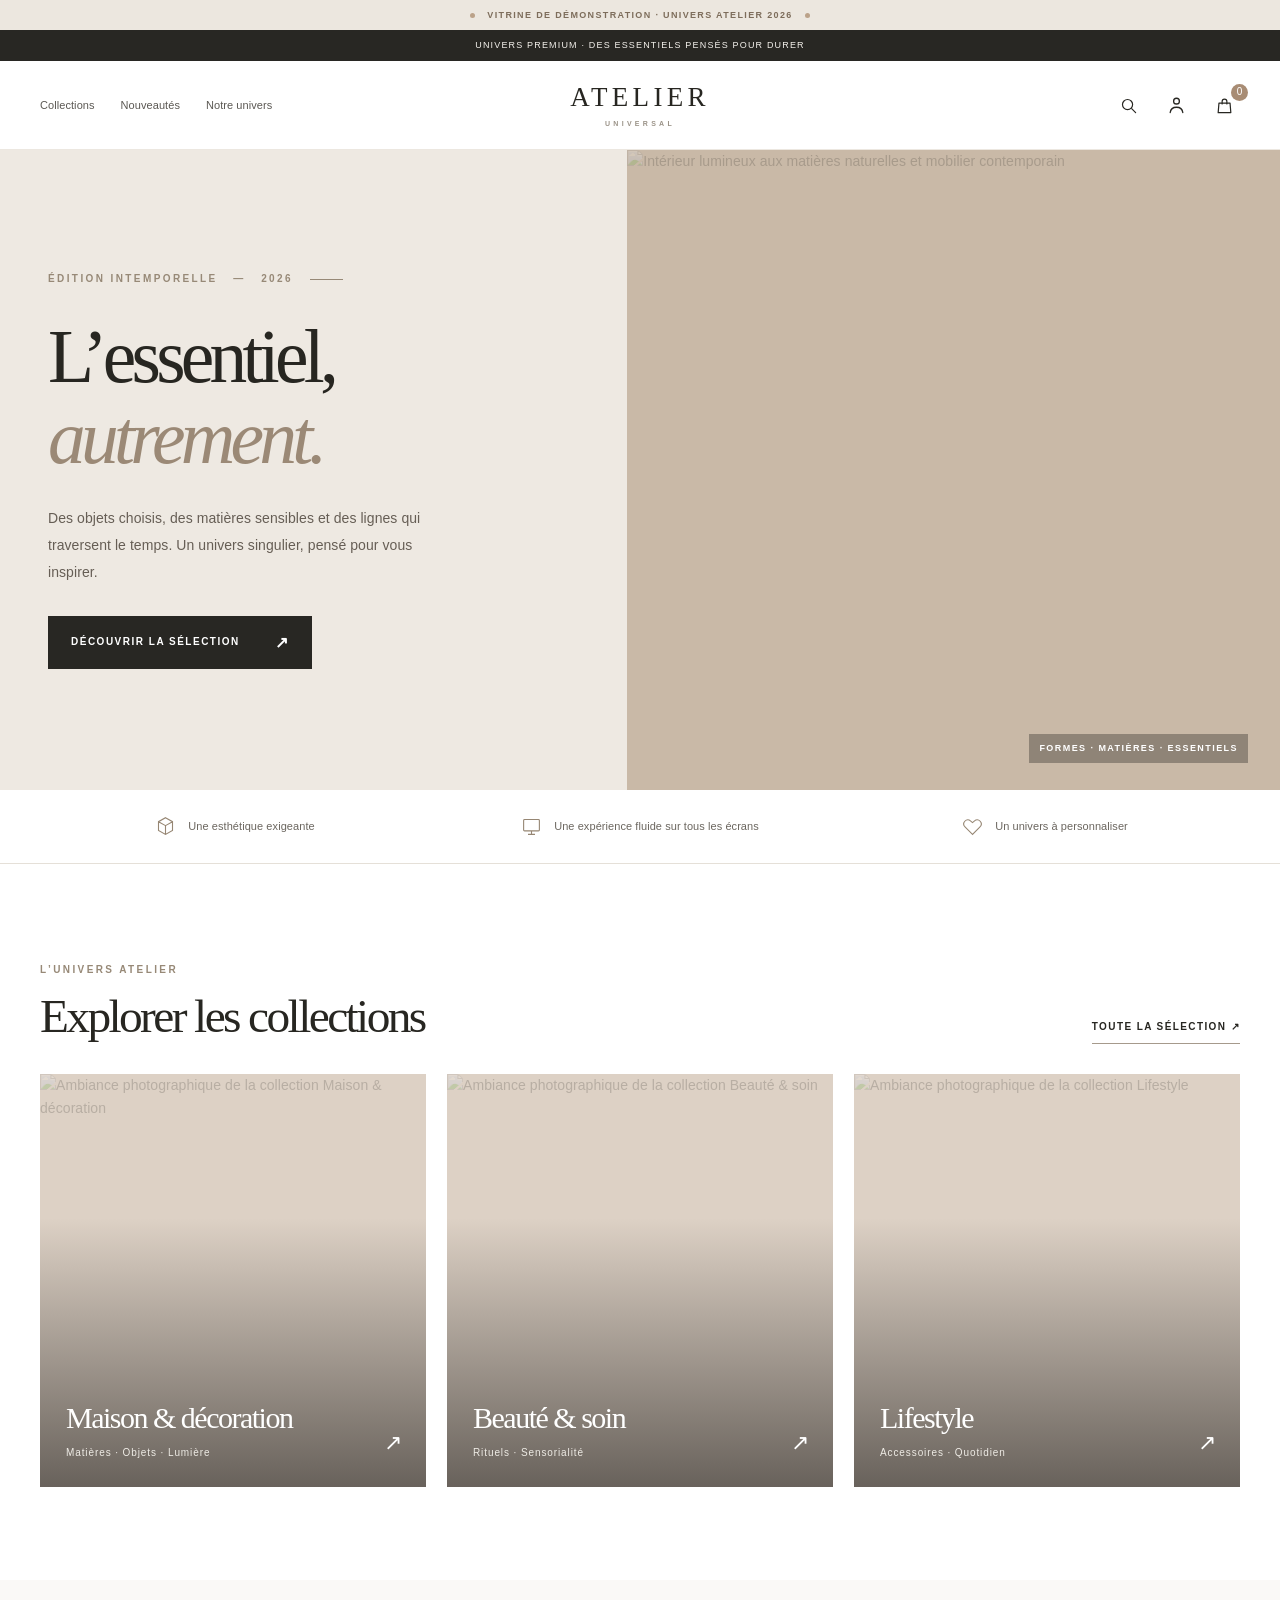
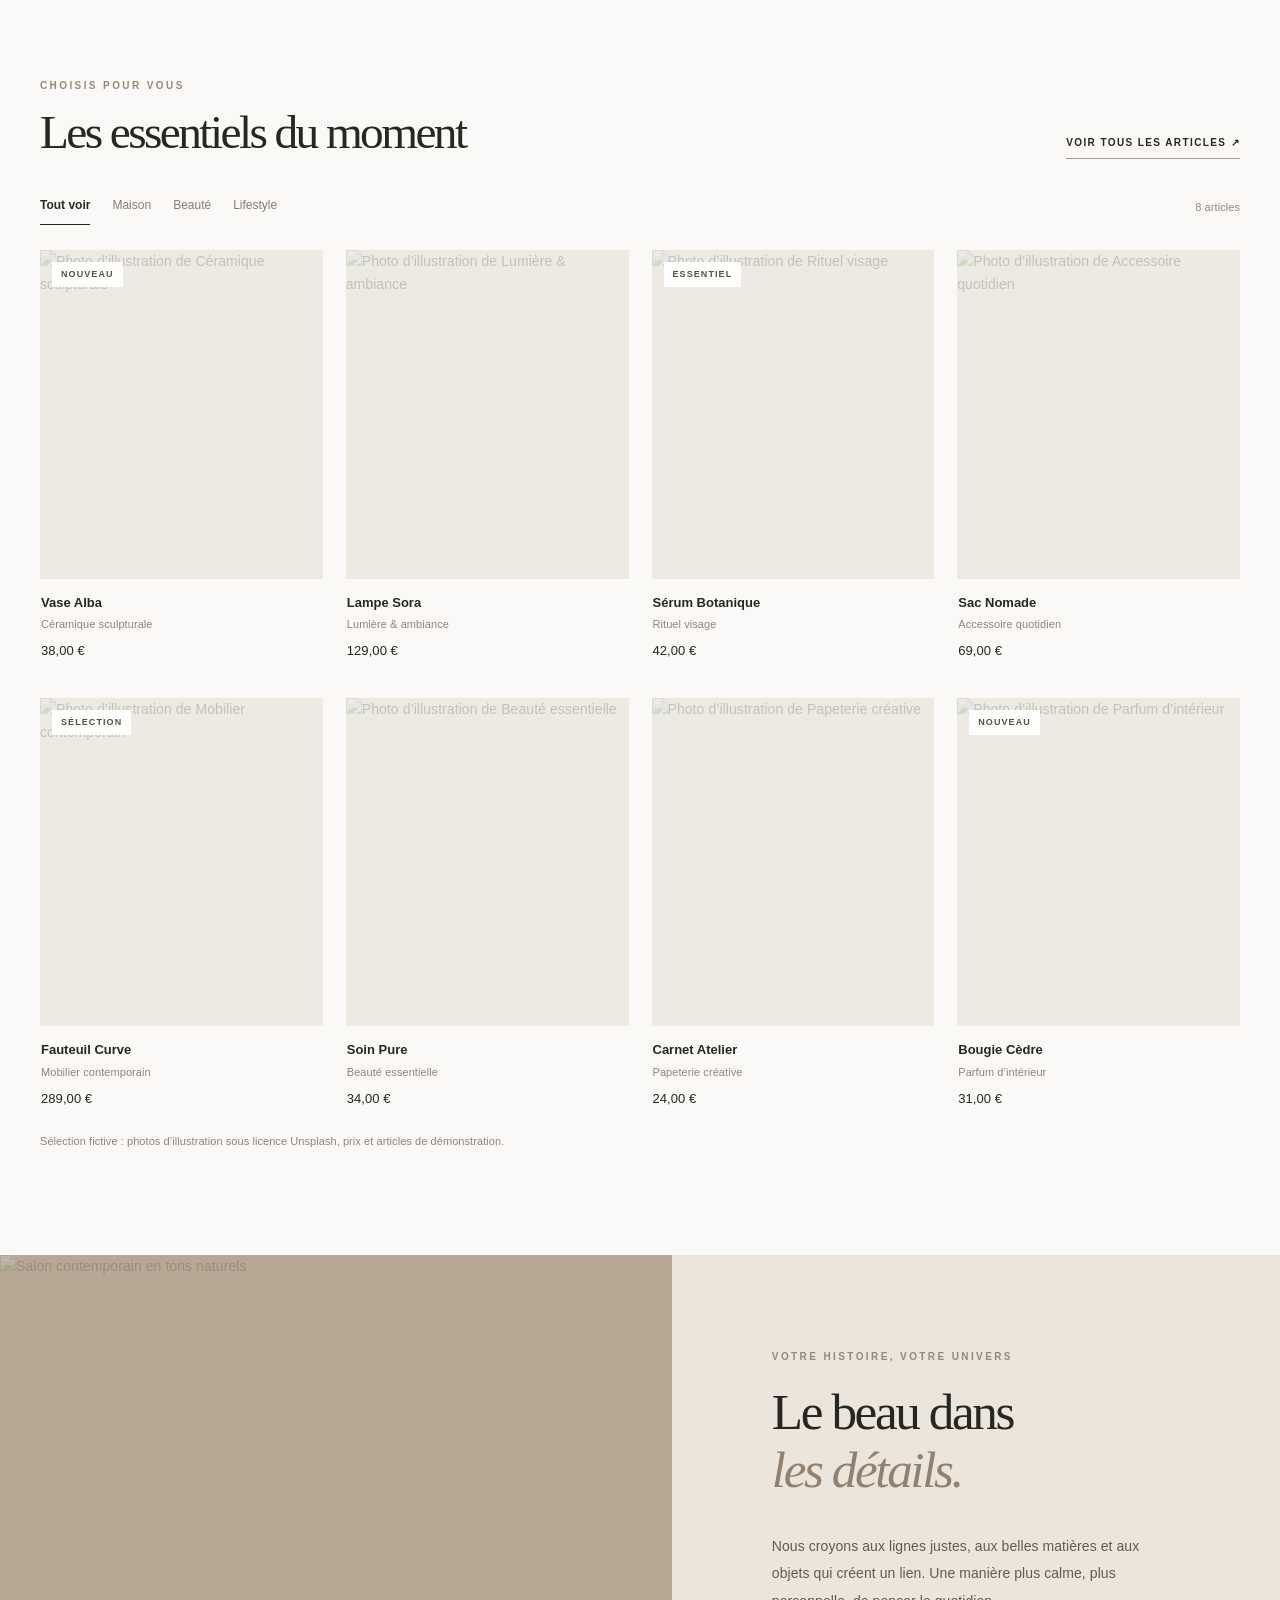
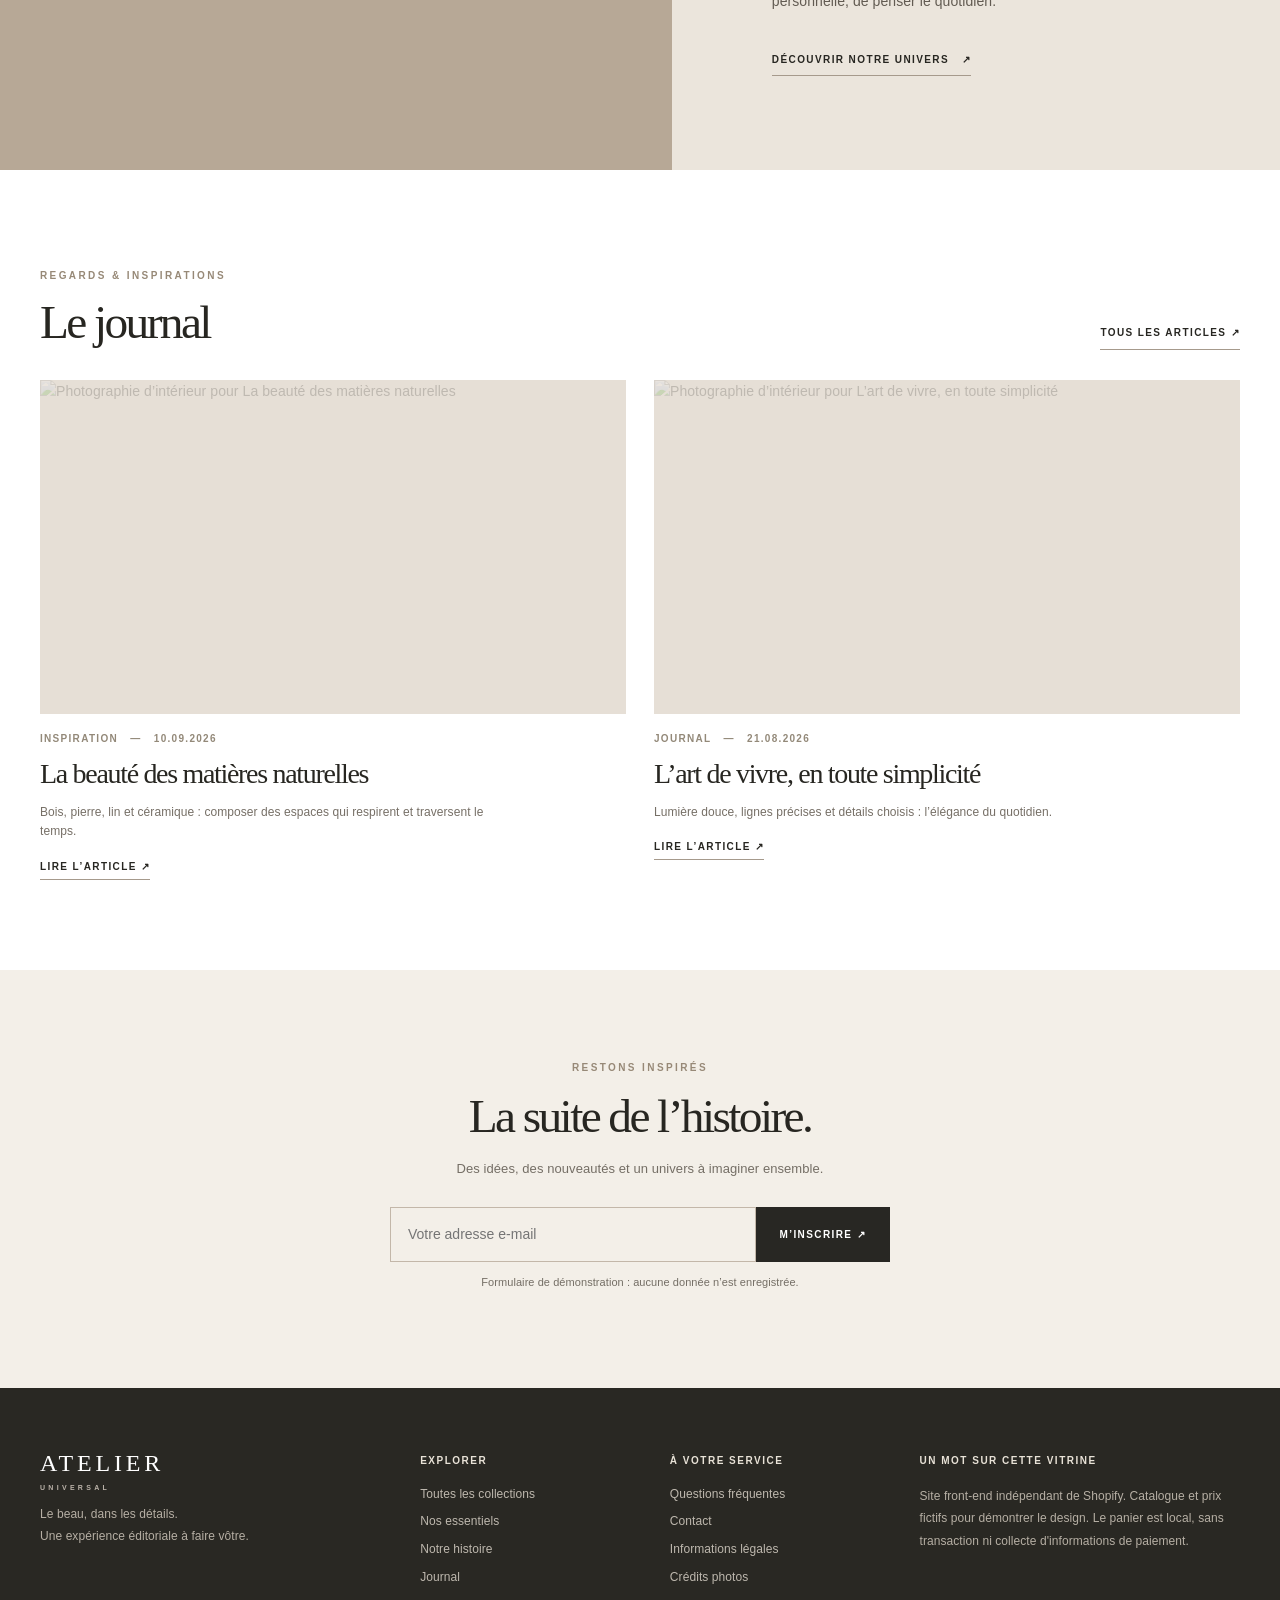
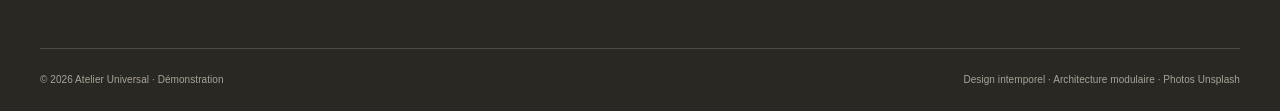
==== index.html @ 0579fb12 "deploy: publish static storefront on gh-pages branch" ====
<!doctype html>
<html lang="fr">
<head>
  <meta charset="utf-8">
  <meta name="viewport" content="width=device-width, initial-scale=1">
  <meta name="theme-color" content="#f7f5f0">
  <meta name="robots" content="noindex, nofollow">
  <meta name="description" content="Atelier Universal, un univers e-commerce éditorial et épuré : décoration, beauté, accessoires et art de vivre.">
  <title>Atelier Universal — L'essentiel, autrement.</title>
  <meta property="og:type" content="website">
  <meta property="og:title" content="Atelier Universal — L'essentiel, autrement.">
  <meta property="og:description" content="Une boutique vitrine à l'esthétique intemporelle.">
  <link rel="preconnect" href="https://images.unsplash.com" crossorigin>
  <link rel="stylesheet" href="./assets/css/main.css">
  <script type="module" src="./assets/js/app.js"></script>
</head>
<body>
  <a class="skip-link" href="#main">Aller au contenu</a>
  <div class="utility-bar"><span class="utility-dot"></span> VITRINE DE DÉMONSTRATION · UNIVERS ATELIER 2026 <span class="utility-dot"></span></div>
  <div class="announcement">UNIVERS PREMIUM · DES ESSENTIELS PENSÉS POUR DURER</div>
  <header class="site-header" id="site-header">
    <div class="header-inner wrap">
      <button class="icon-btn mobile-menu-btn" type="button" aria-controls="mobile-nav" aria-expanded="false" data-menu-toggle aria-label="Ouvrir le menu">
        <svg viewBox="0 0 24 24" fill="none" stroke="currentColor" stroke-width="1.6" aria-hidden="true"><path d="M3 6h18M3 12h18M3 18h18"/></svg>
      </button>
      <nav class="desktop-nav" aria-label="Navigation principale"><a href="./index.html?page=collection">Collections</a><a href="./index.html#selection">Nouveautés</a><a href="./index.html?page=histoire">Notre univers</a></nav>
      <a class="brand" href="./index.html" aria-label="Atelier Universal, accueil"><span>ATELIER</span><small>UNIVERSAL</small></a>
      <div class="header-actions">
        <button class="icon-btn" type="button" data-search-toggle aria-label="Rechercher"><svg viewBox="0 0 24 24" fill="none" stroke="currentColor" stroke-width="1.5" aria-hidden="true"><circle cx="10.8" cy="10.8" r="6.4"/><path d="m16 16 5 5"/></svg></button>
        <a class="icon-btn account-icon" href="./index.html?page=contact" aria-label="Nous contacter"><svg viewBox="0 0 24 24" fill="none" stroke="currentColor" stroke-width="1.5" aria-hidden="true"><circle cx="12" cy="7" r="3.3"/><path d="M4.8 20c.5-4 3-6 7.2-6s6.7 2 7.2 6"/></svg></a>
        <button class="icon-btn cart-trigger" type="button" data-cart-toggle aria-label="Ouvrir le panier de démonstration"><svg viewBox="0 0 24 24" fill="none" stroke="currentColor" stroke-width="1.5" aria-hidden="true"><path d="M5 9h14l1 12H4L5 9ZM9 10V7a3 3 0 0 1 6 0v3"/></svg><span class="cart-number" data-cart-count>0</span></button>
      </div>
    </div>
    <nav class="mobile-nav" id="mobile-nav" aria-label="Menu mobile" hidden><a href="./index.html?page=collection">Collections</a><a href="./index.html#selection">Nouveautés</a><a href="./index.html?page=histoire">Notre univers</a><a href="./index.html?page=faq">Questions fréquentes</a><a href="./index.html?page=contact">Contact</a></nav>
    <div class="search-panel" id="search-panel" hidden><form class="search-form wrap" action="./index.html" method="get" role="search"><input type="hidden" name="page" value="recherche"><label class="sr-only" for="search-field">Rechercher des produits</label><input id="search-field" name="q" type="search" autocomplete="off" placeholder="Que recherchez-vous ?" required><button type="submit">Rechercher <span aria-hidden="true">↗</span></button></form></div>
  </header>
  <main id="main" tabindex="-1"></main>
  <footer class="site-footer">
    <div class="wrap footer-grid">
      <div class="footer-brand"><a class="brand brand-inverse" href="./index.html"><span>ATELIER</span><small>UNIVERSAL</small></a><p>Le beau, dans les détails.<br>Une expérience éditoriale à faire vôtre.</p></div>
      <div><h2>Explorer</h2><a href="./index.html?page=collection">Toutes les collections</a><a href="./index.html#selection">Nos essentiels</a><a href="./index.html?page=histoire">Notre histoire</a><a href="./index.html?page=journal">Journal</a></div>
      <div><h2>À votre service</h2><a href="./index.html?page=faq">Questions fréquentes</a><a href="./index.html?page=contact">Contact</a><a href="./index.html?page=legal">Informations légales</a><a href="./index.html?page=credits">Crédits photos</a></div>
      <div class="footer-note"><h2>Un mot sur cette vitrine</h2><p>Site front-end indépendant de Shopify. Catalogue et prix fictifs pour démontrer le design. Le panier est local, sans transaction ni collecte d'informations de paiement.</p></div>
    </div>
    <div class="footer-bottom wrap"><span>© 2026 Atelier Universal · Démonstration</span><span>Design intemporel · Architecture modulaire · Photos Unsplash</span></div>
  </footer>
  <div class="overlay" data-cart-overlay hidden></div>
  <aside class="cart-drawer" id="cart-drawer" role="dialog" aria-modal="true" aria-hidden="true" aria-labelledby="cart-heading">
    <div class="drawer-head"><div><span class="overline">VOTRE SÉLECTION</span><h2 id="cart-heading">Mon panier <em>démo.</em></h2></div><button type="button" class="drawer-close" data-cart-close aria-label="Fermer le panier">×</button></div>
    <p class="drawer-caption">Aucun achat ni paiement réel possible depuis cette vitrine.</p>
    <div class="drawer-items" id="drawer-items"></div>
    <div class="drawer-foot"><div class="total-line"><span>Sous-total fictif</span><strong id="drawer-total">0,00 €</strong></div><a class="dark-btn full" href="./index.html?page=panier">Voir ma sélection <span>↗</span></a><button type="button" class="subtle-btn full" data-cart-close>Continuer à explorer</button></div>
  </aside>
  <div class="toast" id="toast" role="status" aria-live="polite"></div>
</body>
</html>
---- assets/css/main.css ----
:root{--ink:#272621;--muted:#746f67;--soft:#9b9388;--line:#e5e0d8;--cream:#f7f5f0;--paper:#fff;--sand:#ece6de;--dark:#282723;--gold:#a18b73;--width:1220px}
*,*::before,*::after{box-sizing:border-box}html{scroll-behavior:smooth}body{margin:0;background:var(--paper);color:var(--ink);font:14px/1.65 -apple-system,BlinkMacSystemFont,'Segoe UI',Arial,sans-serif;letter-spacing:.005em}button,input,select,textarea{font:inherit}button{cursor:pointer}a{text-decoration:none;color:inherit}img{display:block;max-width:100%;object-fit:cover}img:not([src]){background:var(--sand)}h1,h2,h3,h4{font-weight:400}h1,h2,h3,.serif{font-family:Georgia,'Times New Roman',serif;letter-spacing:-.047em}button:disabled{opacity:.5;cursor:not-allowed}a:focus-visible,button:focus-visible,input:focus-visible,select:focus-visible,textarea:focus-visible,summary:focus-visible{outline:3px solid #b39a7f;outline-offset:3px}.sr-only{position:absolute!important;width:1px;height:1px;overflow:hidden;clip:rect(0,0,0,0);white-space:nowrap}.skip-link{position:fixed;top:-100px;left:15px;background:#fff;color:#111;z-index:200;padding:12px}.skip-link:focus{top:15px}.wrap{max-width:var(--width);width:calc(100% - 80px);margin-inline:auto}.utility-bar{min-height:30px;display:flex;align-items:center;justify-content:center;gap:12px;background:#ece7df;color:#7d6d5b;letter-spacing:.15em;font-size:9px;font-weight:700;text-align:center}.utility-dot{width:5px;height:5px;flex:none;border-radius:50%;background:#bba289}.announcement{background:var(--dark);color:#f5f2ed;text-align:center;min-height:31px;display:grid;place-items:center;letter-spacing:.13em;font-size:9px}.site-header{position:relative;z-index:50;background:white;border-bottom:1px solid #ece7e0}.header-inner{min-height:88px;display:grid;grid-template-columns:minmax(0,1fr) auto minmax(0,1fr);align-items:center;gap:22px}.desktop-nav{display:flex;gap:26px;align-items:center;white-space:nowrap}.desktop-nav a{font-size:11px;color:#5b5853}.desktop-nav a:hover{text-decoration:underline;text-underline-offset:6px}.brand{display:inline-flex;align-items:center;flex-direction:column;font-family:Georgia,'Times New Roman',serif;line-height:1}.brand>span{font-size:27px;letter-spacing:.16em;font-weight:400}.brand small{font-size:7px;letter-spacing:.47em;font-family:Arial,sans-serif;margin-top:9px;font-weight:600;color:#9b9388}.header-actions{display:flex;align-items:center;justify-content:flex-end;gap:17px}.icon-btn{width:31px;height:34px;background:none;border:0;display:inline-flex;align-items:center;justify-content:center;position:relative;color:var(--ink)}.icon-btn svg{width:21px;height:21px;stroke-linejoin:round;stroke-linecap:round}.cart-number{position:absolute;top:-4px;right:-8px;background:#a88c74;color:white;width:17px;height:17px;font-size:10px;border-radius:50%;display:grid;place-items:center}.mobile-menu-btn{display:none}.mobile-nav{display:flex;flex-direction:column;gap:12px;padding:14px 24px 24px;border-top:1px solid var(--line)}.mobile-nav[hidden],.search-panel[hidden]{display:none!important}.mobile-nav a{padding:7px}.search-panel{border-top:1px solid var(--line);padding:18px 0;box-shadow:0 6px 14px #00000006}.search-form{display:flex;gap:8px}.search-form input{border:1px solid var(--line);padding:14px 18px;flex:1;min-width:0}.search-form button{background:var(--dark);color:#fff;border:0;padding:10px 25px;font-size:10px;font-weight:700;letter-spacing:.12em;text-transform:uppercase}
.eyebrow,.overline{font-size:10px;letter-spacing:.24em;text-transform:uppercase;color:#978977;font-weight:700}.eyebrow{display:flex;align-items:center;gap:17px}.eyebrow::after{content:'';width:33px;height:1px;background:currentColor}.hero{min-height:640px;display:grid;grid-template-columns:49% 51%;background:#eee9e2}.hero-copy{align-self:center;padding:75px 7vw 75px max(48px,calc((100vw - var(--width))/2));position:relative}.hero h1{font-size:clamp(53px,5.9vw,88px);font-weight:400;line-height:1.08;margin:28px 0 26px;letter-spacing:-.063em}.hero h1 em{font-weight:400;color:#9b8976}.hero-desc{font-size:14px;line-height:1.95;color:#665e55;max-width:415px;margin:0 0 30px}.dark-btn{border:1px solid var(--dark);background:var(--dark);color:white;display:inline-flex;gap:35px;justify-content:space-between;align-items:center;padding:17px 22px;min-height:48px;font-size:10px;letter-spacing:.15em;text-transform:uppercase;font-weight:700;transition:background .2s ease,color .2s ease}.dark-btn:hover{background:#4b453e}.dark-btn span{font-size:16px;line-height:1}.dark-btn.full,.subtle-btn.full{width:100%;text-align:center;justify-content:center}.subtle-btn{background:#fff;border:1px solid var(--line);color:var(--ink);padding:14px 20px;text-transform:uppercase;font-size:10px;letter-spacing:.12em}.hero-image{min-height:500px;position:relative;overflow:hidden;background:#c9b9a7}.hero-image img{width:100%;height:100%;position:absolute;inset:0;object-position:center;transition:transform .7s}.hero-image:hover img{transform:scale(1.03)}.hero-caption{position:absolute;bottom:27px;right:32px;color:white;background:#1a191854;padding:7px 10px;letter-spacing:.16em;font-size:9px;font-weight:600}.benefit-strip{display:grid;grid-template-columns:repeat(3,1fr);align-items:center;padding:26px max(45px,calc((100vw - var(--width))/2));gap:25px;border-bottom:1px solid var(--line);background:#fff}.benefit{display:flex;align-items:center;justify-content:center;gap:12px;color:#6b665f;font-size:11px}.benefit svg{width:21px;height:21px;stroke:#968673;fill:none;stroke-width:1.25}.section{padding:93px 0}.section-surface{background:#faf9f7}.section-head{display:flex;justify-content:space-between;align-items:end;gap:25px;margin-bottom:30px}.section-title{font-size:clamp(34px,3.7vw,51px);line-height:1.13;margin:10px 0 0;letter-spacing:-.055em}.tiny-link{font-size:10px;font-weight:650;letter-spacing:.14em;text-transform:uppercase;border-bottom:1px solid #a69a8c;white-space:nowrap;padding-bottom:7px}.tiny-link:hover{border-bottom-color:var(--ink)}.category-grid{display:grid;grid-template-columns:repeat(3,minmax(0,1fr));gap:21px}.category-card{display:block;aspect-ratio:1/1.07;overflow:hidden;position:relative;background:#ddd1c5}.category-card img{position:absolute;inset:0;width:100%;height:100%;transition:transform .6s}.category-card:hover img{transform:scale(1.045)}.category-card::after{content:'';position:absolute;inset:35% 0 0;background:linear-gradient(transparent,#1e1b189c)}.category-caption{position:absolute;bottom:25px;left:26px;right:24px;color:white;z-index:1;display:flex;justify-content:space-between;align-items:end;gap:10px}.category-caption strong{font:400 30px/1.08 Georgia,serif;letter-spacing:-.05em}.category-caption small{display:block;font-size:10px;letter-spacing:.09em;margin-top:10px;color:#eeebe5}.category-arrow{font-size:22px}.product-toolbar{display:flex;align-items:center;justify-content:space-between;gap:15px;margin:28px 0 25px}.filter-tabs{display:flex;gap:22px;flex-wrap:wrap;align-items:center}.filter-button{background:none;border:0;border-bottom:1px solid transparent;padding:7px 0 8px;font-size:12px;color:#837d76}.filter-button[aria-pressed=true]{border-color:#292721;color:#2b2925;font-weight:700}.small-count{font-size:11px;color:#908980}.product-grid{display:grid;grid-template-columns:repeat(4,minmax(0,1fr));gap:23px}.product-card{min-width:0}.product-image{display:block;aspect-ratio:4/4.65;position:relative;overflow:hidden;background:#ede9e3}.product-image img{width:100%;height:100%;transition:transform .5s}.product-image:hover img{transform:scale(1.05)}.product-badge{position:absolute;top:12px;left:12px;background:#fffffff0;color:#5b5046;padding:5px 9px;letter-spacing:.12em;font-size:9px;font-weight:700}.quick-add{position:absolute;bottom:13px;left:13px;right:13px;background:#fffffff2;border:1px solid #eee7df;min-height:41px;text-transform:uppercase;font-size:9px;letter-spacing:.13em;font-weight:750;opacity:0;transform:translateY(7px);transition:opacity .2s,transform .2s}.product-image:hover .quick-add,.product-image:focus-within .quick-add,.quick-add:focus-visible{opacity:1;transform:none}.product-body{padding:13px 1px}.product-body h3{font-family:Arial,sans-serif;font-weight:650;font-size:13px;letter-spacing:0;margin:0 0 2px}.product-body h3 a:hover{text-decoration:underline}.product-sub{font-size:11px;color:#8c857c;margin:0 0 7px}.price{font-size:13px;font-weight:500}.empty-message{padding:35px 0;color:var(--muted)}.demo-note{font-size:11px;color:#8c857b;line-height:1.6}.story-split{display:grid;grid-template-columns:1.05fr .95fr;min-height:515px;background:#ebe5dc}.story-photo{height:100%;min-height:470px;position:relative;background:#b7a896}.story-photo img{width:100%;height:100%;position:absolute;inset:0}.story-copy{display:flex;flex-direction:column;justify-content:center;padding:70px clamp(35px,7.8vw,130px)}.story-copy h2{font-size:clamp(42px,4vw,65px);line-height:1.13;margin:18px 0 20px}.story-copy h2 em{color:#92816f}.story-copy p{max-width:390px;line-height:1.95;color:#625b52}.story-copy .tiny-link{align-self:flex-start;margin-top:23px}.journal-grid{display:grid;grid-template-columns:repeat(2,minmax(0,1fr));gap:28px}.journal-img{display:block;overflow:hidden;aspect-ratio:1.75;background:#e6dfd6}.journal-img img{width:100%;height:100%;transition:transform .3s}.journal-img:hover img{transform:scale(1.04)}.journal-meta{margin:17px 0 9px;font-size:10px;letter-spacing:.13em;color:#938979;font-weight:700}.journal-title{font:400 28px/1.2 Georgia,serif;margin:0 0 11px}.journal-excerpt{color:#766f66;max-width:475px;font-size:12px}.newsletter-band{background:#f3efe8;text-align:center;padding:85px 24px}.newsletter-band .section-title{margin:12px 0 14px}.newsletter-band p{color:#746e65;font-size:13px}.newsletter-form{display:flex;align-items:stretch;max-width:500px;margin:28px auto 0}.newsletter-form input{flex:1;min-width:0;background:transparent;border:1px solid #c3b7a9;padding:15px 17px}.newsletter-form button{border:0;background:var(--dark);color:white;text-transform:uppercase;letter-spacing:.14em;font-size:10px;padding:0 24px;font-weight:700}.newsletter-status{min-height:17px;font-size:11px!important}.site-footer{background:#292823;color:#eeeae1;padding-top:63px}.footer-grid{display:grid;grid-template-columns:1.45fr .9fr .9fr 1.35fr;gap:36px}.site-footer h2{font:700 10px Arial,sans-serif;letter-spacing:.15em;text-transform:uppercase;color:#e8e2d7;margin:4px 0 19px}.site-footer a:not(.brand){display:block;margin:8px 0;font-size:12px;color:#beb8ae}.site-footer a:not(.brand):hover{text-decoration:underline}.site-footer p{font-size:12px;color:#b6afa4;line-height:1.9}.brand-inverse{align-items:flex-start}.brand-inverse>span{color:white;font-size:24px}.brand-inverse small{color:#bbb3a9}.footer-bottom{display:flex;justify-content:space-between;gap:15px;border-top:1px solid #4d4a45;padding:23px 0;margin-top:52px;color:#aaa397;font-size:10px}.overlay{position:fixed;inset:0;background:#0e0d0bb0;z-index:89}.overlay[hidden]{display:none}.cart-drawer{position:fixed;z-index:90;inset:0 0 0 auto;width:min(100%,450px);background:white;padding:32px;transform:translateX(105%);visibility:hidden;transition:transform .27s,visibility .27s;display:flex;flex-direction:column;box-shadow:-20px 0 50px #0002}.cart-drawer.open{transform:translateX(0);visibility:visible}.drawer-head{display:flex;justify-content:space-between;align-items:flex-start;border-bottom:1px solid var(--line);padding-bottom:18px}.drawer-head h2{font:400 31px Georgia,serif;letter-spacing:-.05em;margin:7px 0 0}.drawer-head h2 em{color:#9e8c79}.drawer-close{background:none;border:0;font-size:28px;line-height:1;padding:6px}.drawer-caption{font-size:11px;color:#887d71}.drawer-items{flex:1;overflow-y:auto;min-height:0;padding-top:12px}.drawer-item{display:grid;grid-template-columns:87px 1fr;gap:15px;padding:14px 0;border-bottom:1px solid var(--line)}.drawer-item img{width:87px;height:110px;object-fit:cover;background:var(--sand)}.drawer-item h3{font:600 13px Arial,sans-serif;margin:0}.drawer-item small{color:#83786f;font-size:11px}.drawer-item .qty-row{display:flex;align-items:center;gap:12px;margin-top:8px}.qty-row button{border:1px solid var(--line);background:white;min-width:27px;min-height:27px}.qty-row .remove{border:0;color:#8c7868;text-decoration:underline;font-size:10px;margin-left:auto}.drawer-foot{border-top:1px solid var(--line);padding-top:20px;display:grid;gap:11px}.total-line{display:flex;justify-content:space-between;font-size:14px;padding-bottom:7px}.toast{position:fixed;bottom:24px;left:50%;transform:translate(-50%,35px);opacity:0;pointer-events:none;background:#2a2924;color:#fff;padding:13px 21px;z-index:100;font-size:12px;transition:opacity .2s,transform .2s;box-shadow:0 10px 40px #0002}.toast.show{opacity:1;transform:translate(-50%,0)}
.page-hero{background:#f4f1eb;padding:63px 0 70px;text-align:center}.page-hero h1{font-size:clamp(45px,5vw,70px);line-height:1.1;margin:13px 0 13px}.page-hero p{color:#716a61;max-width:560px;margin:0 auto}.breadcrumbs{padding:27px 0 0;color:#867d72;font-size:11px}.breadcrumbs a{text-decoration:underline;text-underline-offset:4px}.collection-controls{display:flex;justify-content:space-between;gap:20px;align-items:center;flex-wrap:wrap;margin-bottom:27px}.sort-control{display:flex;align-items:center;gap:8px;color:#645e57}.sort-control select{border:1px solid var(--line);padding:10px 12px;background:white;color:var(--ink)}.detail{display:grid;grid-template-columns:1.05fr .95fr;gap:65px;padding-top:42px}.detail-gallery{display:grid;grid-template-columns:1fr 1fr;gap:15px}.detail-main-photo{grid-column:1/-1;aspect-ratio:4/4.4;overflow:hidden;background:var(--sand)}.detail-gallery img{width:100%;height:100%;object-fit:cover}.detail-thumb{aspect-ratio:4/3;overflow:hidden;background:var(--sand)}.detail-copy{padding:8px 0}.detail-copy h1{font-size:clamp(44px,4.7vw,67px);margin:14px 0 14px}.detail-price{font-size:19px;margin-bottom:23px}.detail-copy p{color:#70685e;line-height:1.95;max-width:455px}.detail-copy hr{border:0;border-top:1px solid var(--line);margin:28px 0}.detail-copy label{display:block;font-size:11px;letter-spacing:.12em;text-transform:uppercase;font-weight:700;margin:24px 0 9px}.option-row{display:flex;flex-wrap:wrap;gap:8px}.option-btn{padding:12px 18px;border:1px solid #d8d0c7;background:#fff;color:#645b50}.option-btn.selected{border-color:#24231f;background:#f3f0eb;color:#26241f}.detail-quantity{width:95px;border:1px solid var(--line);padding:13px}.detail-cta{margin-top:20px;min-width:min(100%,440px)}.detail-meta{padding:20px 0;border-top:1px solid var(--line);margin-top:28px;color:#82786f}.detail-meta summary{cursor:pointer;font-weight:600}.editorial-layout{display:grid;grid-template-columns:1fr 1fr;gap:60px;align-items:center}.editorial-layout img{width:100%;height:auto;aspect-ratio:4/4.5}.editorial-layout h2{font-size:clamp(35px,4.4vw,60px)}.editorial-layout p{color:#70695f;line-height:2}.article{max-width:760px;margin:0 auto;padding:65px 0 100px}.article h1{font-size:clamp(42px,5vw,68px)}.article h2{font-size:30px}.article p{font-size:15px;color:#655e56;line-height:2}.article img{width:100%;aspect-ratio:1.7;margin:35px 0}.faq-list{max-width:850px;margin:auto}.faq-list details{border-bottom:1px solid var(--line);padding:21px 0}.faq-list summary{font:400 20px Georgia,serif;cursor:pointer;display:flex;align-items:center;justify-content:space-between;gap:20px}.faq-list summary::after{content:'+';font:400 22px Arial,sans-serif}.faq-list details[open] summary::after{content:'−'}.faq-list p{max-width:700px;color:#70665c}.contact-box{display:grid;grid-template-columns:.8fr 1.2fr;gap:80px;max-width:1040px;margin:auto}.contact-box h2{font-size:39px}.contact-box p{color:#716a62}.field{display:grid;gap:6px;margin-bottom:18px}.field label{font-size:11px;letter-spacing:.09em;text-transform:uppercase;font-weight:700}.field input,.field textarea{width:100%;padding:13px 15px;border:1px solid #cfc6bc;background:#fff}.legal-note{background:#f4f1eb;border-left:3px solid #ad9279;padding:15px 21px;color:#6e6256}.cart-page{max-width:860px;margin:auto}.cart-page-item{display:grid;grid-template-columns:100px 1fr auto;gap:20px;padding:20px 0;border-bottom:1px solid var(--line)}.cart-page-item img{width:100px;height:125px}.cart-page-item h3{font-family:Arial,sans-serif;font-size:15px}.cart-page-total{display:flex;justify-content:space-between;font-size:20px;margin:30px 0}.credit-list{list-style:none;padding:0;display:grid;grid-template-columns:repeat(2,minmax(0,1fr));gap:13px}.credit-list li{padding:14px;border:1px solid var(--line)}.credit-list a{text-decoration:underline}.pill{display:inline-block;border:1px solid var(--line);font-size:11px;padding:7px 11px;color:#73685e}
@media(max-width:1100px){.wrap{width:calc(100% - 48px)}.hero-copy{padding-left:7vw}.section{padding:72px 0}.desktop-nav{gap:14px}.category-caption strong{font-size:25px}.product-grid{gap:15px}.footer-grid{gap:25px}}
@media(max-width:760px){.wrap{width:calc(100% - 36px)}.utility-bar{font-size:8px;letter-spacing:.08em;padding:4px 7px}.announcement{font-size:8px;padding:5px;min-height:30px}.header-inner{min-height:75px;grid-template-columns:1fr auto 1fr;gap:8px}.desktop-nav{display:none}.mobile-menu-btn{display:inline-flex}.brand>span{font-size:24px}.brand small{font-size:7px;margin-top:7px}.header-actions{gap:10px}.account-icon{display:none}.hero{grid-template-columns:1fr;min-height:0}.hero-copy{padding:64px 28px 57px}.hero h1{font-size:clamp(52px,12vw,78px);margin:23px 0}.hero-desc{max-width:500px}.hero-image{min-height:440px;aspect-ratio:4/3}.benefit-strip{grid-template-columns:1fr 1fr;gap:12px;padding:22px 18px}.benefit:nth-child(3){grid-column:1/-1}.benefit{font-size:9px;gap:7px}.benefit svg{width:18px;height:18px}.section{padding:63px 0}.section-head{gap:12px}.section-title{font-size:38px}.category-grid{grid-template-columns:1fr 1fr;gap:12px}.category-card{aspect-ratio:1/1.25}.category-card:last-child{grid-column:1/-1;aspect-ratio:2/1.05}.category-caption{bottom:17px;left:17px;right:15px}.category-caption strong{font-size:25px}.category-caption small{font-size:9px}.product-grid{grid-template-columns:repeat(2,minmax(0,1fr));gap:14px}.product-toolbar{align-items:start;flex-direction:column;gap:4px}.filter-tabs{gap:16px}.quick-add{opacity:1;transform:none;min-height:36px;font-size:8px;bottom:8px;left:8px;right:8px}.story-split{grid-template-columns:1fr}.story-photo{min-height:350px;aspect-ratio:4/3}.story-copy{padding:55px 30px 60px}.journal-grid{grid-template-columns:1fr;gap:42px}.footer-grid{grid-template-columns:1fr 1fr;gap:35px}.footer-brand,.footer-note{grid-column:1/-1}.footer-bottom{flex-wrap:wrap;margin-top:35px}.detail,.editorial-layout,.contact-box{grid-template-columns:1fr;gap:27px}.detail{padding-top:30px}.detail-copy h1{font-size:50px}.detail-gallery{gap:8px}.contact-box{gap:8px}.credit-list{grid-template-columns:1fr}.page-hero{padding:46px 0 52px}.page-hero h1{font-size:47px}}
@media(max-width:430px){.category-caption strong{font-size:21px}.hero-image{min-height:360px}.section-head{align-items:start}.section-head .tiny-link{font-size:8px}.benefit-strip{grid-template-columns:1fr}.benefit:nth-child(3){grid-column:auto}.product-body h3{font-size:12px}.journal-title{font-size:24px}.cart-page-item{grid-template-columns:70px 1fr auto;gap:10px}.cart-page-item img{width:70px;height:95px}.footer-grid{grid-template-columns:1fr 1fr}}
@media(prefers-reduced-motion:reduce){*,*::before,*::after{scroll-behavior:auto!important;transition-duration:.01ms!important;animation-duration:.01ms!important}}
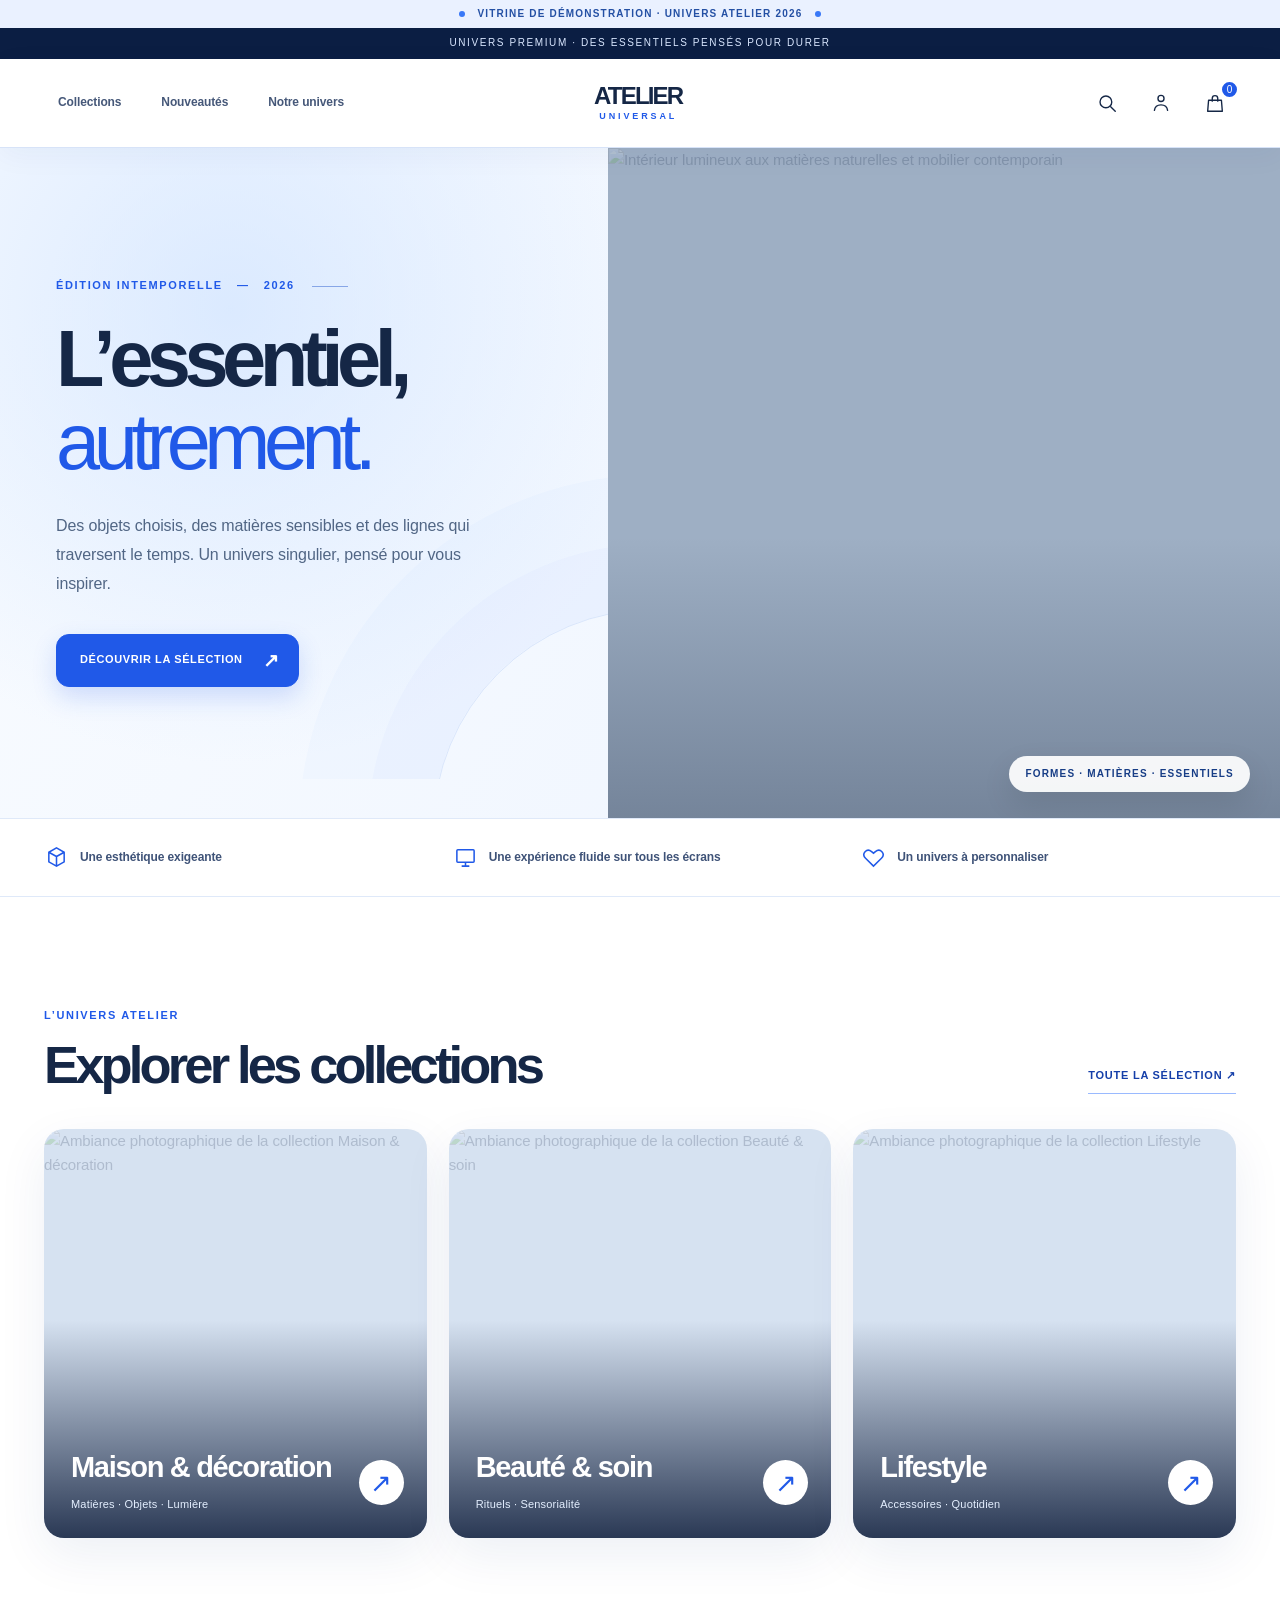
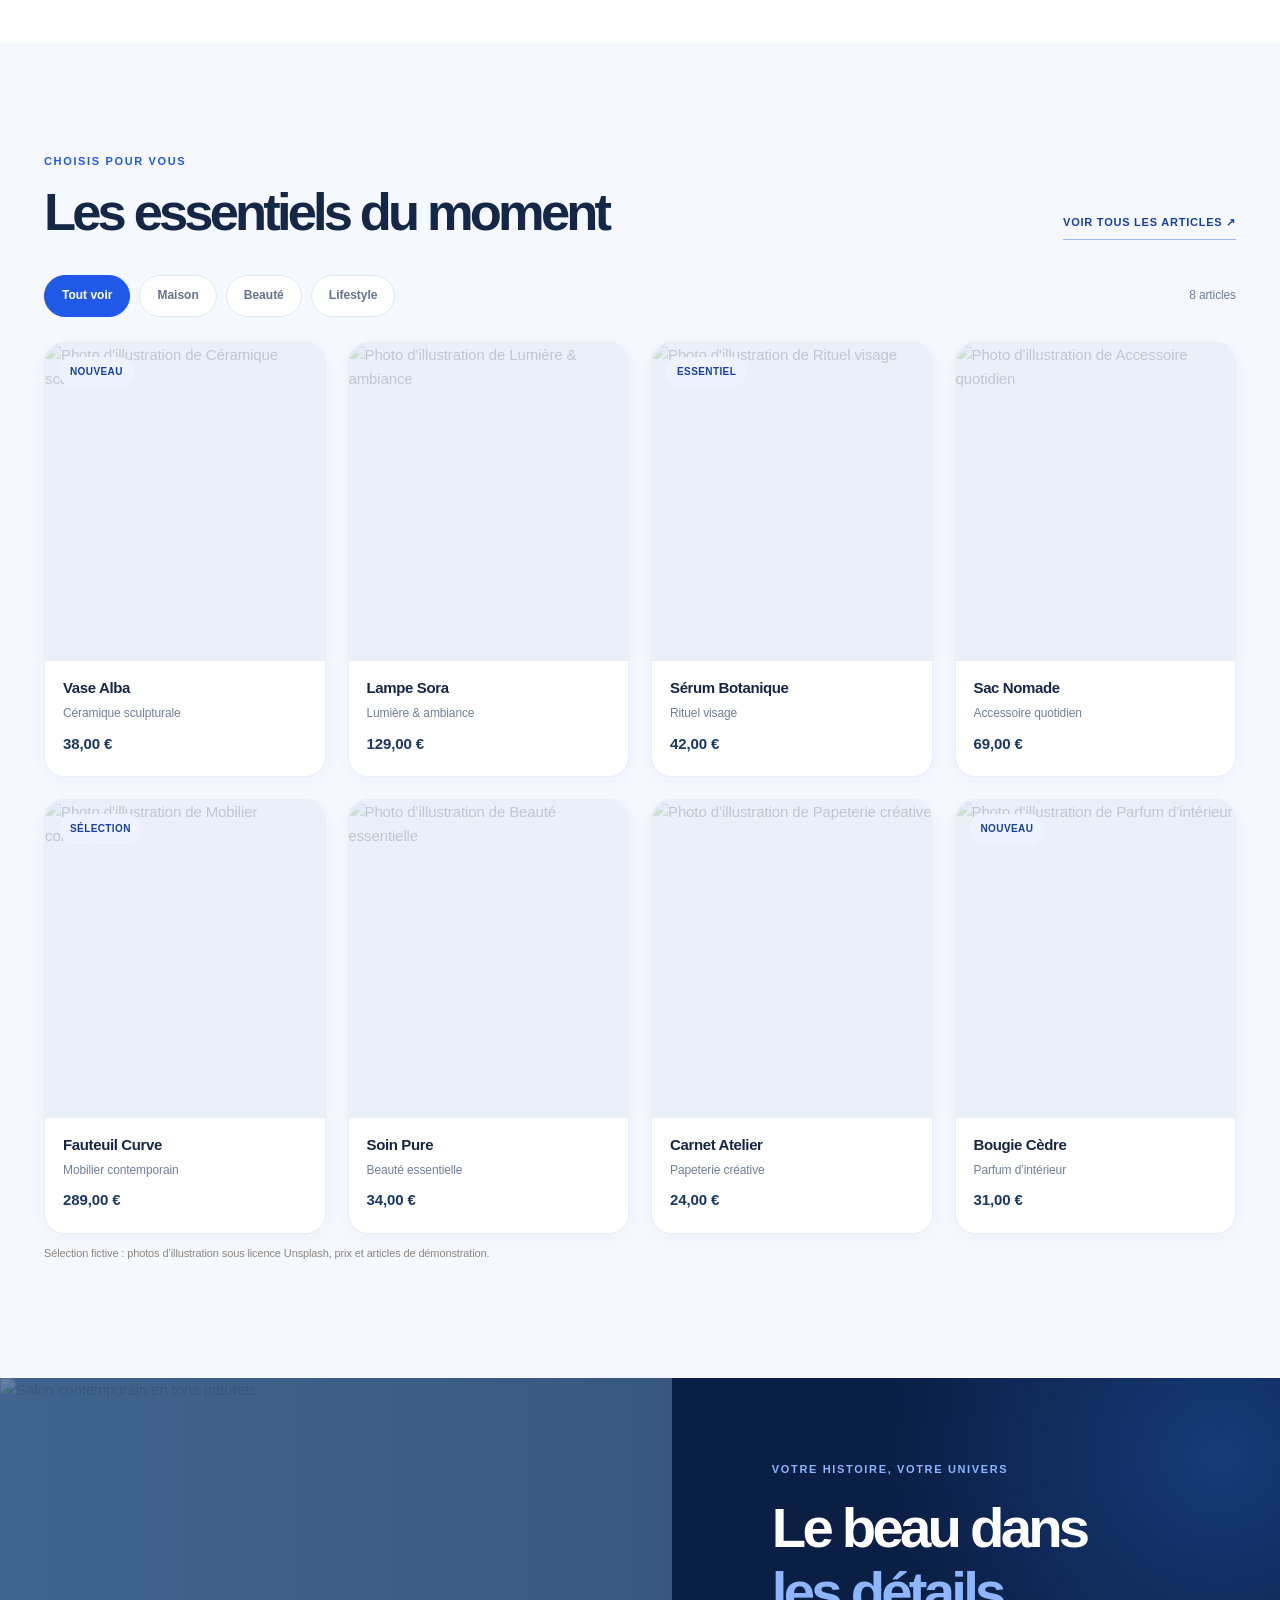
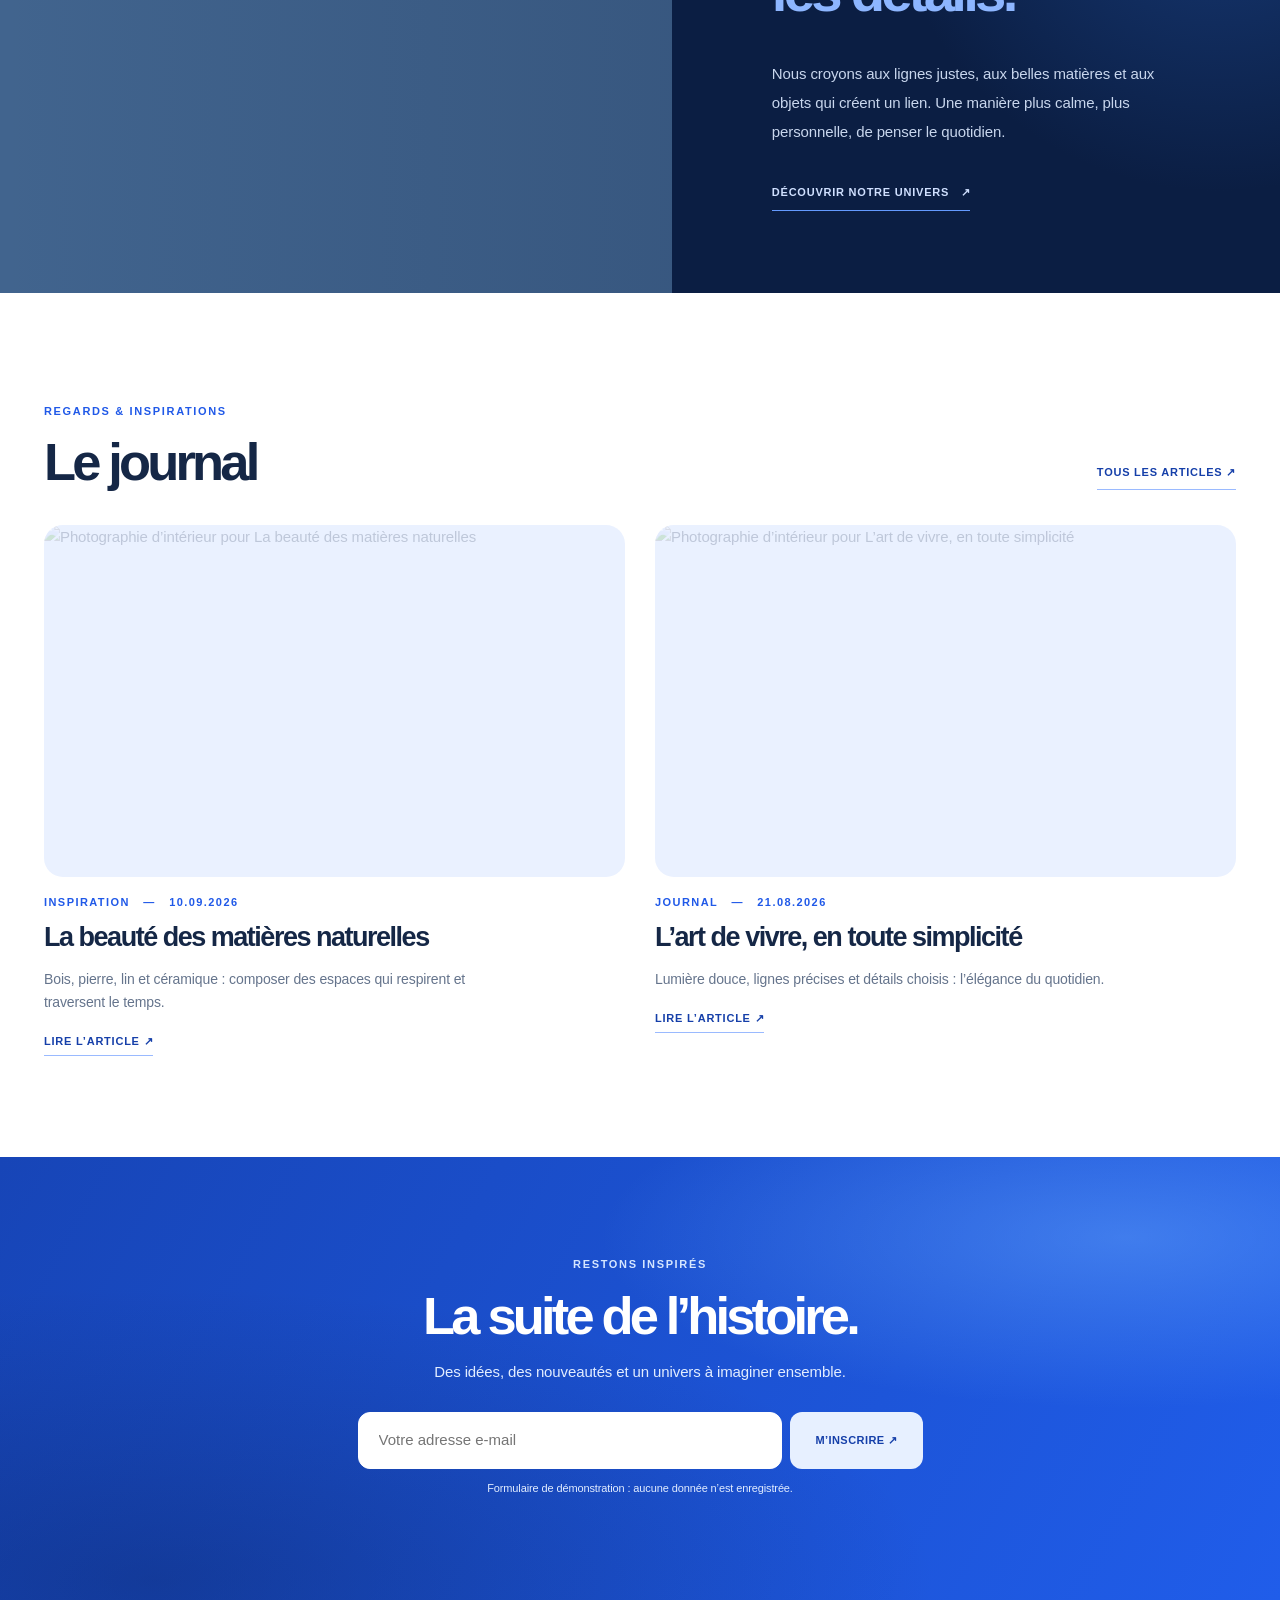
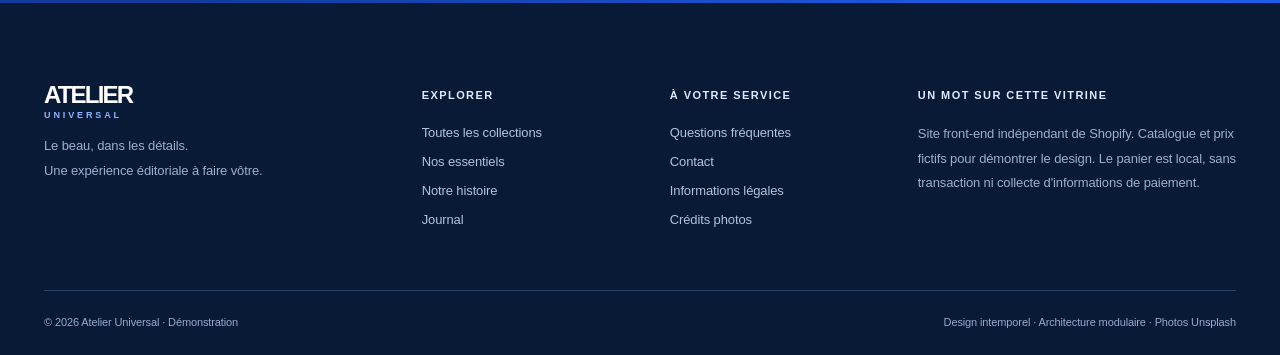
==== commit 5267b659: "style(pages): publish blue editorial redesign" ====
--- a/index.html
+++ b/index.html
@@ -3,7 +3,7 @@
 <head>
   <meta charset="utf-8">
   <meta name="viewport" content="width=device-width, initial-scale=1">
-  <meta name="theme-color" content="#f7f5f0">
+  <meta name="theme-color" content="#0b1e43">
   <meta name="robots" content="noindex, nofollow">
   <meta name="description" content="Atelier Universal, un univers e-commerce éditorial et épuré : décoration, beauté, accessoires et art de vivre.">
   <title>Atelier Universal — L'essentiel, autrement.</title>
@@ -11,7 +11,9 @@
   <meta property="og:title" content="Atelier Universal — L'essentiel, autrement.">
   <meta property="og:description" content="Une boutique vitrine à l'esthétique intemporelle.">
   <link rel="preconnect" href="https://images.unsplash.com" crossorigin>
+  <link rel="icon" href="./favicon.svg" type="image/svg+xml">
   <link rel="stylesheet" href="./assets/css/main.css">
+  <link rel="stylesheet" href="./assets/css/modern.css?v=2">
   <script type="module" src="./assets/js/app.js"></script>
 </head>
 <body>
--- a/assets/css/modern.css
+++ b/assets/css/modern.css
@@ -0,0 +1,367 @@
+/* Atelier Universal — modern blue design layer, October 2026.
+   The underlying OS 2.0 theme and the original layout stylesheet remain untouched. */
+:root {
+  --ink: #152746;
+  --muted: #61718c;
+  --soft: #7790b4;
+  --line: #dce5f3;
+  --cream: #f5f8ff;
+  --paper: #ffffff;
+  --sand: #eaf1ff;
+  --dark: #0b1e43;
+  --gold: #245bdb;
+  --width: 1320px;
+  --blue: #2059e8;
+  --blue-dark: #153fa9;
+  --blue-light: #eaf1ff;
+  --blue-border: #cfdefb;
+  --shadow: 0 17px 50px rgba(17, 55, 121, .075);
+}
+html { scroll-padding-top: 90px; }
+body {
+  background: #ffffff;
+  color: var(--ink);
+  font: 15px/1.62 Inter, ui-sans-serif, -apple-system, BlinkMacSystemFont, "Segoe UI", sans-serif;
+  -webkit-font-smoothing: antialiased;
+  letter-spacing: -.008em;
+}
+h1, h2, h3, h4, .serif { font-family: inherit; font-weight: 750; letter-spacing: -.052em; }
+a, button, input, select, textarea { -webkit-tap-highlight-color: transparent; }
+a:focus-visible, button:focus-visible, input:focus-visible, select:focus-visible, textarea:focus-visible, summary:focus-visible {
+  outline: 3px solid var(--blue); outline-offset: 4px;
+}
+.wrap { width: min(calc(100% - 88px), var(--width)); }
+.utility-bar {
+  min-height: 28px; background: #eaf1ff; color: #2450a4;
+  font-size: 10px; font-weight: 750; letter-spacing: .12em;
+}
+.utility-dot { background: #3978f7; width: 6px; height: 6px; }
+.announcement {
+  background: var(--dark); color: #dae7ff; font-size: 10px;
+  letter-spacing: .16em; min-height: 31px;
+}
+.site-header {
+  position: sticky; top: 0; z-index: 50;
+  border-bottom: 1px solid rgba(199, 216, 246, .7);
+  background: rgba(255, 255, 255, .94);
+  backdrop-filter: blur(22px);
+  -webkit-backdrop-filter: blur(22px);
+  box-shadow: 0 7px 28px rgba(22, 55, 113, .045);
+}
+.header-inner { min-height: 88px; }
+.desktop-nav { gap: 12px; }
+.desktop-nav a {
+  padding: 11px 14px; border-radius: 11px; color: #465879;
+  font-size: 12px; font-weight: 650; transition: background .18s, color .18s;
+}
+.desktop-nav a:hover { color: var(--blue-dark); background: var(--blue-light); text-decoration: none; }
+.brand { font-family: inherit; gap: 3px; }
+.brand > span { color: var(--ink); font-size: 24px; font-weight: 850; letter-spacing: -.075em; }
+.brand small { color: var(--blue); font-size: 9px; line-height: 1.3; font-weight: 800; font-family: inherit; letter-spacing: .32em; margin-top: 0; }
+.header-actions { gap: 11px; }
+.icon-btn {
+  border: 1px solid transparent; width: 43px; height: 43px;
+  border-radius: 14px; transition: background .18s, color .18s, border-color .18s;
+}
+.icon-btn:hover { color: var(--blue); background: var(--blue-light); border-color: var(--blue-border); }
+.icon-btn svg { width: 22px; height: 22px; }
+.cart-number {
+  top: -3px; right: -4px; width: 19px; height: 19px;
+  background: var(--blue); border: 2px solid white; font-size: 10px;
+}
+.mobile-nav { background: #fff; border-color: var(--line); box-shadow: var(--shadow); }
+.mobile-nav a { border-radius: 10px; font-weight: 650; }
+.mobile-nav a:hover { background: var(--blue-light); color: var(--blue-dark); }
+.search-panel { border-color: var(--line); }
+.search-form input {
+  background: #f7f9fe; border: 1px solid var(--blue-border);
+  border-radius: 12px; color: var(--ink);
+}
+.search-form button {
+  background: var(--blue); border-radius: 12px;
+  font-size: 11px; letter-spacing: .045em; font-weight: 750;
+}
+.eyebrow, .overline {
+  color: var(--blue); font-size: 11px; letter-spacing: .15em; font-weight: 800;
+}
+.eyebrow::after { width: 36px; background: #87a6e7; }
+.hero {
+  grid-template-columns: minmax(0, .95fr) minmax(0, 1.05fr);
+  min-height: 670px;
+  background: radial-gradient(circle at 18% 24%, rgba(204, 225, 255, .65), transparent 39%),
+              linear-gradient(120deg, #f8fbff 7%, #edf4ff 100%);
+}
+.hero-copy {
+  isolation: isolate; padding: 90px 5.5vw 92px max(56px, calc((100vw - var(--width))/2));
+  overflow: hidden;
+}
+.hero-copy::before {
+  content: ''; pointer-events: none; position: absolute;
+  width: 440px; height: 440px; border: 1px solid rgba(38, 98, 220, .12);
+  border-radius: 50%; right: -265px; bottom: -270px; z-index: -1;
+  box-shadow: 0 0 0 65px rgba(64, 127, 243, .026), 0 0 0 134px rgba(64, 127, 243, .023);
+}
+.hero h1 {
+  font-weight: 830; font-size: clamp(58px, 6.2vw, 100px);
+  line-height: 1.04; letter-spacing: -.082em;
+  margin: 23px 0 28px;
+}
+.hero h1 em { font-style: normal; color: var(--blue); }
+.hero-desc { color: #516685; font-size: 16px; line-height: 1.82; max-width: 420px; margin-bottom: 35px; }
+.dark-btn {
+  background: var(--blue); border: 1px solid var(--blue);
+  color: #fff; border-radius: 13px; min-height: 52px;
+  padding: 16px 19px 16px 23px; font-size: 11px;
+  letter-spacing: .055em; font-weight: 800; gap: 20px;
+  box-shadow: 0 10px 24px rgba(32, 89, 232, .18);
+  transition: background .2s, transform .2s, box-shadow .2s;
+}
+.dark-btn:hover {
+  background: var(--blue-dark); border-color: var(--blue-dark);
+  transform: translateY(-2px); box-shadow: 0 17px 32px rgba(32, 89, 232, .23);
+}
+.dark-btn span { font-size: 19px; line-height: 1; }
+.subtle-btn { border-radius: 12px; font-weight: 750; letter-spacing: .06em; border-color: var(--line); }
+.subtle-btn:hover { background: var(--blue-light); color: var(--blue-dark); }
+.hero-image { background: #9eafc4; min-height: 640px; }
+.hero-image img { object-position: center; }
+.hero-image::after {
+  content: ''; position: absolute; inset: 0; pointer-events: none;
+  background: linear-gradient(0deg, rgba(9, 22, 46, .28), transparent 42%);
+}
+.hero-caption {
+  z-index: 1; right: 30px; bottom: 26px;
+  background: rgba(255, 255, 255, .92); color: #173d86;
+  padding: 10px 16px; border-radius: 30px;
+  font-size: 10px; letter-spacing: .12em; font-weight: 850;
+  box-shadow: 0 12px 30px rgba(0, 0, 0, .1);
+}
+.benefit-strip {
+  border-block: 1px solid #dfe9f9; background: #fff;
+  padding-block: 27px; gap: 36px;
+}
+.benefit { justify-content: flex-start; color: #3f5378; font-size: 12px; font-weight: 660; }
+.benefit svg { width: 23px; height: 23px; stroke: var(--blue); stroke-width: 1.6; }
+.section { padding-block: 105px; }
+.section-surface { background: #f5f8ff; }
+.section-head { margin-bottom: 35px; }
+.section-title {
+  font-size: clamp(36px, 4.1vw, 60px); font-weight: 795;
+  letter-spacing: -.073em; line-height: 1.1; color: var(--ink);
+}
+.tiny-link {
+  color: var(--blue-dark); border-bottom: 1px solid #9abaff;
+  font-size: 11px; letter-spacing: .07em; font-weight: 830;
+  padding-bottom: 8px;
+}
+.tiny-link:hover { border-bottom-color: var(--blue); color: var(--blue); }
+.category-grid { gap: 22px; }
+.category-card {
+  border-radius: 20px; aspect-ratio: 1/1.07;
+  background: #d6e2f1; box-shadow: var(--shadow);
+  transform: translateZ(0); transition: transform .25s, box-shadow .25s;
+}
+.category-card:hover { transform: translateY(-5px); box-shadow: 0 24px 50px rgba(15, 48, 98, .15); }
+.category-card::after { background: linear-gradient(transparent 18%, rgba(12, 27, 57, .85)); }
+.category-caption { left: 27px; right: 23px; bottom: 25px; align-items: center; }
+.category-caption strong { font-size: 29px; line-height: 1.08; font-weight: 760; font-family: inherit; letter-spacing: -.045em; }
+.category-caption small { font-size: 11px; letter-spacing: .018em; margin-top: 11px; color: #e4efff; }
+.category-arrow {
+  width: 45px; height: 45px; display: grid; place-items: center;
+  background: #fff; border-radius: 50%; color: var(--blue);
+  font-size: 26px; flex: none; line-height: 1;
+}
+.product-toolbar { margin-block: 33px 25px; }
+.filter-tabs { gap: 9px; }
+.filter-button {
+  background: #fff; border: 1px solid #dfE7F4; border-radius: 99px;
+  padding: 10px 17px; font-size: 12px; color: #64748e; font-weight: 640;
+  transition: background .18s, color .18s, border-color .18s;
+}
+.filter-button:hover { background: #ecf3ff; color: var(--blue-dark); border-color: #bcd0f8; }
+.filter-button[aria-pressed=true], .filter-button[aria-current="page"] {
+  background: var(--blue); border-color: var(--blue); color: #fff; font-weight: 750;
+}
+.small-count { color: #6e7f99; font-size: 12px; }
+.product-grid { gap: 22px; }
+.product-card {
+  background: #fff; border-radius: 20px; overflow: hidden;
+  border: 1px solid #e7edf6; min-width: 0;
+  box-shadow: 0 4px 18px rgba(30, 69, 128, .035);
+  transition: transform .22s ease, box-shadow .22s ease, border-color .22s ease;
+}
+.product-card:hover {
+  transform: translateY(-5px); border-color: var(--blue-border);
+  box-shadow: 0 18px 48px rgba(19, 59, 116, .10);
+}
+.product-image { aspect-ratio: 4 / 4.55; background: #eaf0f8; }
+.product-image img { object-fit: cover; }
+.product-badge {
+  top: 14px; left: 14px; border-radius: 99px;
+  padding: 7px 11px; color: var(--blue-dark);
+  background: #eef4ffef; font-size: 10px; letter-spacing: .04em;
+}
+.quick-add {
+  background: var(--blue); color: #fff; border: 0;
+  border-radius: 11px; bottom: 13px; left: 13px; right: 13px;
+  min-height: 43px; font-size: 10px; letter-spacing: .055em;
+  box-shadow: 0 9px 24px rgba(26, 71, 174, .15);
+}
+.quick-add:hover { background: var(--blue-dark); }
+.product-body { padding: 17px 18px 20px; }
+.product-body h3 { font-size: 15px; line-height: 1.35; font-weight: 750; font-family: inherit; letter-spacing: -.025em; margin-bottom: 6px; }
+.product-body h3 a:hover { color: var(--blue); text-decoration: none; }
+.product-sub { color: #708099; font-size: 12px; margin-bottom: 8px; }
+.price { color: #183963; font-size: 15px; font-weight: 820; }
+.story-split { background: var(--dark); }
+.story-photo { background: #41648e; }
+.story-photo::after {
+  content: ''; position: absolute; inset: 0; pointer-events: none;
+  background: linear-gradient(90deg, transparent, rgba(14, 31, 64, .18));
+}
+.story-copy { color: white; background: radial-gradient(circle at 90% 15%, #173a77 0, transparent 48%), #0b1e43; }
+.story-copy .overline { color: #8cb6ff; }
+.story-copy h2 { font-weight: 800; letter-spacing: -.067em; font-size: clamp(44px, 4.4vw, 72px); }
+.story-copy h2 em { color: #8db6ff; font-style: normal; }
+.story-copy p { color: #c8d6ed; font-size: 15px; }
+.story-copy .tiny-link { color: #d0e0ff; border-color: #649aff; }
+.journal-grid { gap: 30px; }
+.journal-img { border-radius: 19px; aspect-ratio: 1.65; background: #eaf1ff; }
+.journal-meta { color: var(--blue); font-size: 11px; }
+.journal-title { font-size: 27px; line-height: 1.23; font-weight: 780; font-family: inherit; letter-spacing: -.055em; margin-bottom: 12px; }
+.journal-excerpt { color: #65748c; font-size: 14px; }
+.newsletter-band {
+  color: white; padding: 94px 24px;
+  background: radial-gradient(ellipse at 88% 18%, rgba(106, 170, 255, .45), transparent 33%),
+              radial-gradient(ellipse at 12% 95%, rgba(7, 26, 74, .34), transparent 49%),
+              linear-gradient(118deg, #1745b7, #205dea);
+}
+.newsletter-band .overline { color: #d5e6ff; }
+.newsletter-band .section-title { color: white; }
+.newsletter-band p { color: #e2edff; font-size: 15px; }
+.newsletter-form { max-width: 565px; gap: 8px; }
+.newsletter-form input {
+  min-height: 54px; color: #14315e; background: white;
+  border: 1px solid white; border-radius: 12px; padding-inline: 20px;
+}
+.newsletter-form button {
+  color: var(--blue-dark); background: #e7f0ff;
+  padding-inline: 25px; border-radius: 12px;
+  letter-spacing: .04em; font-size: 11px; font-weight: 800;
+}
+.newsletter-form button:hover { background: #fff; }
+.site-footer { background: #091a37; padding-top: 80px; }
+.site-footer h2 { color: #dfeaff; font-size: 11px; line-height: 1.5; font-weight: 800; font-family: inherit; letter-spacing: .13em; }
+.site-footer a:not(.brand) { color: #b1c2dc; font-size: 13px; }
+.site-footer a:not(.brand):hover { color: white; }
+.site-footer p { color: #9bafce; font-size: 13px; }
+.brand-inverse > span { color: #fff; }
+.brand-inverse small { color: #8db6ff; }
+.footer-bottom { border-top-color: #284267; color: #95aacc; font-size: 11px; }
+.overlay { background: rgba(5, 18, 43, .72); backdrop-filter: blur(3px); }
+.cart-drawer { box-shadow: -25px 0 70px rgba(6, 20, 48, .25); padding: 34px; }
+.drawer-head h2 { font-size: 33px; line-height: 1.1; font-weight: 790; font-family: inherit; }
+.drawer-head h2 em { color: var(--blue); font-style: normal; }
+.drawer-caption, .drawer-item small { color: #62738d; }
+.drawer-item h3 { font-size: 14px; line-height: 1.35; font-weight: 740; font-family: inherit; }
+.qty-row button { color: var(--blue-dark); border-radius: 8px; border-color: #d3e2fa; min-width: 34px; min-height: 34px; }
+.qty-row button:hover { background: var(--blue-light); }
+.toast { background: #0a2351; border-radius: 12px; font-size: 13px; }
+.page-hero {
+  background: radial-gradient(circle at 80% 0%, #deebff, transparent 35%),
+              linear-gradient(130deg, #f8fbff, #edf4ff);
+  padding-block: 78px 83px;
+}
+.page-hero h1 { font-size: clamp(45px, 5.3vw, 77px); font-weight: 820; }
+.page-hero p { color: #61718a; font-size: 15px; }
+.breadcrumbs { color: #627493; font-size: 12px; }
+.breadcrumbs a:hover { color: var(--blue); }
+.sort-control select { border-color: #d4e0f3; border-radius: 10px; padding: 12px 15px; }
+.detail { gap: 60px; }
+.detail-main-photo, .detail-thumb { border-radius: 18px; background: #e8effb; }
+.detail-copy h1 { font-weight: 820; letter-spacing: -.068em; }
+.detail-price { font-weight: 800; color: #214c9b; font-size: 23px; }
+.detail-copy p { color: #62728b; font-size: 15px; }
+.detail-copy label, .field label { font-size: 12px; letter-spacing: .06em; }
+.option-btn { border-radius: 10px; border-color: #d6e2f4; color: #50617d; }
+.option-btn.selected, .option-btn[aria-pressed="true"] {
+  border-color: var(--blue); background: var(--blue-light); color: var(--blue-dark); font-weight: 750;
+}
+.detail-quantity, .field input, .field textarea { border-radius: 11px; border-color: #d6e2f4; }
+.detail-meta { color: #627493; }
+.pill { color: var(--blue-dark); border-color: #c9dcff; background: var(--blue-light); border-radius: 50px; }
+.editorial-layout h2, .contact-box h2 { font-weight: 810; letter-spacing: -.06em; }
+.editorial-layout p, .article p, .faq-list p, .contact-box p { color: #65748d; }
+.editorial-layout img, .article img { border-radius: 18px; }
+.faq-list details { border-bottom-color: #dce5f3; }
+.faq-list summary { font-size: 20px; line-height: 1.4; font-weight: 720; font-family: inherit; }
+.faq-list summary::after { color: var(--blue); font-weight: 650; }
+.legal-note { background: #edf4ff; border-left-color: var(--blue); color: #385a98; border-radius: 0 12px 12px 0; }
+.credit-list li { border-radius: 12px; border-color: var(--line); }
+@media (min-width: 1050px) { .site-header .brand { transform: translateX(-2%); } }
+@media (max-width: 1100px) {
+  .wrap { width: calc(100% - 60px); }
+  .hero-copy { padding-inline: 5vw 4vw; }
+  .hero h1 { font-size: clamp(56px, 6vw, 82px); }
+  .section { padding-block: 84px; }
+  .product-grid { gap: 15px; }
+}
+@media (max-width: 760px) {
+  .wrap { width: calc(100% - 38px); }
+  .utility-bar { padding: 6px 10px; font-size: 9px; }
+  .announcement { font-size: 9px; }
+  .header-inner { min-height: 72px; }
+  .brand > span { font-size: 23px; }
+  .brand small { font-size: 8px; }
+  .icon-btn { width: 40px; height: 40px; }
+  .hero { grid-template-columns: 1fr; min-height: 0; }
+  .hero-copy { padding: 63px 25px 60px; }
+  .hero h1 { font-size: clamp(58px, 11vw, 82px); }
+  .hero-desc { max-width: 550px; }
+  .hero-image { min-height: 430px; aspect-ratio: 4 / 3; }
+  .benefit-strip { grid-template-columns: 1fr; gap: 14px; padding: 23px 22px; }
+  .benefit:nth-child(3) { grid-column: auto; }
+  .benefit { font-size: 12px; }
+  .section { padding-block: 69px; }
+  .section-title { font-size: clamp(34px, 7vw, 45px); }
+  .category-grid { gap: 12px; }
+  .category-card { border-radius: 15px; }
+  .category-caption { bottom: 16px; left: 15px; right: 12px; }
+  .category-caption strong { font-size: 23px; }
+  .category-arrow { width: 34px; height: 34px; font-size: 22px; }
+  .product-grid { gap: 12px; }
+  .product-card { border-radius: 15px; }
+  .product-body { padding: 12px 12px 15px; }
+  .product-body h3 { font-size: 14px; }
+  .quick-add { opacity: 1; transform: none; min-height: 38px; border-radius: 9px; }
+  .story-copy { padding: 56px 30px; }
+  .story-copy h2 { font-size: 48px; }
+  .newsletter-band { padding: 75px 20px; }
+  .site-footer { padding-top: 62px; }
+  .page-hero { padding: 56px 0 62px; }
+  .page-hero h1 { font-size: clamp(44px, 9vw, 61px); }
+  .detail { gap: 32px; }
+}
+@media (max-width: 460px) {
+  .hero-copy { padding-inline: 21px; }
+  .hero h1 { font-size: 55px; }
+  .hero-image { min-height: 330px; }
+  .section-head { flex-wrap: wrap; align-items: flex-start; }
+  .section-head .tiny-link { font-size: 10px; }
+  .category-caption strong { font-size: 21px; }
+  .category-caption small { font-size: 9px; }
+  .product-card { border-radius: 13px; }
+  .product-body h3 { font-size: 13px; }
+  .product-sub { font-size: 11px; }
+  .price { font-size: 13px; }
+  .quick-add { left: 7px; right: 7px; bottom: 7px; font-size: 9px; }
+  .filter-tabs { gap: 7px; }
+  .filter-button { padding: 9px 12px; font-size: 11px; }
+  .newsletter-form { flex-wrap: wrap; }
+  .newsletter-form input, .newsletter-form button { width: 100%; min-height: 49px; }
+  .cart-drawer { padding: 22px; }
+  .footer-grid { gap: 28px; }
+}
+@media (prefers-reduced-motion: reduce) {
+  .product-card, .category-card, .dark-btn { transition: none; }
+}
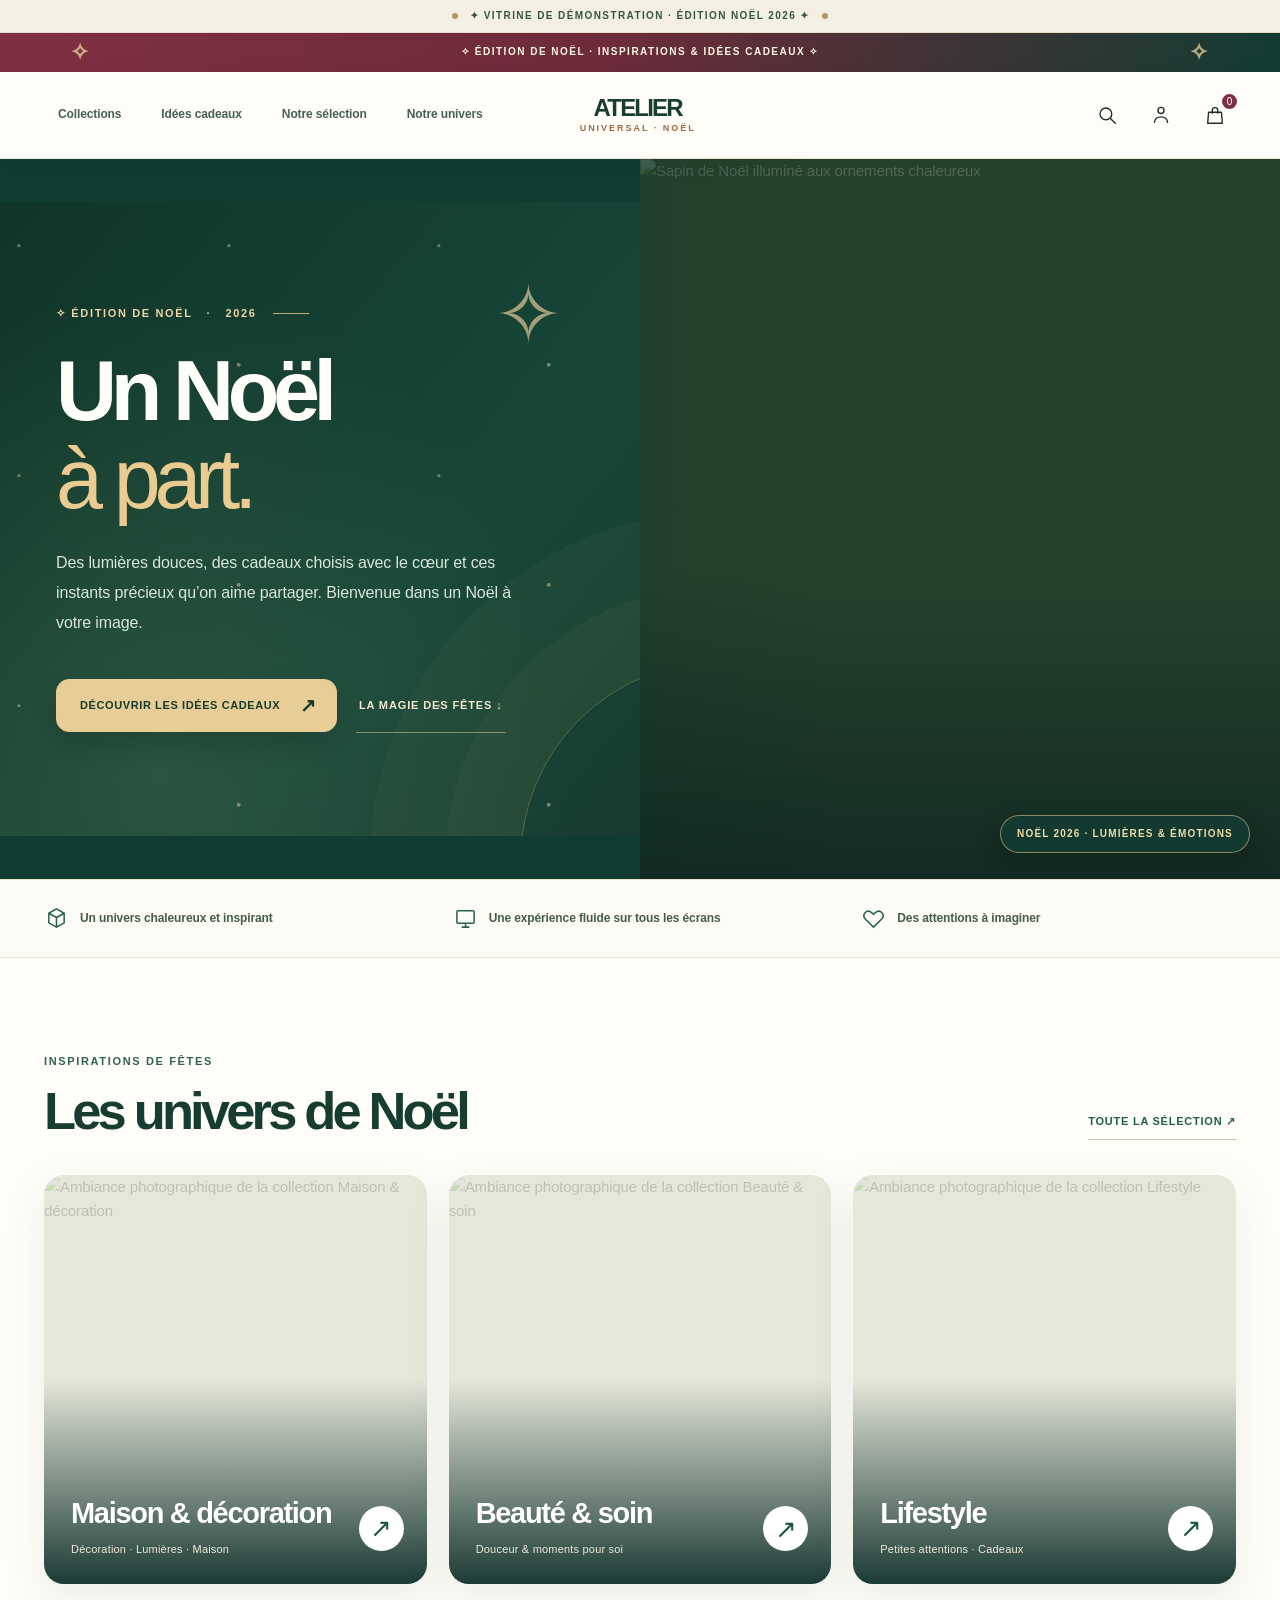
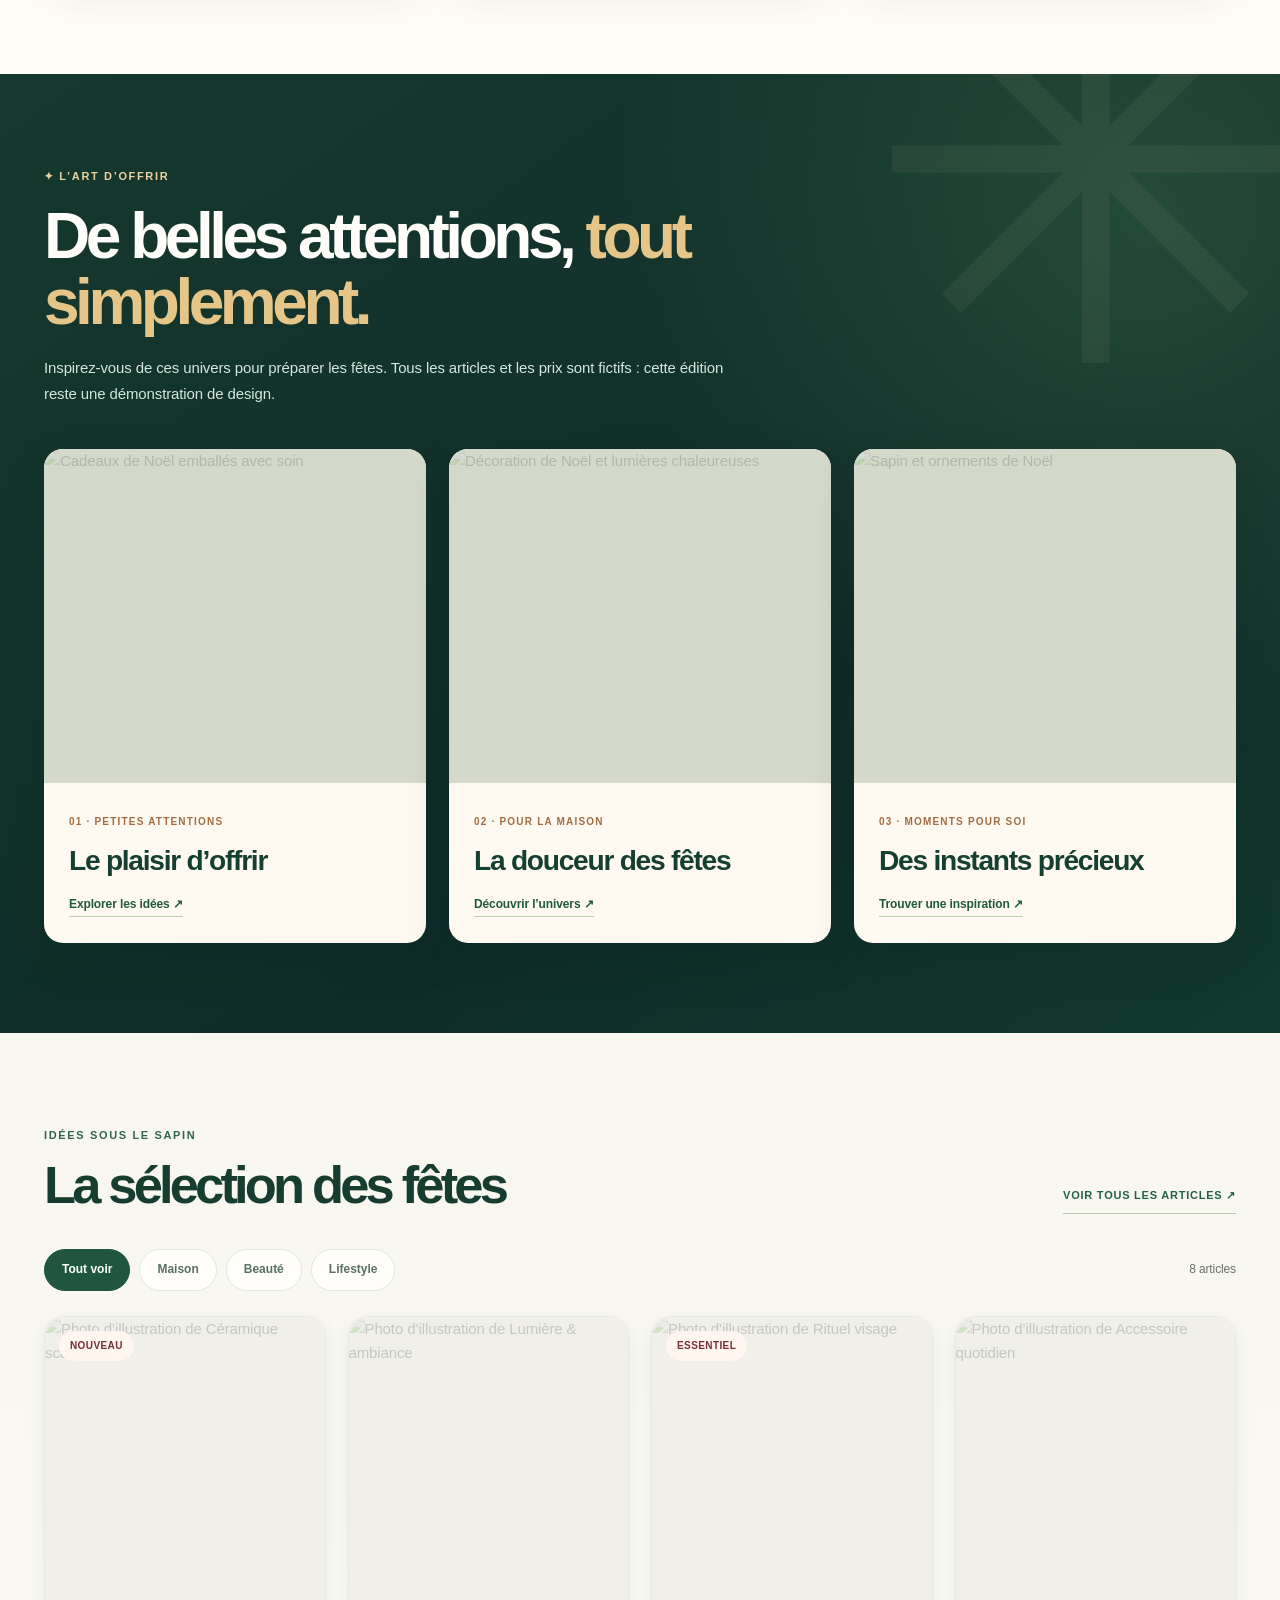
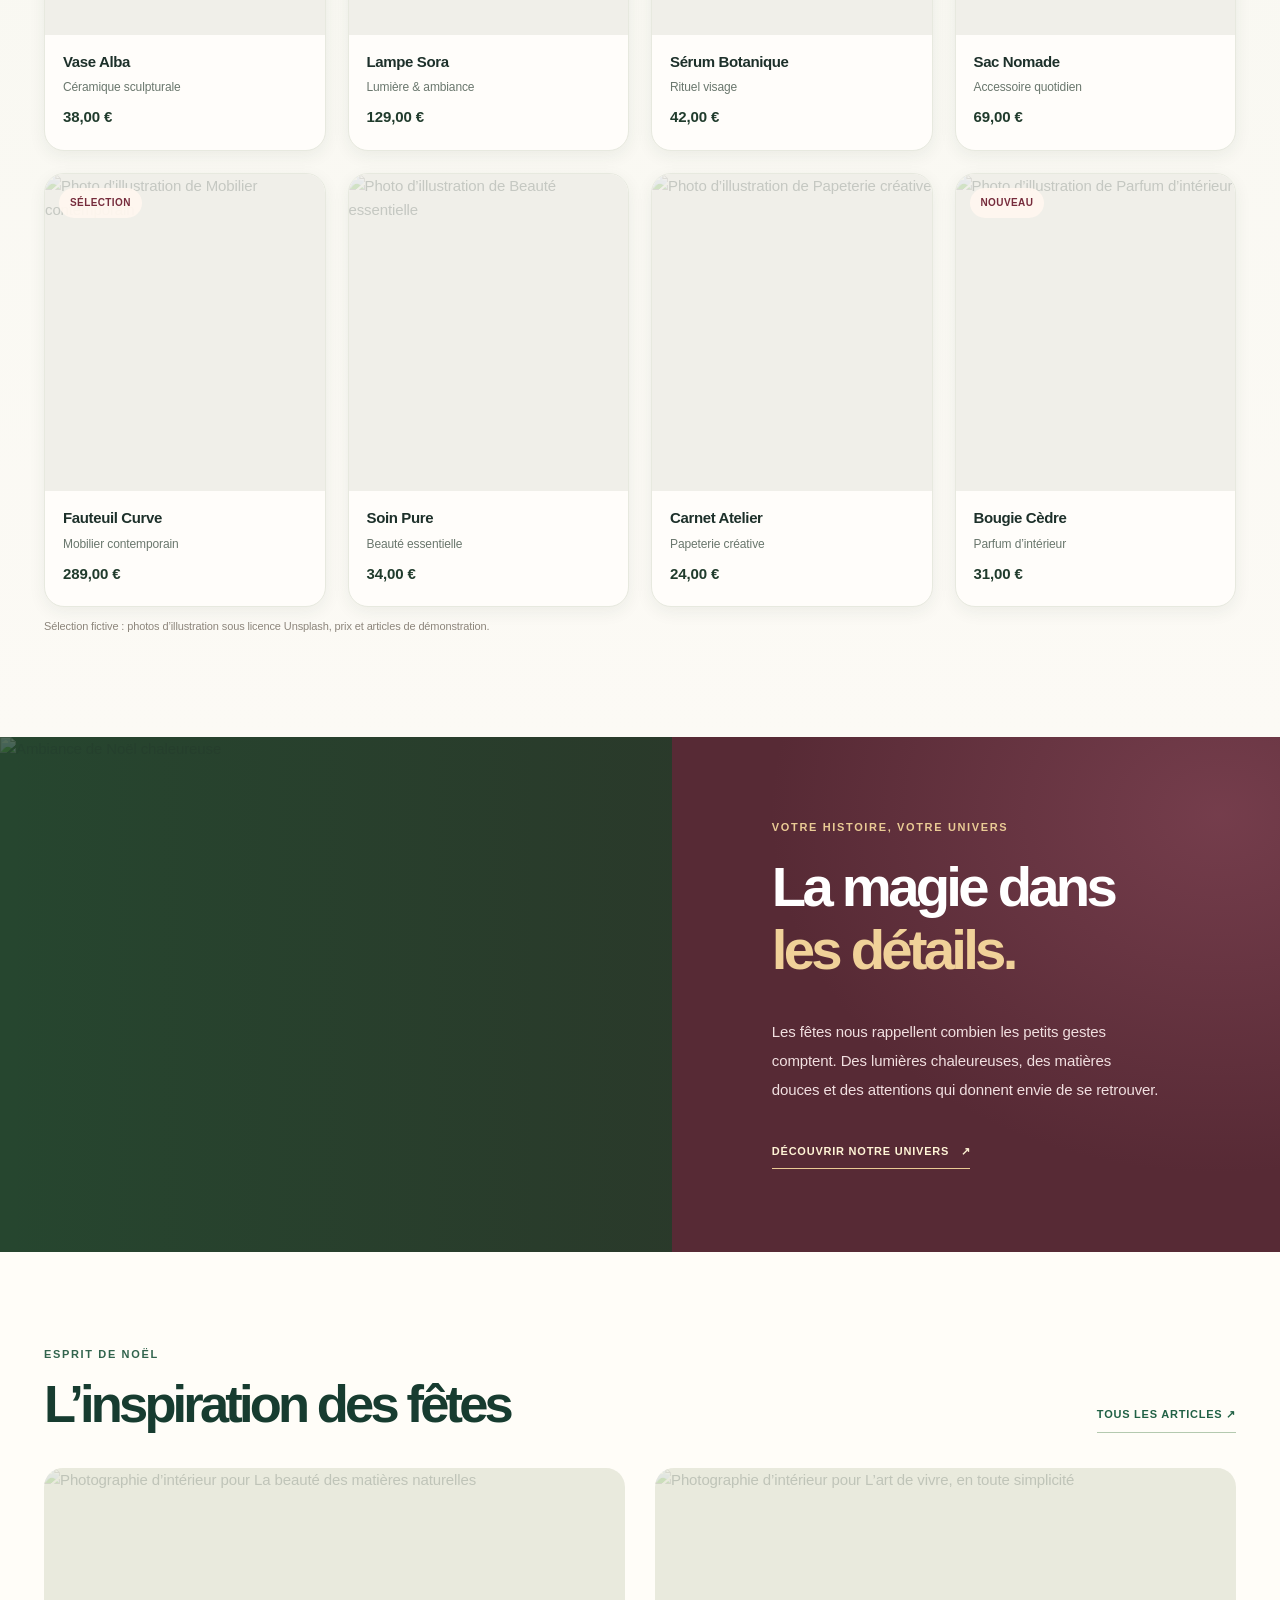
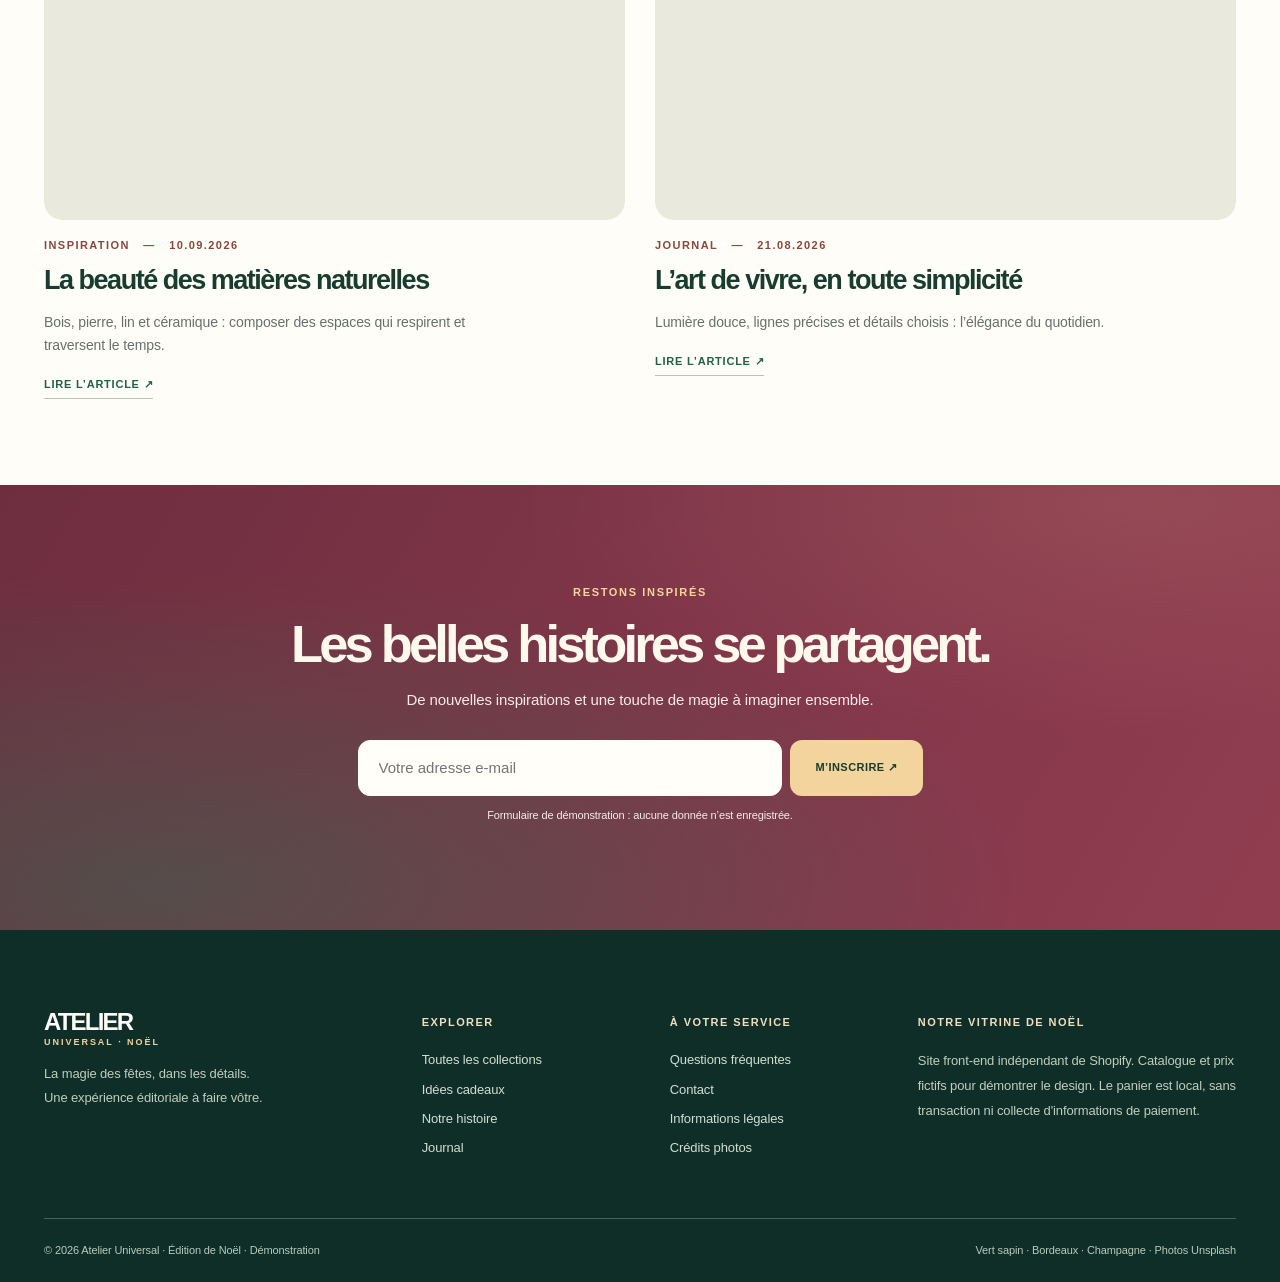
==== commit 0eba68c4: "deploy: publish premium Christmas storefront in fir green, burgundy and champagne" ====
--- a/index.html
+++ b/index.html
@@ -3,48 +3,49 @@
 <head>
   <meta charset="utf-8">
   <meta name="viewport" content="width=device-width, initial-scale=1">
-  <meta name="theme-color" content="#0b1e43">
+  <meta name="theme-color" content="#12372f">
   <meta name="robots" content="noindex, nofollow">
-  <meta name="description" content="Atelier Universal, un univers e-commerce éditorial et épuré : décoration, beauté, accessoires et art de vivre.">
-  <title>Atelier Universal — L'essentiel, autrement.</title>
+  <meta name="description" content="Édition Noël Atelier Universal : inspirations, idées cadeaux et atmosphère festive en vert sapin, bordeaux et champagne.">
+  <title>Atelier Universal — La magie de Noël</title>
   <meta property="og:type" content="website">
-  <meta property="og:title" content="Atelier Universal — L'essentiel, autrement.">
+  <meta property="og:title" content="Atelier Universal — La magie de Noël">
   <meta property="og:description" content="Une boutique vitrine à l'esthétique intemporelle.">
   <link rel="preconnect" href="https://images.unsplash.com" crossorigin>
   <link rel="icon" href="./favicon.svg" type="image/svg+xml">
   <link rel="stylesheet" href="./assets/css/main.css">
   <link rel="stylesheet" href="./assets/css/modern.css?v=2">
+  <link rel="stylesheet" href="./assets/css/christmas.css?v=1">
   <script type="module" src="./assets/js/app.js"></script>
 </head>
 <body>
   <a class="skip-link" href="#main">Aller au contenu</a>
-  <div class="utility-bar"><span class="utility-dot"></span> VITRINE DE DÉMONSTRATION · UNIVERS ATELIER 2026 <span class="utility-dot"></span></div>
-  <div class="announcement">UNIVERS PREMIUM · DES ESSENTIELS PENSÉS POUR DURER</div>
+  <div class="utility-bar"><span class="utility-dot"></span> ✦ VITRINE DE DÉMONSTRATION · ÉDITION NOËL 2026 ✦ <span class="utility-dot"></span></div>
+  <div class="announcement">✧ ÉDITION DE NOËL · INSPIRATIONS & IDÉES CADEAUX ✧</div>
   <header class="site-header" id="site-header">
     <div class="header-inner wrap">
       <button class="icon-btn mobile-menu-btn" type="button" aria-controls="mobile-nav" aria-expanded="false" data-menu-toggle aria-label="Ouvrir le menu">
         <svg viewBox="0 0 24 24" fill="none" stroke="currentColor" stroke-width="1.6" aria-hidden="true"><path d="M3 6h18M3 12h18M3 18h18"/></svg>
       </button>
-      <nav class="desktop-nav" aria-label="Navigation principale"><a href="./index.html?page=collection">Collections</a><a href="./index.html#selection">Nouveautés</a><a href="./index.html?page=histoire">Notre univers</a></nav>
-      <a class="brand" href="./index.html" aria-label="Atelier Universal, accueil"><span>ATELIER</span><small>UNIVERSAL</small></a>
+      <nav class="desktop-nav" aria-label="Navigation principale"><a href="./index.html?page=collection">Collections</a><a href="./index.html#cadeaux">Idées cadeaux</a><a href="./index.html#selection">Notre sélection</a><a href="./index.html?page=histoire">Notre univers</a></nav>
+      <a class="brand" href="./index.html" aria-label="Atelier Universal, accueil"><span>ATELIER</span><small>UNIVERSAL · NOËL</small></a>
       <div class="header-actions">
         <button class="icon-btn" type="button" data-search-toggle aria-label="Rechercher"><svg viewBox="0 0 24 24" fill="none" stroke="currentColor" stroke-width="1.5" aria-hidden="true"><circle cx="10.8" cy="10.8" r="6.4"/><path d="m16 16 5 5"/></svg></button>
         <a class="icon-btn account-icon" href="./index.html?page=contact" aria-label="Nous contacter"><svg viewBox="0 0 24 24" fill="none" stroke="currentColor" stroke-width="1.5" aria-hidden="true"><circle cx="12" cy="7" r="3.3"/><path d="M4.8 20c.5-4 3-6 7.2-6s6.7 2 7.2 6"/></svg></a>
         <button class="icon-btn cart-trigger" type="button" data-cart-toggle aria-label="Ouvrir le panier de démonstration"><svg viewBox="0 0 24 24" fill="none" stroke="currentColor" stroke-width="1.5" aria-hidden="true"><path d="M5 9h14l1 12H4L5 9ZM9 10V7a3 3 0 0 1 6 0v3"/></svg><span class="cart-number" data-cart-count>0</span></button>
       </div>
     </div>
-    <nav class="mobile-nav" id="mobile-nav" aria-label="Menu mobile" hidden><a href="./index.html?page=collection">Collections</a><a href="./index.html#selection">Nouveautés</a><a href="./index.html?page=histoire">Notre univers</a><a href="./index.html?page=faq">Questions fréquentes</a><a href="./index.html?page=contact">Contact</a></nav>
+    <nav class="mobile-nav" id="mobile-nav" aria-label="Menu mobile" hidden><a href="./index.html?page=collection">Collections</a><a href="./index.html#cadeaux">Idées cadeaux</a><a href="./index.html#selection">Notre sélection</a><a href="./index.html?page=histoire">Notre univers</a><a href="./index.html?page=faq">Questions fréquentes</a><a href="./index.html?page=contact">Contact</a></nav>
     <div class="search-panel" id="search-panel" hidden><form class="search-form wrap" action="./index.html" method="get" role="search"><input type="hidden" name="page" value="recherche"><label class="sr-only" for="search-field">Rechercher des produits</label><input id="search-field" name="q" type="search" autocomplete="off" placeholder="Que recherchez-vous ?" required><button type="submit">Rechercher <span aria-hidden="true">↗</span></button></form></div>
   </header>
   <main id="main" tabindex="-1"></main>
   <footer class="site-footer">
     <div class="wrap footer-grid">
-      <div class="footer-brand"><a class="brand brand-inverse" href="./index.html"><span>ATELIER</span><small>UNIVERSAL</small></a><p>Le beau, dans les détails.<br>Une expérience éditoriale à faire vôtre.</p></div>
-      <div><h2>Explorer</h2><a href="./index.html?page=collection">Toutes les collections</a><a href="./index.html#selection">Nos essentiels</a><a href="./index.html?page=histoire">Notre histoire</a><a href="./index.html?page=journal">Journal</a></div>
+      <div class="footer-brand"><a class="brand brand-inverse" href="./index.html"><span>ATELIER</span><small>UNIVERSAL · NOËL</small></a><p>La magie des fêtes, dans les détails.<br>Une expérience éditoriale à faire vôtre.</p></div>
+      <div><h2>Explorer</h2><a href="./index.html?page=collection">Toutes les collections</a><a href="./index.html#cadeaux">Idées cadeaux</a><a href="./index.html?page=histoire">Notre histoire</a><a href="./index.html?page=journal">Journal</a></div>
       <div><h2>À votre service</h2><a href="./index.html?page=faq">Questions fréquentes</a><a href="./index.html?page=contact">Contact</a><a href="./index.html?page=legal">Informations légales</a><a href="./index.html?page=credits">Crédits photos</a></div>
-      <div class="footer-note"><h2>Un mot sur cette vitrine</h2><p>Site front-end indépendant de Shopify. Catalogue et prix fictifs pour démontrer le design. Le panier est local, sans transaction ni collecte d'informations de paiement.</p></div>
+      <div class="footer-note"><h2>Notre vitrine de Noël</h2><p>Site front-end indépendant de Shopify. Catalogue et prix fictifs pour démontrer le design. Le panier est local, sans transaction ni collecte d'informations de paiement.</p></div>
     </div>
-    <div class="footer-bottom wrap"><span>© 2026 Atelier Universal · Démonstration</span><span>Design intemporel · Architecture modulaire · Photos Unsplash</span></div>
+    <div class="footer-bottom wrap"><span>© 2026 Atelier Universal · Édition de Noël · Démonstration</span><span>Vert sapin · Bordeaux · Champagne · Photos Unsplash</span></div>
   </footer>
   <div class="overlay" data-cart-overlay hidden></div>
   <aside class="cart-drawer" id="cart-drawer" role="dialog" aria-modal="true" aria-hidden="true" aria-labelledby="cart-heading">
--- a/assets/css/christmas.css
+++ b/assets/css/christmas.css
@@ -0,0 +1,231 @@
+/* Atelier Universal · Christmas edition 2026
+   Seasonal visual layer: forest green, burgundy, champagne and ivory.
+   Works over main.css + modern.css; Shopify Liquid files stay untouched. */
+:root{
+  --ink:#1d302a;--muted:#65716b;--soft:#8d9d91;--line:#e7e7dd;
+  --cream:#faf7ef;--paper:#fffdf8;--sand:#f4f2e9;--dark:#12372f;--gold:#b38a55;
+  --blue:#205640;--blue-dark:#123f31;--blue-light:#eff5ee;--blue-border:#d5e2d5;
+  --pine:#103c31;--fir:#20513d;--wine:#802f42;--champagne:#e9cd96;
+  --shadow:0 20px 55px rgba(23,52,37,.09)
+}
+body{background:var(--paper);color:var(--ink)}
+a:focus-visible,button:focus-visible,input:focus-visible,select:focus-visible,textarea:focus-visible,summary:focus-visible{outline:3px solid #a55746;outline-offset:4px}
+.utility-bar{min-height:33px;background:#f3efe4;color:#375543;border-bottom:1px solid #e5dccb;letter-spacing:.14em}
+.utility-dot{background:#b8955e}
+.announcement{
+  min-height:39px;position:relative;background:linear-gradient(100deg,#802f42,#6c2b3a 48%,#123c32);
+  color:#fff7e4;letter-spacing:.15em;font-size:10px;font-weight:750;overflow:hidden
+}
+.announcement:before,.announcement:after{content:"✧";position:absolute;top:50%;transform:translateY(-50%);color:#ebd39f;font-size:23px;opacity:.75}
+.announcement:before{left:5.5%}.announcement:after{right:5.5%}
+.site-header{background:rgba(255,253,248,.96);border-color:#eae4d7;box-shadow:0 5px 25px #20382609}
+.header-inner{min-height:86px}
+.brand>span{color:#193d31}
+.brand small{color:#a06842;font-size:9px;letter-spacing:.22em}
+.desktop-nav a{color:#486053}
+.desktop-nav a:hover,.mobile-nav a:hover{color:#14503b;background:#edf3eb}
+.icon-btn:hover{color:#17503a;border-color:#d7e1d2;background:#eff5ee}
+.cart-number{background:var(--wine)}
+.search-panel{border-color:#e6e8de;background:#fffdf8}
+.search-form input{background:#fcfbf5;border-color:#daddd1}
+.search-form button{background:var(--fir)}
+.eyebrow,.overline{color:#32644d}
+.eyebrow:after{background:#c6ad76}
+.hero{
+  color:#fff;
+  grid-template-columns:minmax(0,1fr) minmax(0,1fr);
+  min-height:720px;
+  background:var(--pine)
+}
+.hero-copy{
+  isolation:isolate;overflow:hidden;position:relative;
+  padding-top:clamp(92px,8vw,135px);
+  padding-bottom:clamp(92px,8vw,135px);
+  background:
+    radial-gradient(circle at 9% 19%,#f8ddb369 0 1px,transparent 2px),
+    radial-gradient(circle at 77% 74%,#f5d39777 0 1.4px,transparent 2.4px),
+    radial-gradient(ellipse at 25% 90%,#41664d7a 0,transparent 60%),
+    linear-gradient(130deg,#103528,#174638 65%,#173b31);
+  background-size:210px 230px,310px 220px,auto,auto
+}
+.hero-copy:before{
+  border:1px solid #e7ce944b;
+  box-shadow:0 0 0 75px #e6bf7309,0 0 0 150px #e6bf7309;
+  width:400px;height:400px;right:-280px;bottom:-225px
+}
+.hero-copy:after{content:"✧";position:absolute;right:12%;top:47px;color:#f0d39e;font-size:82px;opacity:.65;pointer-events:none}
+.hero .eyebrow{color:#ecd4a8}
+.hero h1{
+  color:#fffef8;font-size:clamp(58px,6.6vw,107px);line-height:1.04;
+  margin:25px 0;letter-spacing:-.075em;font-weight:790
+}
+.hero h1 em{color:#eacb90;text-shadow:none}
+.hero-desc{color:#d8e7dc;max-width:460px;font-size:16px;line-height:1.85;margin-bottom:34px}
+.hero .dark-btn{
+  background:var(--champagne);color:#163b2c;border-color:var(--champagne);
+  box-shadow:0 13px 24px #061c1433
+}
+.hero .dark-btn:hover{background:#f6e2b7;border-color:#f6e2b7;box-shadow:0 16px 27px #061c1444}
+.hero-secondary{
+  display:inline-flex;align-items:center;min-height:54px;padding:12px 3px;
+  margin:8px 0 0 19px;color:#f2e8d2;
+  border-bottom:1px solid #e7c89287;font-size:11px;font-weight:750;
+  letter-spacing:.08em;transition:color .2s
+}
+.hero-secondary:hover{color:white}
+.hero-image{background:#26422c;min-height:700px}
+.hero-image img{object-position:50% 50%;filter:saturate(.95) contrast(1.03)}
+.hero-image:after{background:linear-gradient(0deg,#071c1d9e,transparent 43%),linear-gradient(90deg,#10352930,transparent 30%)}
+.hero-caption{
+  background:#133b32e8;color:#efdda8;border:1px solid #ebcf9b88;
+  border-radius:99px;box-shadow:0 10px 25px #07140e55;font-weight:780
+}
+.benefit-strip{background:#fdfbf5;border-block:1px solid #e9e3d5}
+.benefit{color:#445d4b}
+.benefit svg{stroke:#29634a}
+.section{padding-block:clamp(70px,7vw,108px)}
+.section-surface{background:linear-gradient(180deg,#f7f7f0,#fcfaf5)}
+.section-title{color:#173c30}
+.tiny-link{color:#216145;border-color:#b4c9af}
+.tiny-link:hover{color:#174432;border-color:#174432}
+.category-card{background:#e5e7d9;box-shadow:0 15px 45px #1e463b16}
+.category-card:after{background:linear-gradient(transparent 23%,#0c2d28ed)}
+.category-caption small{color:#f0eada}
+.category-arrow{color:#1b583d}
+.category-card:hover{box-shadow:0 23px 55px #183e3029}
+.gift-edit{
+  position:relative;background:
+    radial-gradient(circle at 90% 15%,#3c6d4a6e,transparent 38%),
+    linear-gradient(145deg,#15392e,#102c29 65%,#10392e);
+  color:white;overflow:hidden
+}
+.gift-edit:before{
+  content:"✳";position:absolute;right:-50px;top:-185px;
+  font-size:560px;line-height:1;color:#ebcc9910;pointer-events:none
+}
+.gift-edit-top{position:relative;max-width:760px;margin-bottom:41px}
+.gift-edit-top .overline{color:#ecd19e}
+.gift-edit-top h2{
+  font-size:clamp(42px,5vw,76px);line-height:1.04;letter-spacing:-.07em;
+  margin:15px 0 19px;color:#fffefa
+}
+.gift-edit-top h2 em{font-style:normal;color:#e6c588}
+.gift-edit-top p{color:#d5e6dc;font-size:15px;line-height:1.78;max-width:690px}
+.gift-edit-grid{display:grid;grid-template-columns:repeat(3,minmax(0,1fr));gap:23px;position:relative}
+.gift-card{
+  display:block;background:#fffaf1;color:#16372e;border-radius:19px;
+  overflow:hidden;box-shadow:0 18px 45px #031d1729;
+  transition:transform .25s,box-shadow .25s
+}
+.gift-card:hover{transform:translateY(-6px);box-shadow:0 30px 62px #031d174d}
+.gift-card-media{aspect-ratio:4/3.5;overflow:hidden;background:#d5d9c9}
+.gift-card-media img{width:100%;height:100%;object-fit:cover;transition:transform .35s}
+.gift-card:hover .gift-card-media img{transform:scale(1.045)}
+.gift-card-body{padding:25px 25px 28px}
+.gift-card-body .overline{font-size:10px;letter-spacing:.12em;color:#a26d43}
+.gift-card h3{margin:12px 0 14px;font-size:clamp(23px,2.2vw,31px);line-height:1.14;letter-spacing:-.045em;font-weight:760;color:#153f31}
+.gift-card-link{font-size:12px;color:#20593e;border-bottom:1px solid #bfcdaf;padding-bottom:5px;font-weight:760}
+.filter-button{border-color:#e2e8dc;background:#fffefb;color:#597064}
+.filter-button:hover{color:#16432c;border-color:#b9cdb5;background:#eff5ed}
+.filter-button[aria-pressed=true],.filter-button[aria-current="page"]{background:#205640;border-color:#205640;color:white}
+.small-count{color:#6a7366}
+.product-card{background:#fffdfa;border:1px solid #e7e9df;box-shadow:0 5px 17px #173c2911}
+.product-card:hover{border-color:#ccdacb;box-shadow:0 20px 42px #173c2924}
+.product-image{background:#f0efe9}
+.product-badge{color:#762c3c;background:#fff7efef}
+.quick-add{background:#1d563d;color:white;box-shadow:0 10px 25px #1d563d2e}
+.quick-add:hover{background:#143d2b}
+.product-body h3 a:hover{color:#216546}
+.product-sub{color:#6a776d}
+.price{color:#203b2c}
+.story-split{background:#5b2934}
+.story-photo{background:#26462f}
+.story-photo:after{background:linear-gradient(90deg,transparent,#34171d44)}
+.story-copy{
+  background:radial-gradient(ellipse at 90% 15%,#87495a9e,transparent 58%),#572a35;
+  color:white
+}
+.story-copy .overline{color:#eacb95}
+.story-copy h2{color:white}
+.story-copy h2 em{color:#f0d199}
+.story-copy p{color:#f1dfe0}
+.story-copy .tiny-link{color:#fff4d6;border-color:#eacb95}
+.journal-img{background:#e9eadd}
+.journal-meta{color:#8a463e}
+.journal-title{color:#183c30}
+.journal-excerpt{color:#65716d}
+.newsletter-band{
+  background:radial-gradient(ellipse at 89% 4%,#a35b6077,transparent 38%),
+    radial-gradient(ellipse at 12% 90%,#2f6b5377,transparent 55%),
+    linear-gradient(120deg,#6e2e40,#913d50);
+  color:white
+}
+.newsletter-band .overline{color:#f5d69a}
+.newsletter-band .section-title{color:#fff8ec}
+.newsletter-band p{color:#f9eaeb}
+.newsletter-form input{background:#fffef8;border-color:#fffef8;color:#2b3d30}
+.newsletter-form button{color:#183c30;background:#f2d49c}
+.newsletter-form button:hover{background:#ffe4b0}
+.site-footer{background:#102e28}
+.site-footer h2{color:#f0dec1}
+.site-footer a:not(.brand){color:#d0ded1}
+.site-footer p{color:#bfcebd}
+.brand-inverse>span{color:#fffdf8}
+.brand-inverse small{color:#f0d39e}
+.footer-bottom{border-top-color:#426450;color:#b6cbbb}
+.overlay{background:#0e2419b8}
+.drawer-head h2 em{color:#8b394b}
+.qty-row button{color:#20543e;border-color:#c9dac8}
+.qty-row button:hover{background:#eef6ed}
+.toast{background:#194835}
+.page-hero{
+  background:radial-gradient(circle at 93% 0%,#e5e6d9,transparent 37%),
+    linear-gradient(125deg,#fffaf0,#f2f2e7);
+  border-bottom:1px solid #e8e5d9
+}
+.page-hero h1{color:#163b2e}
+.page-hero p{color:#67766b}
+.breadcrumbs{color:#667569}
+.breadcrumbs a:hover{color:#1a6344}
+.sort-control select,.option-btn{border-color:#d5dfd3}
+.detail-main-photo,.detail-thumb{background:#f1f0e7}
+.detail-price{color:#194d37}
+.detail-copy p,.editorial-layout p,.article p,.faq-list p,.contact-box p{color:#6a756c}
+.option-btn.selected,.option-btn[aria-pressed=true]{border-color:#235741;background:#eff5ed;color:#235741}
+.pill{background:#f5f0e6;color:#7d3844;border-color:#e8d6c9}
+.legal-note{background:#f7f2e8;color:#71513d;border-left-color:#ad8151}
+.faq-list details{border-bottom-color:#e8e7dd}
+.faq-list summary:after{color:#873a4b}
+@media(max-width:1100px){
+  .hero-copy{padding-inline:5vw 4vw}
+  .hero h1{font-size:clamp(56px,6vw,87px)}
+}
+@media(max-width:760px){
+  .hero{grid-template-columns:1fr;min-height:0}
+  .hero-copy{padding:76px 24px 72px}
+  .hero-copy:after{font-size:62px;right:10%;top:28px}
+  .hero h1{font-size:clamp(55px,12vw,81px)}
+  .hero-image{min-height:420px;aspect-ratio:4/3}
+  .hero-secondary{margin-left:12px}
+  .gift-edit-grid{grid-template-columns:1fr;gap:18px}
+  .gift-card-media{aspect-ratio:1.65}
+  .gift-card-body{padding:20px 22px 24px}
+  .gift-edit-top h2{font-size:clamp(41px,8vw,59px)}
+  .gift-edit{padding-block:74px}
+  .announcement:before,.announcement:after{display:none}
+  .story-copy{padding:59px 28px}
+}
+@media(max-width:460px){
+  .hero-copy{padding-inline:20px}
+  .hero h1{font-size:56px}
+  .hero-desc{font-size:15px}
+  .hero-secondary{display:flex;margin-left:0}
+  .hero-image{min-height:315px}
+  .gift-card-media{aspect-ratio:1.45}
+  .gift-edit-top p{font-size:14px}
+  .announcement{font-size:9px;padding-inline:12px}
+  .category-caption strong{font-size:21px}
+}
+@media(prefers-reduced-motion:reduce){
+  .gift-card,.gift-card img,.hero .dark-btn{transition:none}
+}
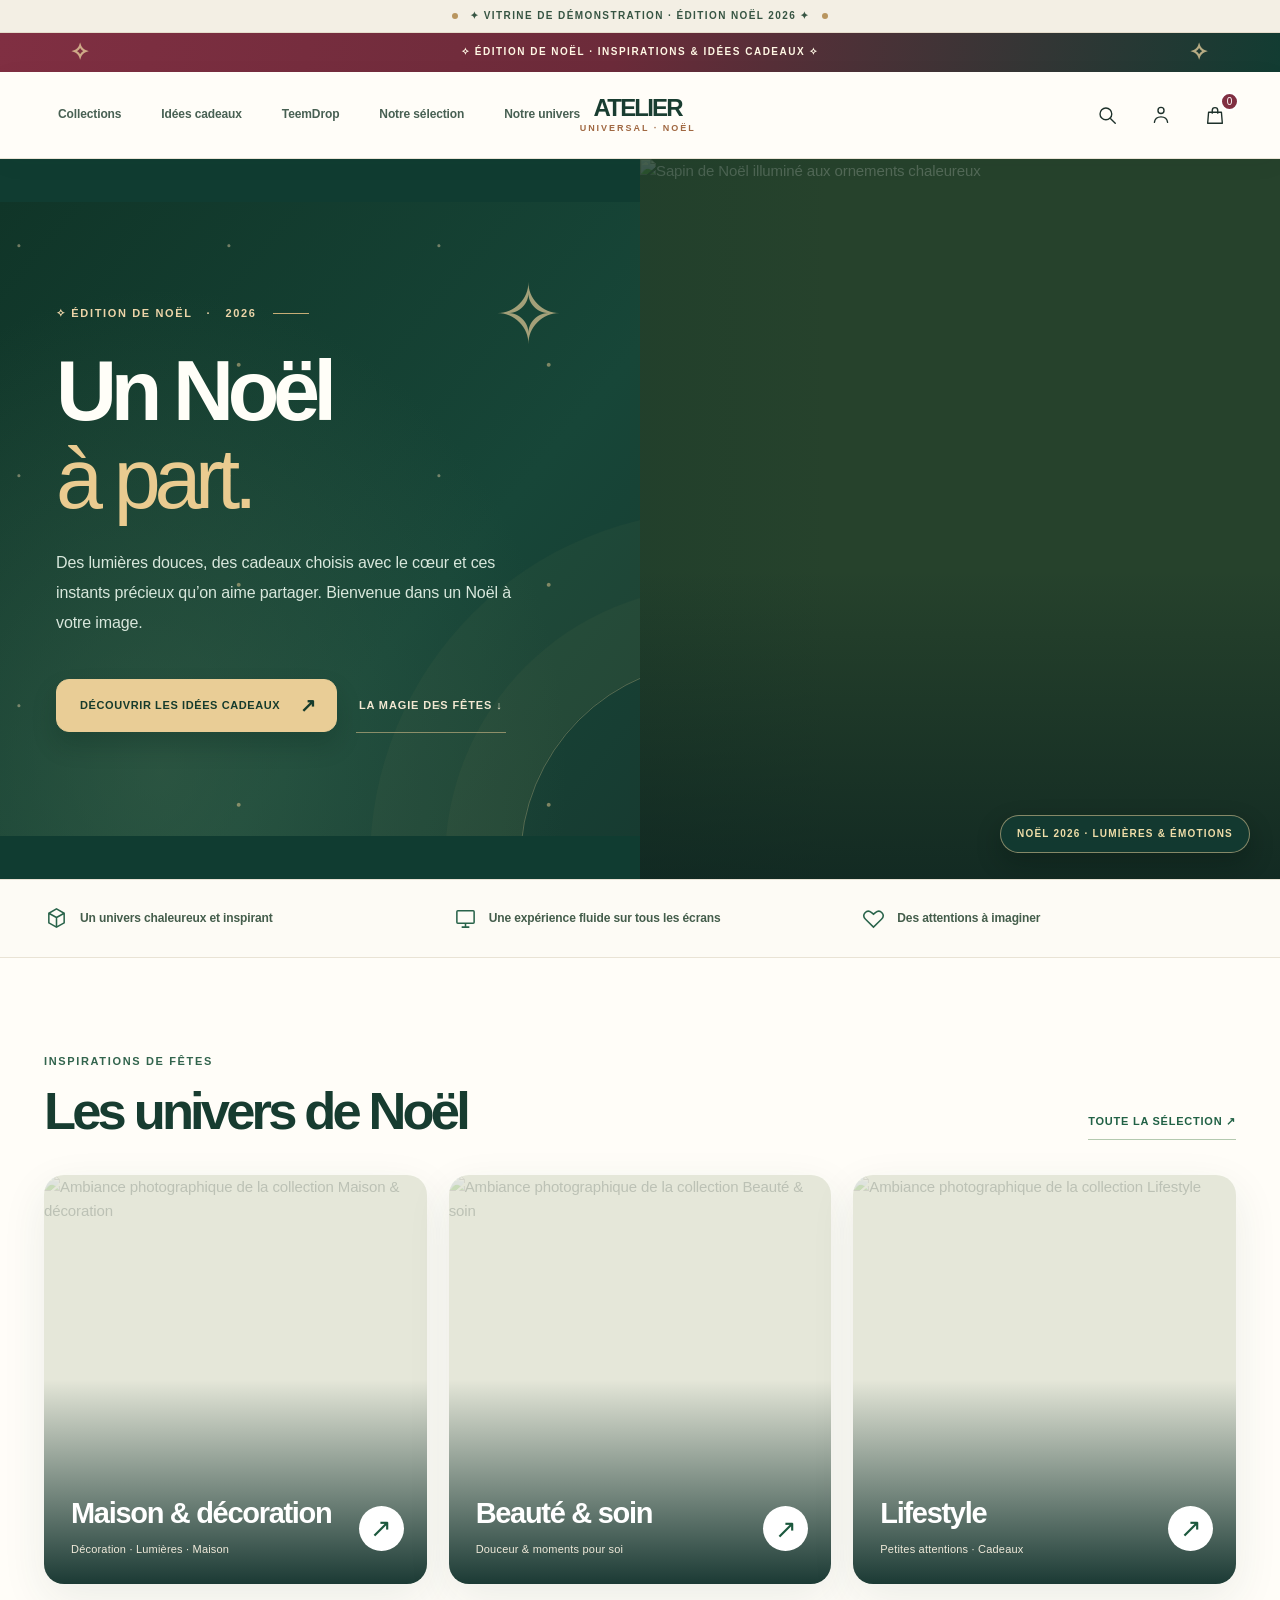
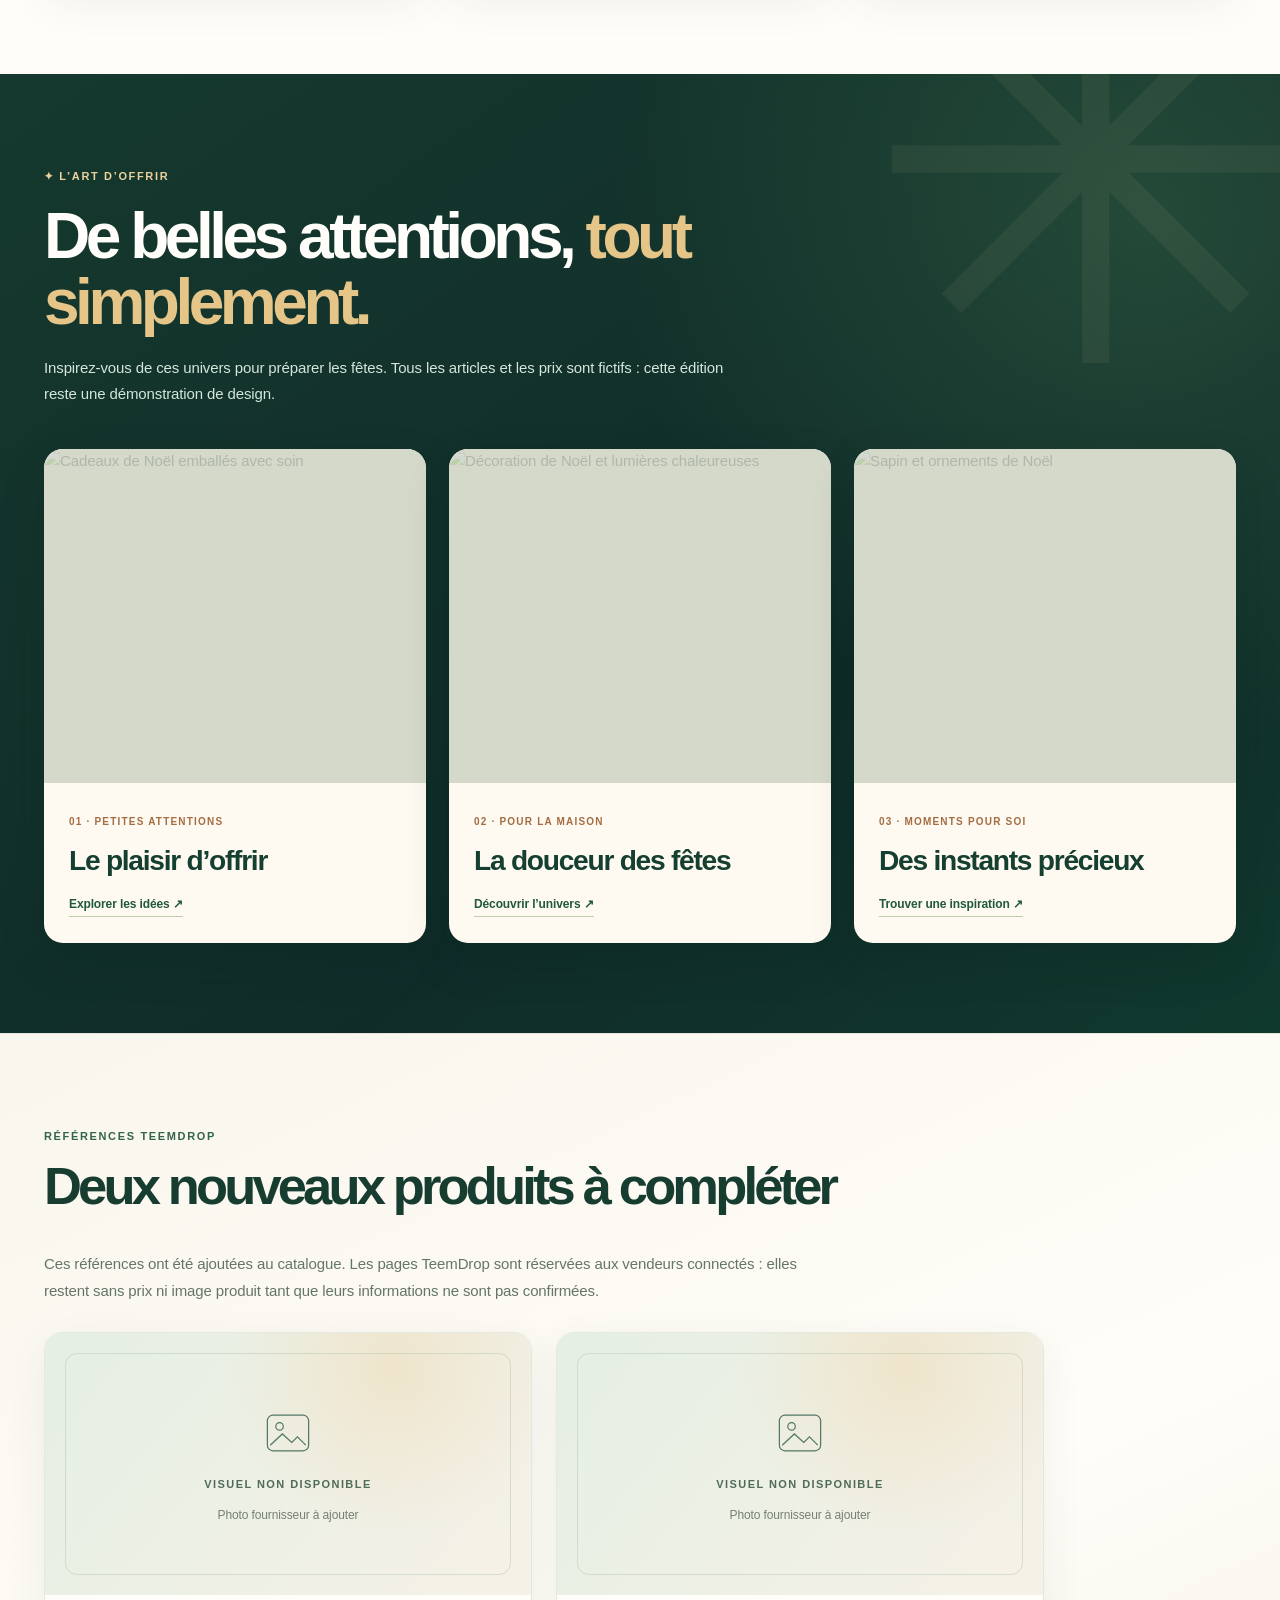
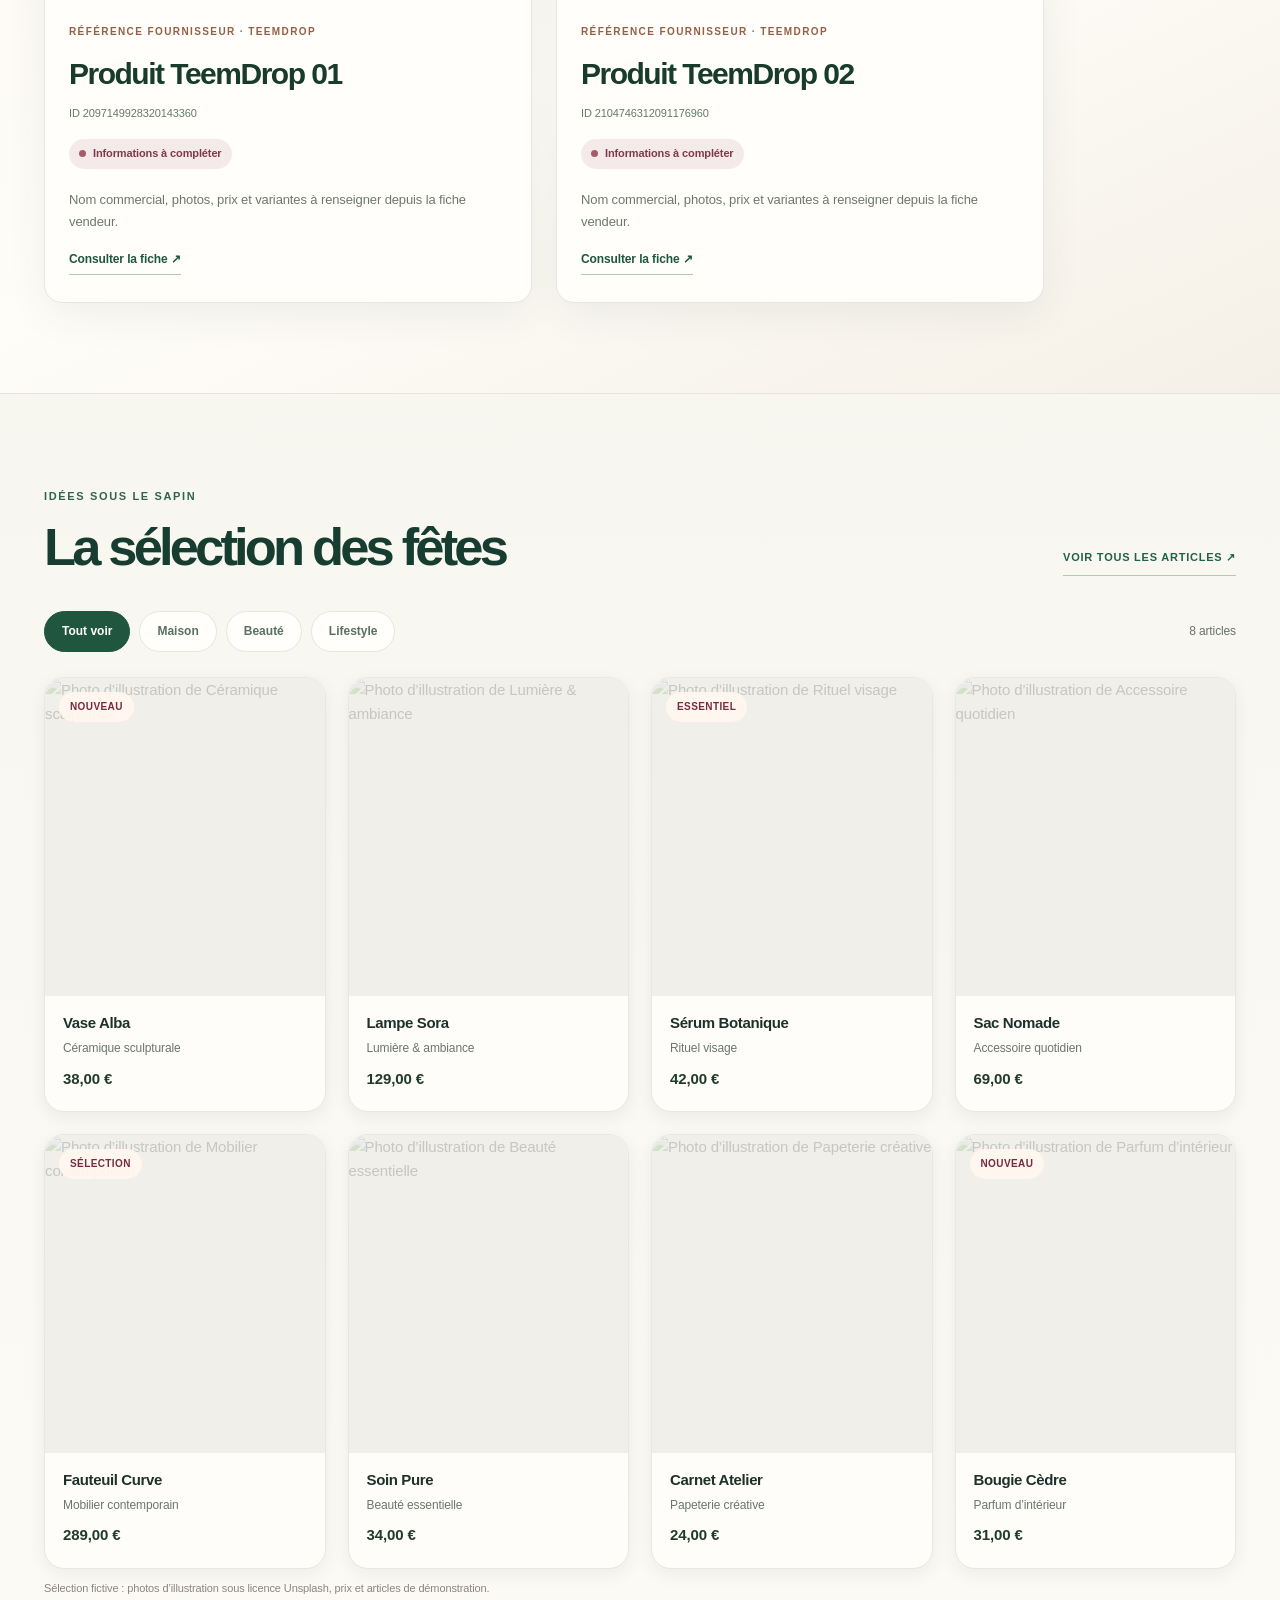
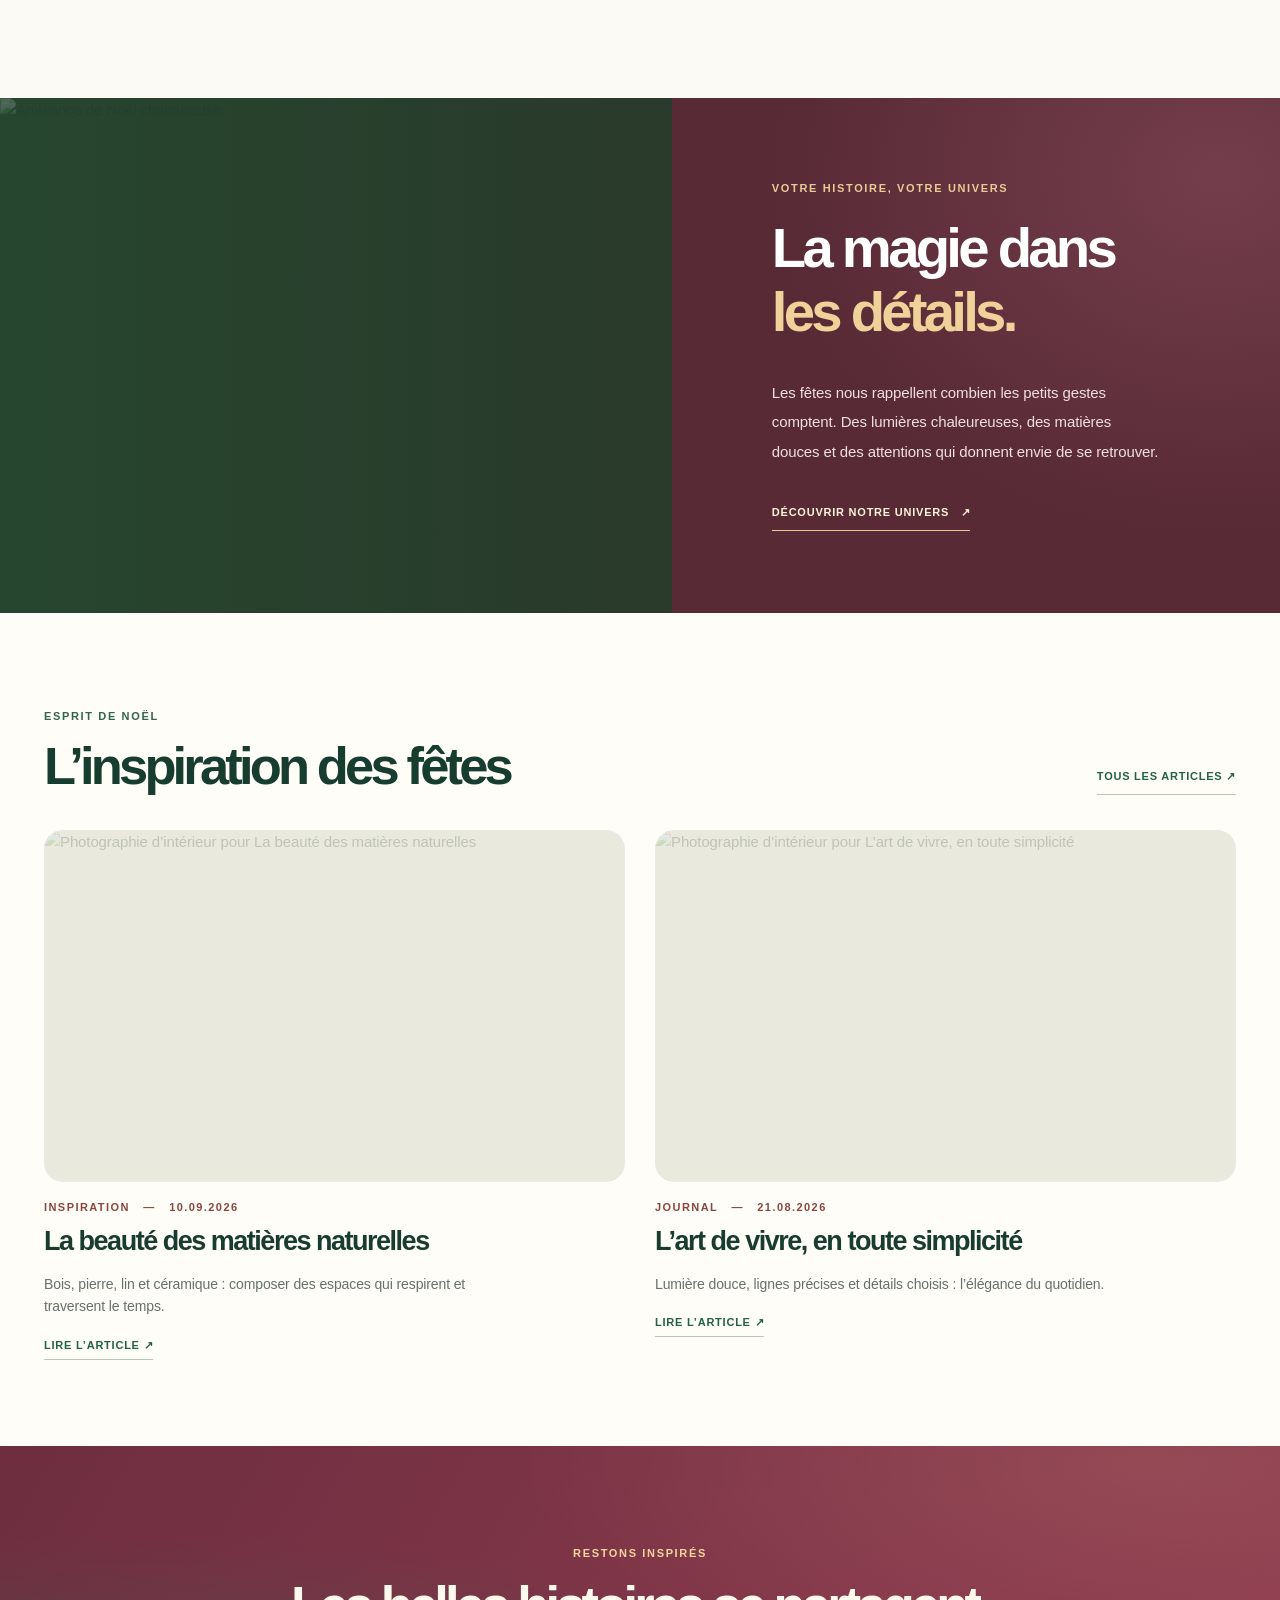
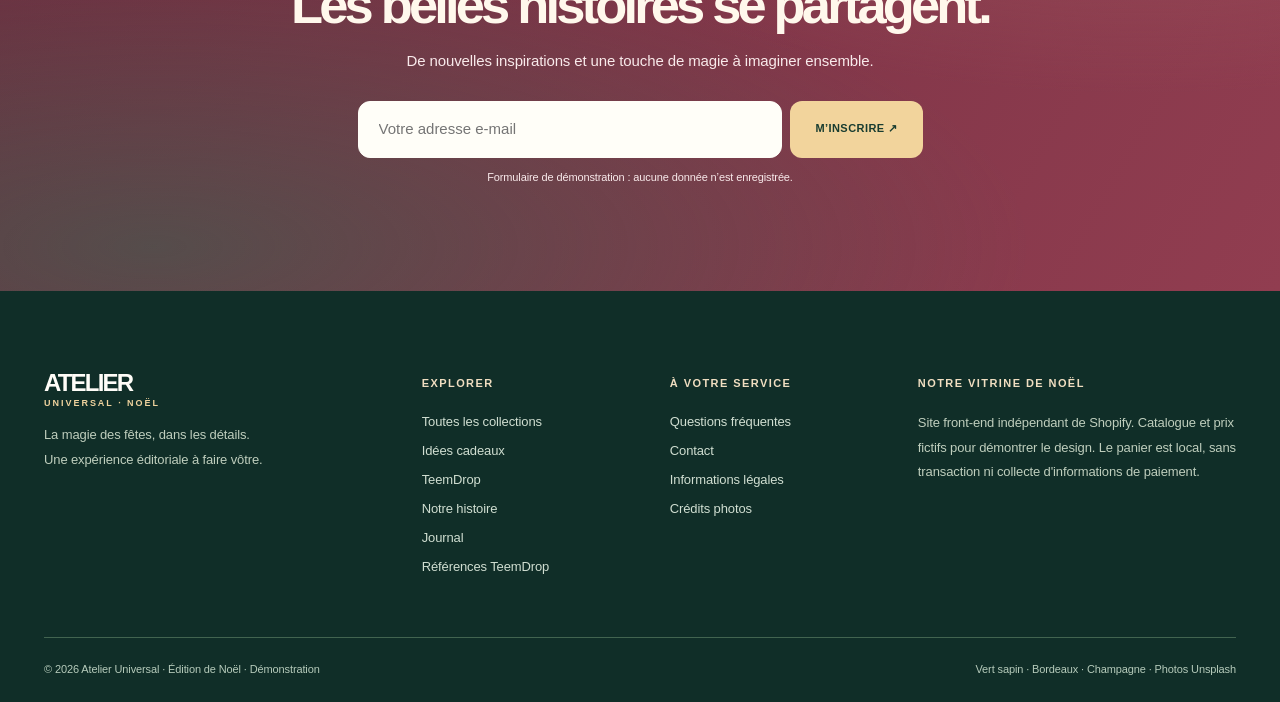
==== commit 37677fdf: "deploy: publish two TeemDrop supplier references on live holiday storefront" ====
--- a/index.html
+++ b/index.html
@@ -15,6 +15,7 @@
   <link rel="stylesheet" href="./assets/css/main.css">
   <link rel="stylesheet" href="./assets/css/modern.css?v=2">
   <link rel="stylesheet" href="./assets/css/christmas.css?v=1">
+  <link rel="stylesheet" href="./assets/css/teemdrop.css?v=1">
   <script type="module" src="./assets/js/app.js"></script>
 </head>
 <body>
@@ -26,7 +27,7 @@
       <button class="icon-btn mobile-menu-btn" type="button" aria-controls="mobile-nav" aria-expanded="false" data-menu-toggle aria-label="Ouvrir le menu">
         <svg viewBox="0 0 24 24" fill="none" stroke="currentColor" stroke-width="1.6" aria-hidden="true"><path d="M3 6h18M3 12h18M3 18h18"/></svg>
       </button>
-      <nav class="desktop-nav" aria-label="Navigation principale"><a href="./index.html?page=collection">Collections</a><a href="./index.html#cadeaux">Idées cadeaux</a><a href="./index.html#selection">Notre sélection</a><a href="./index.html?page=histoire">Notre univers</a></nav>
+      <nav class="desktop-nav" aria-label="Navigation principale"><a href="./index.html?page=collection">Collections</a><a href="./index.html#cadeaux">Idées cadeaux</a><a href="./index.html#fournisseurs">TeemDrop</a><a href="./index.html#selection">Notre sélection</a><a href="./index.html?page=histoire">Notre univers</a></nav>
       <a class="brand" href="./index.html" aria-label="Atelier Universal, accueil"><span>ATELIER</span><small>UNIVERSAL · NOËL</small></a>
       <div class="header-actions">
         <button class="icon-btn" type="button" data-search-toggle aria-label="Rechercher"><svg viewBox="0 0 24 24" fill="none" stroke="currentColor" stroke-width="1.5" aria-hidden="true"><circle cx="10.8" cy="10.8" r="6.4"/><path d="m16 16 5 5"/></svg></button>
@@ -34,14 +35,14 @@
         <button class="icon-btn cart-trigger" type="button" data-cart-toggle aria-label="Ouvrir le panier de démonstration"><svg viewBox="0 0 24 24" fill="none" stroke="currentColor" stroke-width="1.5" aria-hidden="true"><path d="M5 9h14l1 12H4L5 9ZM9 10V7a3 3 0 0 1 6 0v3"/></svg><span class="cart-number" data-cart-count>0</span></button>
       </div>
     </div>
-    <nav class="mobile-nav" id="mobile-nav" aria-label="Menu mobile" hidden><a href="./index.html?page=collection">Collections</a><a href="./index.html#cadeaux">Idées cadeaux</a><a href="./index.html#selection">Notre sélection</a><a href="./index.html?page=histoire">Notre univers</a><a href="./index.html?page=faq">Questions fréquentes</a><a href="./index.html?page=contact">Contact</a></nav>
+    <nav class="mobile-nav" id="mobile-nav" aria-label="Menu mobile" hidden><a href="./index.html?page=collection">Collections</a><a href="./index.html#cadeaux">Idées cadeaux</a><a href="./index.html#fournisseurs">TeemDrop</a><a href="./index.html#selection">Notre sélection</a><a href="./index.html?page=histoire">Notre univers</a><a href="./index.html?page=faq">Questions fréquentes</a><a href="./index.html?page=contact">Contact</a></nav>
     <div class="search-panel" id="search-panel" hidden><form class="search-form wrap" action="./index.html" method="get" role="search"><input type="hidden" name="page" value="recherche"><label class="sr-only" for="search-field">Rechercher des produits</label><input id="search-field" name="q" type="search" autocomplete="off" placeholder="Que recherchez-vous ?" required><button type="submit">Rechercher <span aria-hidden="true">↗</span></button></form></div>
   </header>
   <main id="main" tabindex="-1"></main>
   <footer class="site-footer">
     <div class="wrap footer-grid">
       <div class="footer-brand"><a class="brand brand-inverse" href="./index.html"><span>ATELIER</span><small>UNIVERSAL · NOËL</small></a><p>La magie des fêtes, dans les détails.<br>Une expérience éditoriale à faire vôtre.</p></div>
-      <div><h2>Explorer</h2><a href="./index.html?page=collection">Toutes les collections</a><a href="./index.html#cadeaux">Idées cadeaux</a><a href="./index.html?page=histoire">Notre histoire</a><a href="./index.html?page=journal">Journal</a></div>
+      <div><h2>Explorer</h2><a href="./index.html?page=collection">Toutes les collections</a><a href="./index.html#cadeaux">Idées cadeaux</a><a href="./index.html#fournisseurs">TeemDrop</a><a href="./index.html?page=histoire">Notre histoire</a><a href="./index.html?page=journal">Journal</a><a href="./index.html#fournisseurs">Références TeemDrop</a></div>
       <div><h2>À votre service</h2><a href="./index.html?page=faq">Questions fréquentes</a><a href="./index.html?page=contact">Contact</a><a href="./index.html?page=legal">Informations légales</a><a href="./index.html?page=credits">Crédits photos</a></div>
       <div class="footer-note"><h2>Notre vitrine de Noël</h2><p>Site front-end indépendant de Shopify. Catalogue et prix fictifs pour démontrer le design. Le panier est local, sans transaction ni collecte d'informations de paiement.</p></div>
     </div>
--- a/assets/css/teemdrop.css
+++ b/assets/css/teemdrop.css
@@ -0,0 +1,31 @@
+/* TeemDrop: visibly incomplete listings, no fictitious media, prices or ordering. */
+.td-section{background:linear-gradient(155deg,#f9f6ed,#fffdf8 58%,#f4f0e7);border-block:1px solid #e8e4d9;position:relative}
+.td-intro{max-width:760px;margin:12px 0 28px;color:#647569;font-size:15px;line-height:1.8}
+.td-grid{display:grid;grid-template-columns:repeat(2,minmax(0,1fr));gap:24px;max-width:1000px}
+.td-card{min-width:0;background:#fffefa;border:1px solid #e4e8df;border-radius:18px;overflow:hidden;box-shadow:0 12px 40px #103f2911;transition:transform .18s,box-shadow .18s}
+.td-card:hover{transform:translateY(-3px);box-shadow:0 19px 45px #123a281d}
+.td-preview{min-height:262px;display:flex;flex-direction:column;align-items:center;justify-content:center;gap:13px;position:relative;background:radial-gradient(circle at 72% 14%,#f0dfbfaa,transparent 40%),linear-gradient(130deg,#e5efe4,#f6f1e7);color:#506b5a;text-align:center;padding:28px}
+.td-preview:after{content:"";position:absolute;inset:20px;border:1px solid #9ab39b55;border-radius:12px;pointer-events:none}
+.td-preview svg{height:60px;width:60px;stroke:#547766;stroke-width:1.3;fill:none}
+.td-preview strong{font-size:11px;letter-spacing:.13em;text-transform:uppercase}
+.td-preview small{font-size:12px;color:#748175}
+.td-card__info{padding:23px 24px 27px}
+.td-label{color:#946044;text-transform:uppercase;font-size:10px;font-weight:800;letter-spacing:.14em}
+.td-card h3{margin:8px 0 6px;font-size:clamp(22px,2.5vw,30px);letter-spacing:-.05em;font-weight:770;color:#183b2c}
+.td-card p{font-size:13px;color:#6c786e;line-height:1.7}
+.td-ref{font-size:11px;color:#66796b;overflow-wrap:anywhere;display:block}
+.td-status{display:inline-flex;align-items:center;gap:7px;padding:6px 10px;background:#f5eaea;color:#803949;border-radius:99px;font-weight:750;font-size:11px;margin:16px 0 7px}
+.td-status:before{content:"";width:7px;height:7px;background:#a35d69;border-radius:50%}
+.td-link{color:#205640;font-size:12px;font-weight:800;border-bottom:1px solid #b5c6b1;display:inline-block;padding-bottom:5px}
+.td-link:hover{color:#813d4c;border-color:#813d4c}
+.td-detail{display:grid;grid-template-columns:minmax(0,.95fr) minmax(0,1.05fr);align-items:center;gap:clamp(25px,5vw,75px)}
+.td-detail .td-preview{min-height:465px;border-radius:20px}
+.td-detail__info h1{font-size:clamp(34px,5vw,62px);line-height:1.12;letter-spacing:-.06em}
+.td-detail__info>p{color:#607368;line-height:1.85}
+.td-facts{border-top:1px solid #dfe6dc;border-bottom:1px solid #dfe6dc;padding:20px 0;margin:26px 0;display:grid;gap:15px}
+.td-facts dt{font-size:12px;color:#647669}
+.td-facts dd{margin:3px 0 0;font-weight:750;overflow-wrap:anywhere}
+.td-actions{display:flex;flex-wrap:wrap;align-items:center;gap:15px}
+.td-note{margin-top:17px;font-size:12px;color:#68796c}
+@media(max-width:760px){.td-grid,.td-detail{grid-template-columns:1fr}.td-detail .td-preview{min-height:310px}.td-preview{min-height:210px}.td-card__info{padding:22px}.td-detail__info h1{font-size:39px}}
+@media(prefers-reduced-motion:reduce){.td-card{transition:none}}
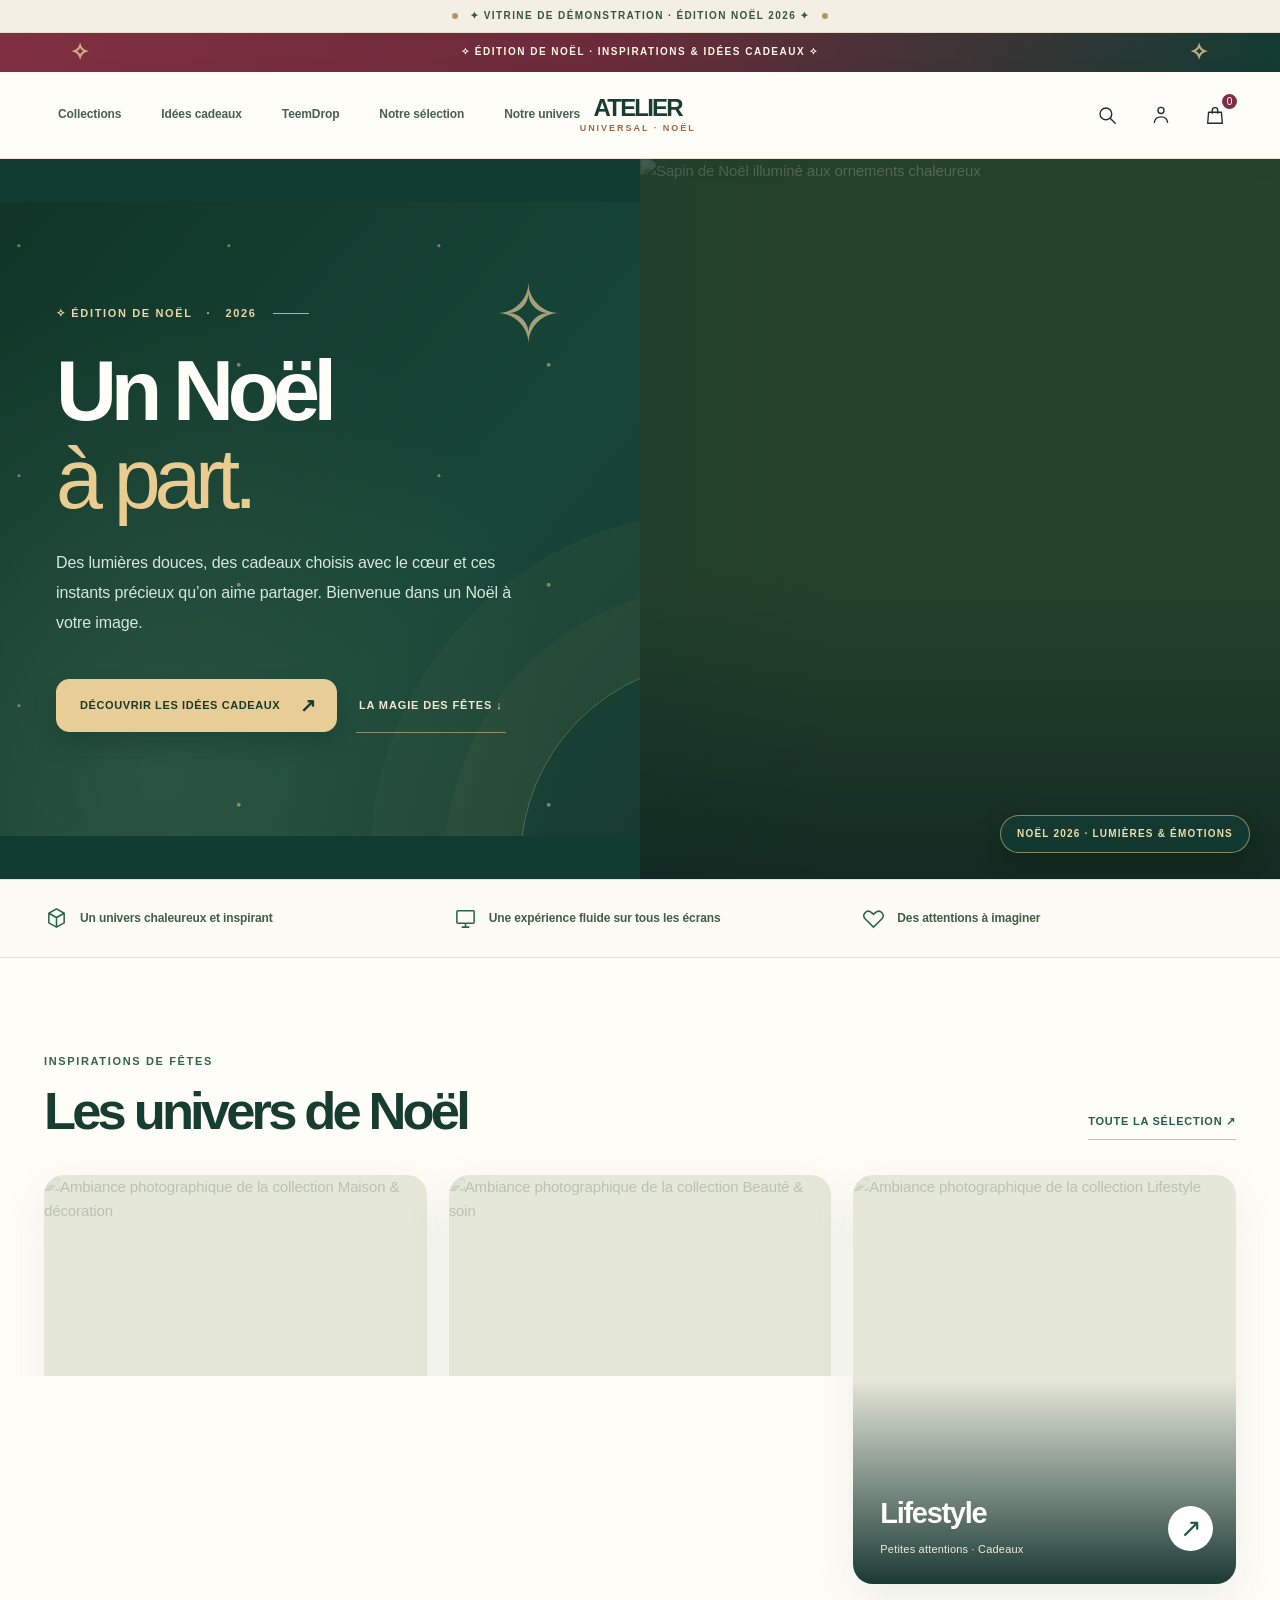
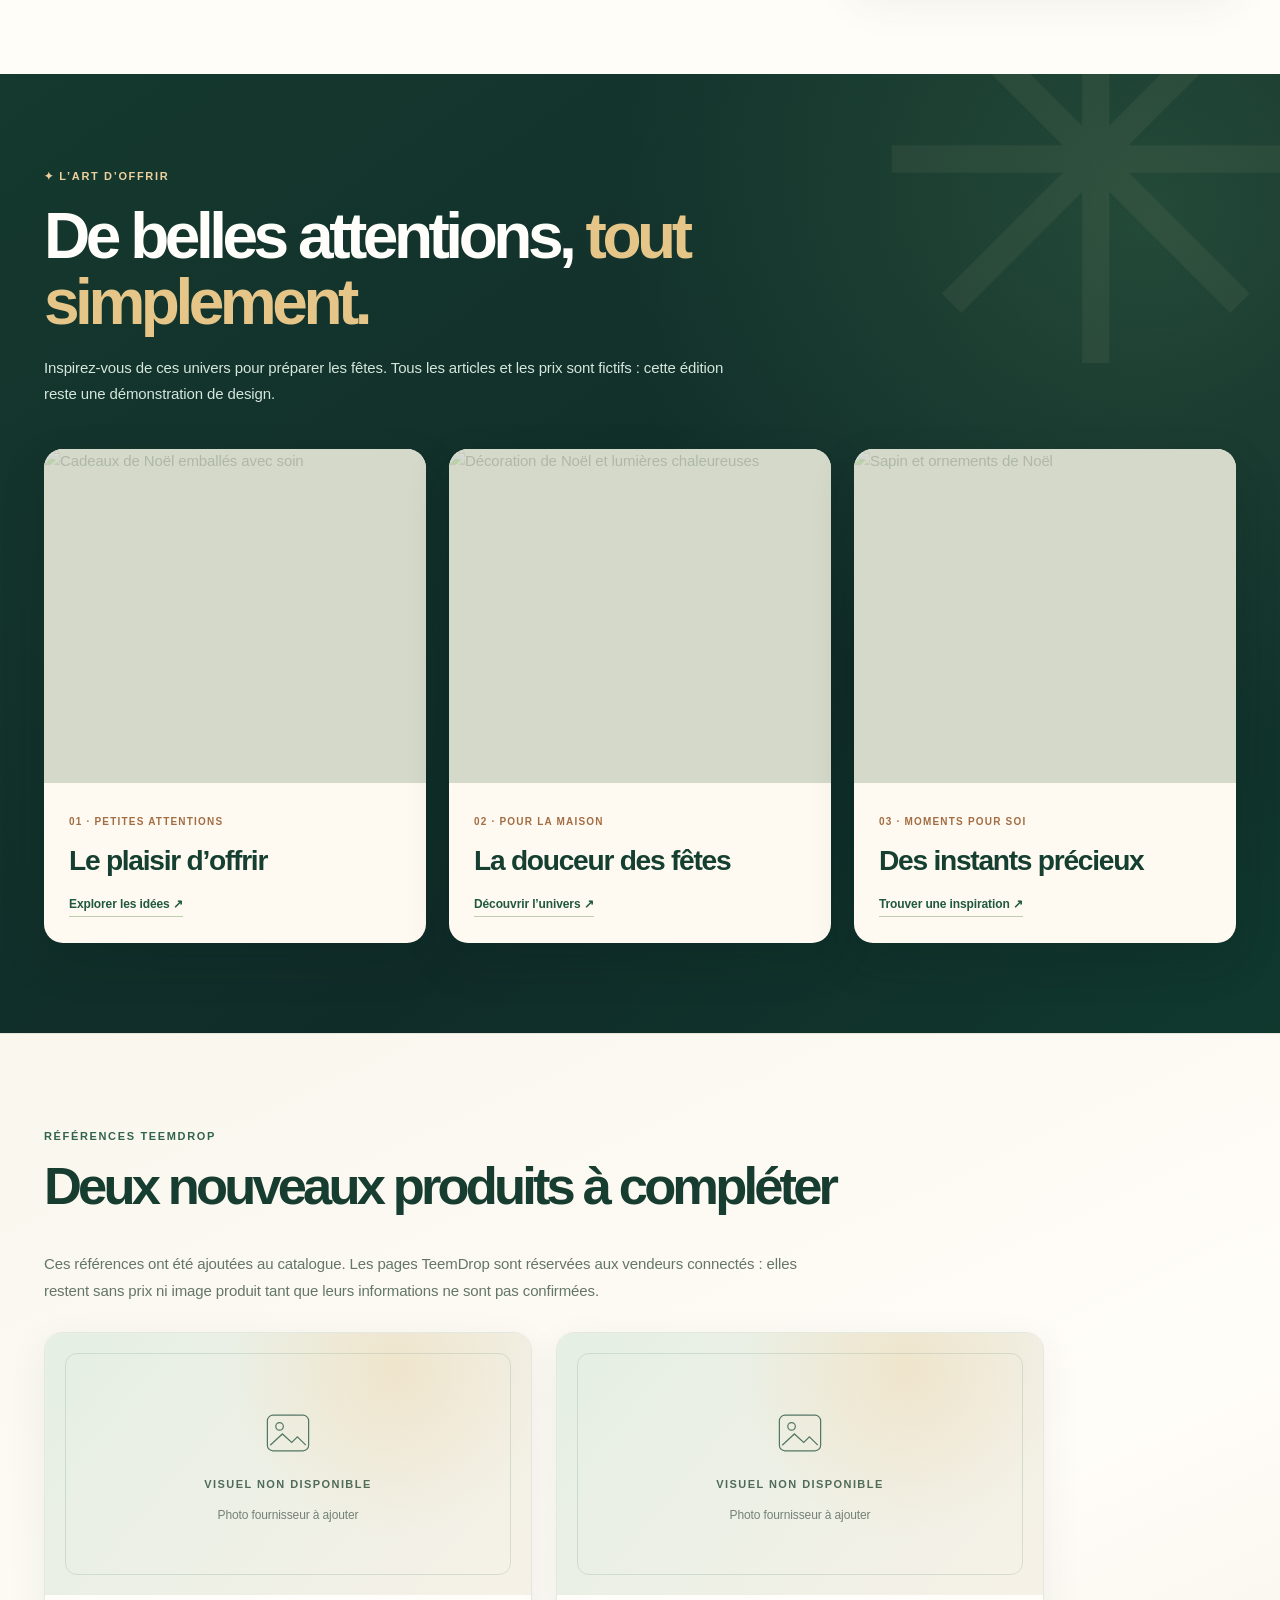
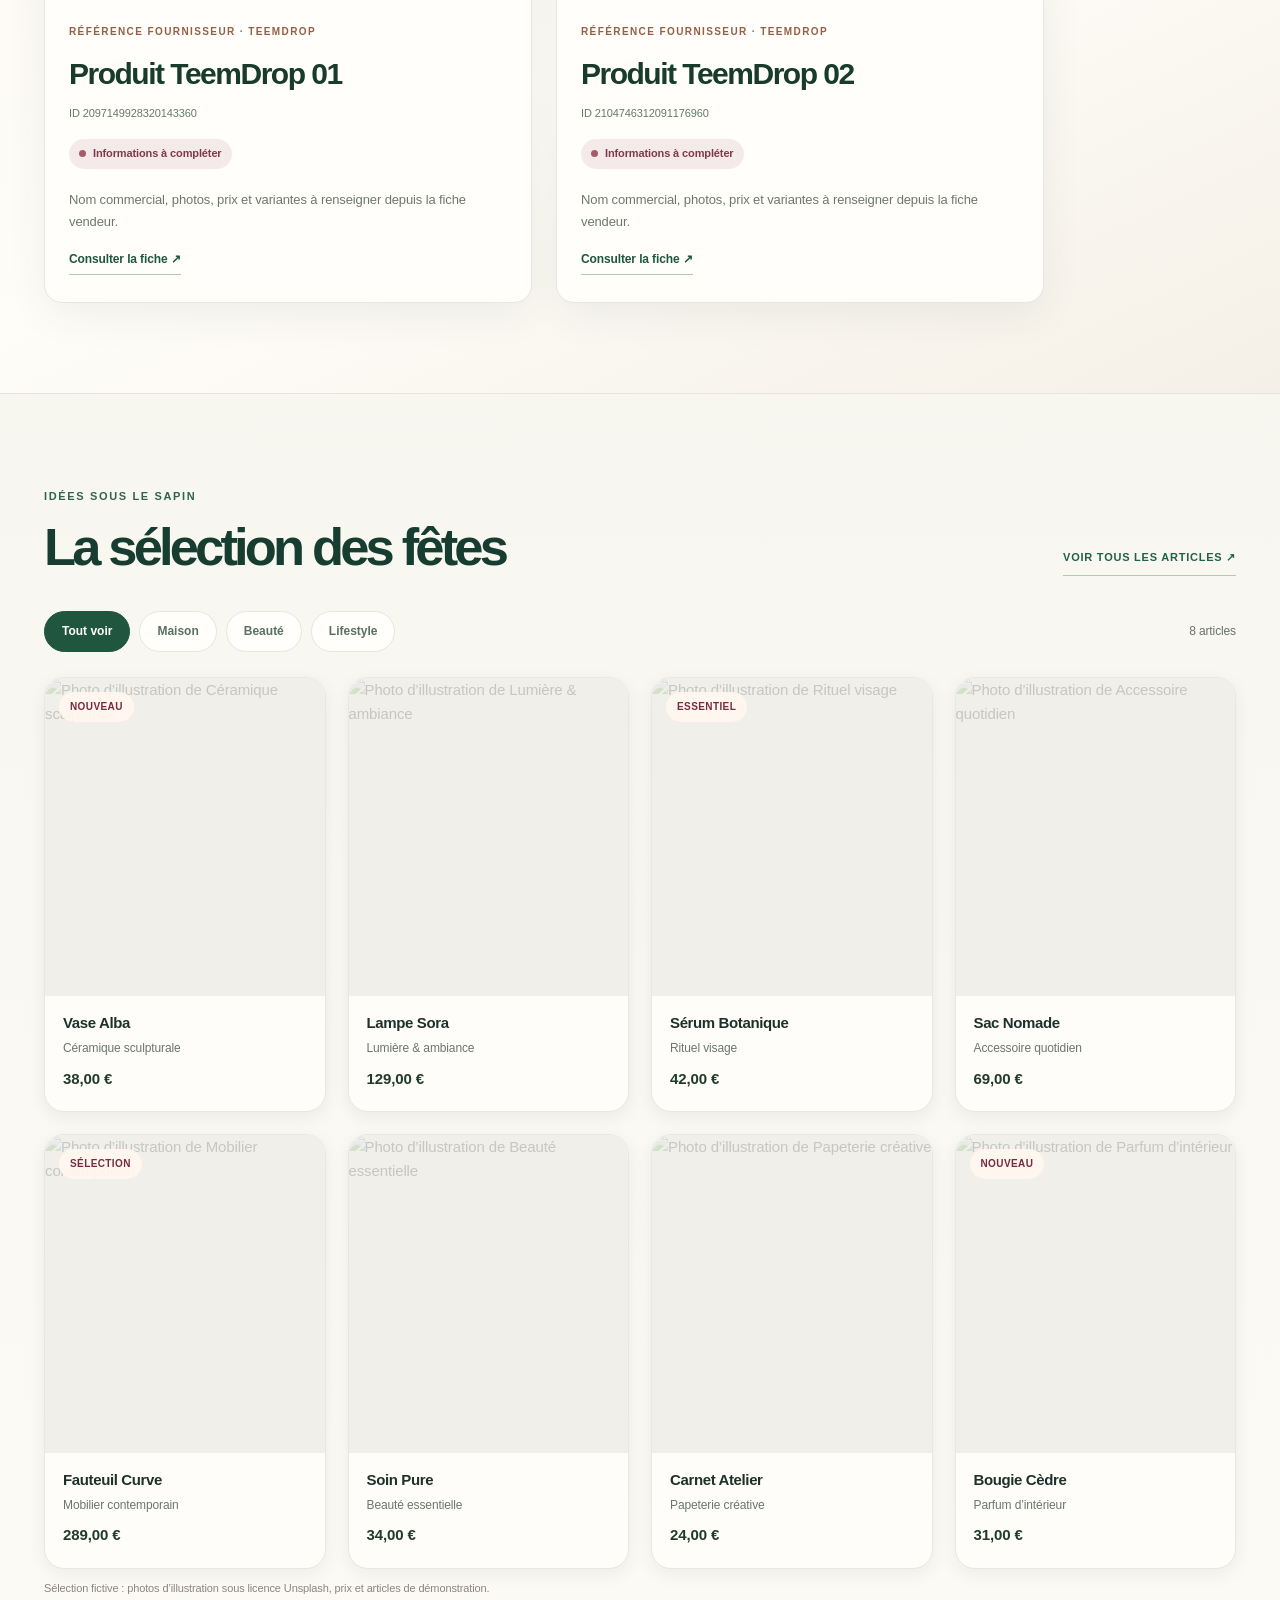
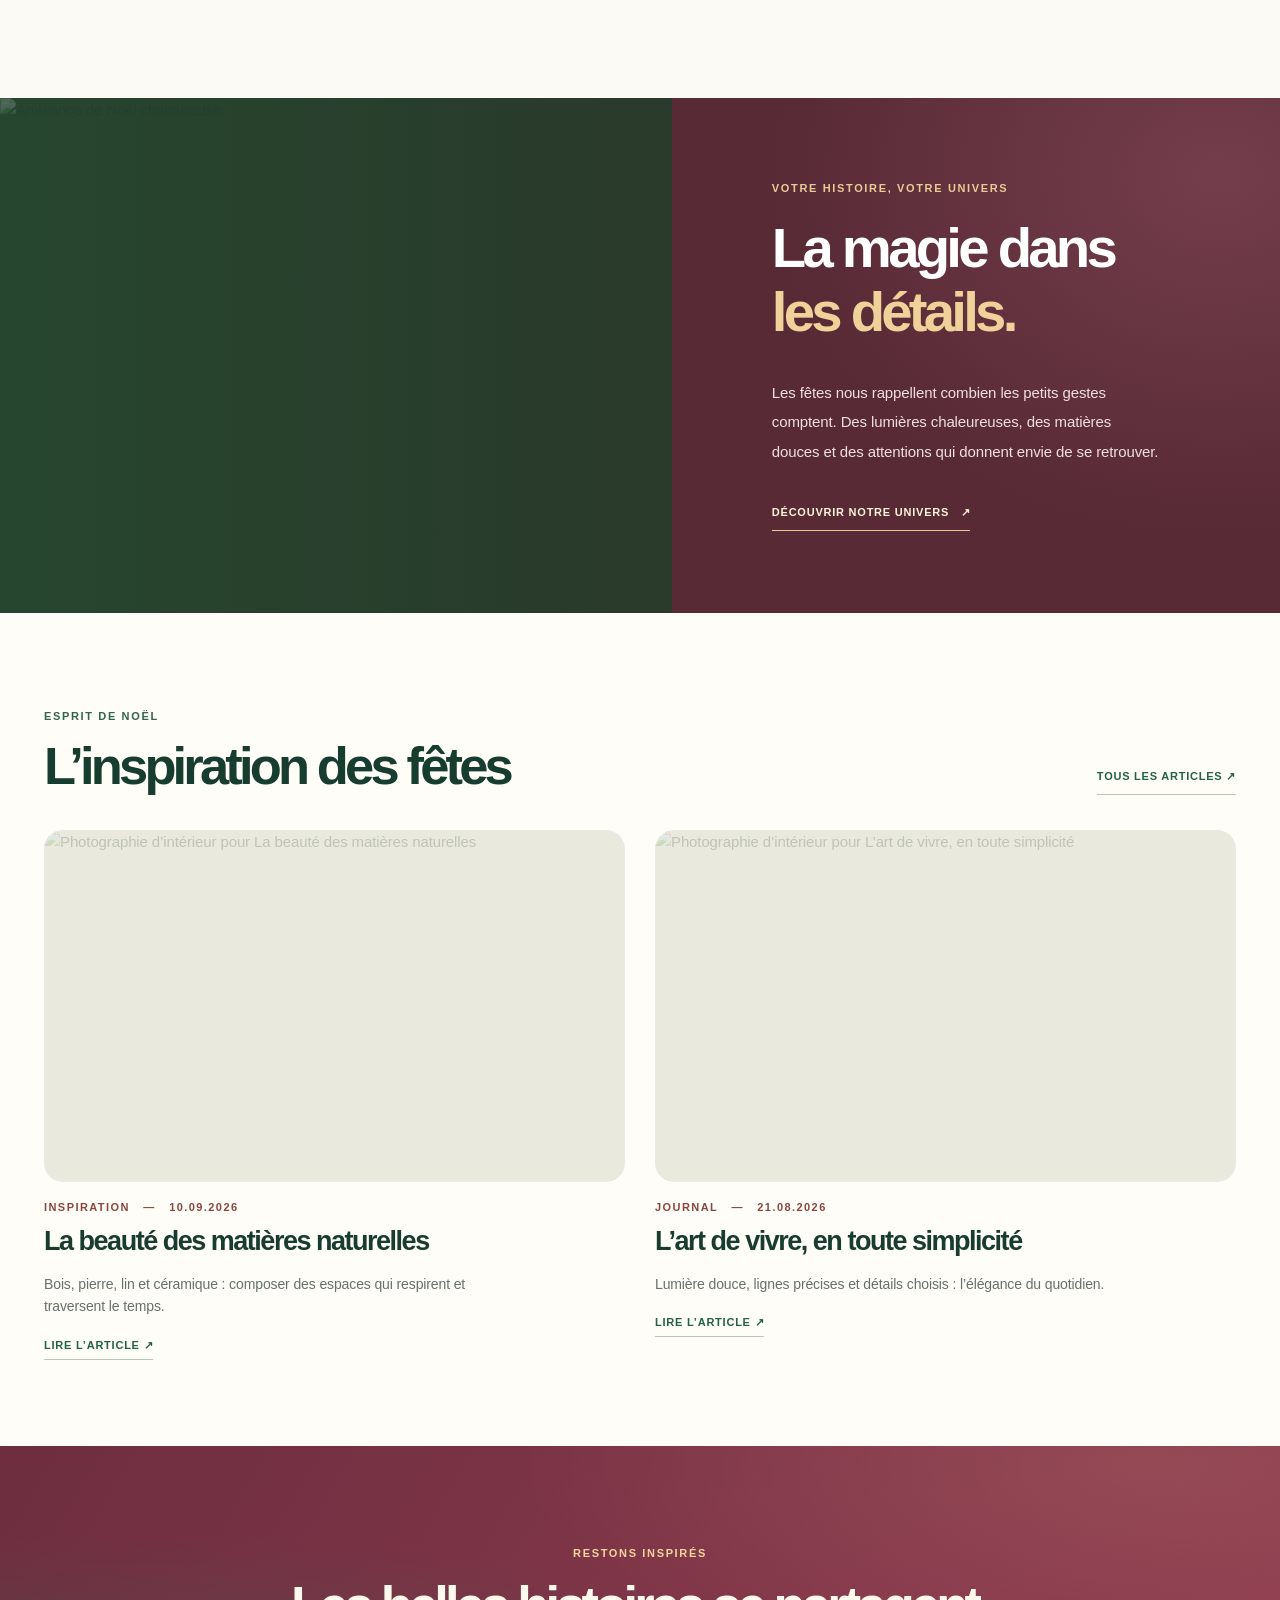
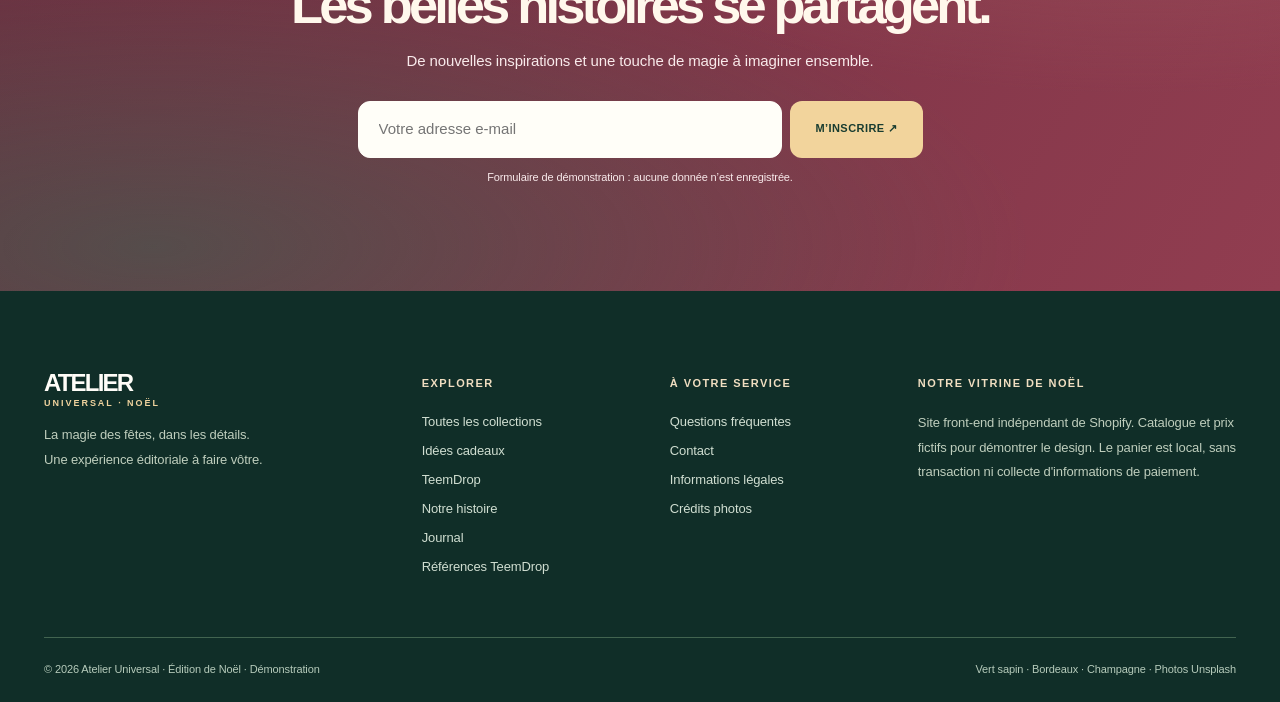
==== commit d04d1394: "deploy: fix TeemDrop 404 with standalone URLs and tested routing" ====
--- a/index.html
+++ b/index.html
@@ -16,7 +16,7 @@
   <link rel="stylesheet" href="./assets/css/modern.css?v=2">
   <link rel="stylesheet" href="./assets/css/christmas.css?v=1">
   <link rel="stylesheet" href="./assets/css/teemdrop.css?v=1">
-  <script type="module" src="./assets/js/app.js"></script>
+  <script type="module" src="./assets/js/app.js?v=teemdrop-routing-2"></script>
 </head>
 <body>
   <a class="skip-link" href="#main">Aller au contenu</a>
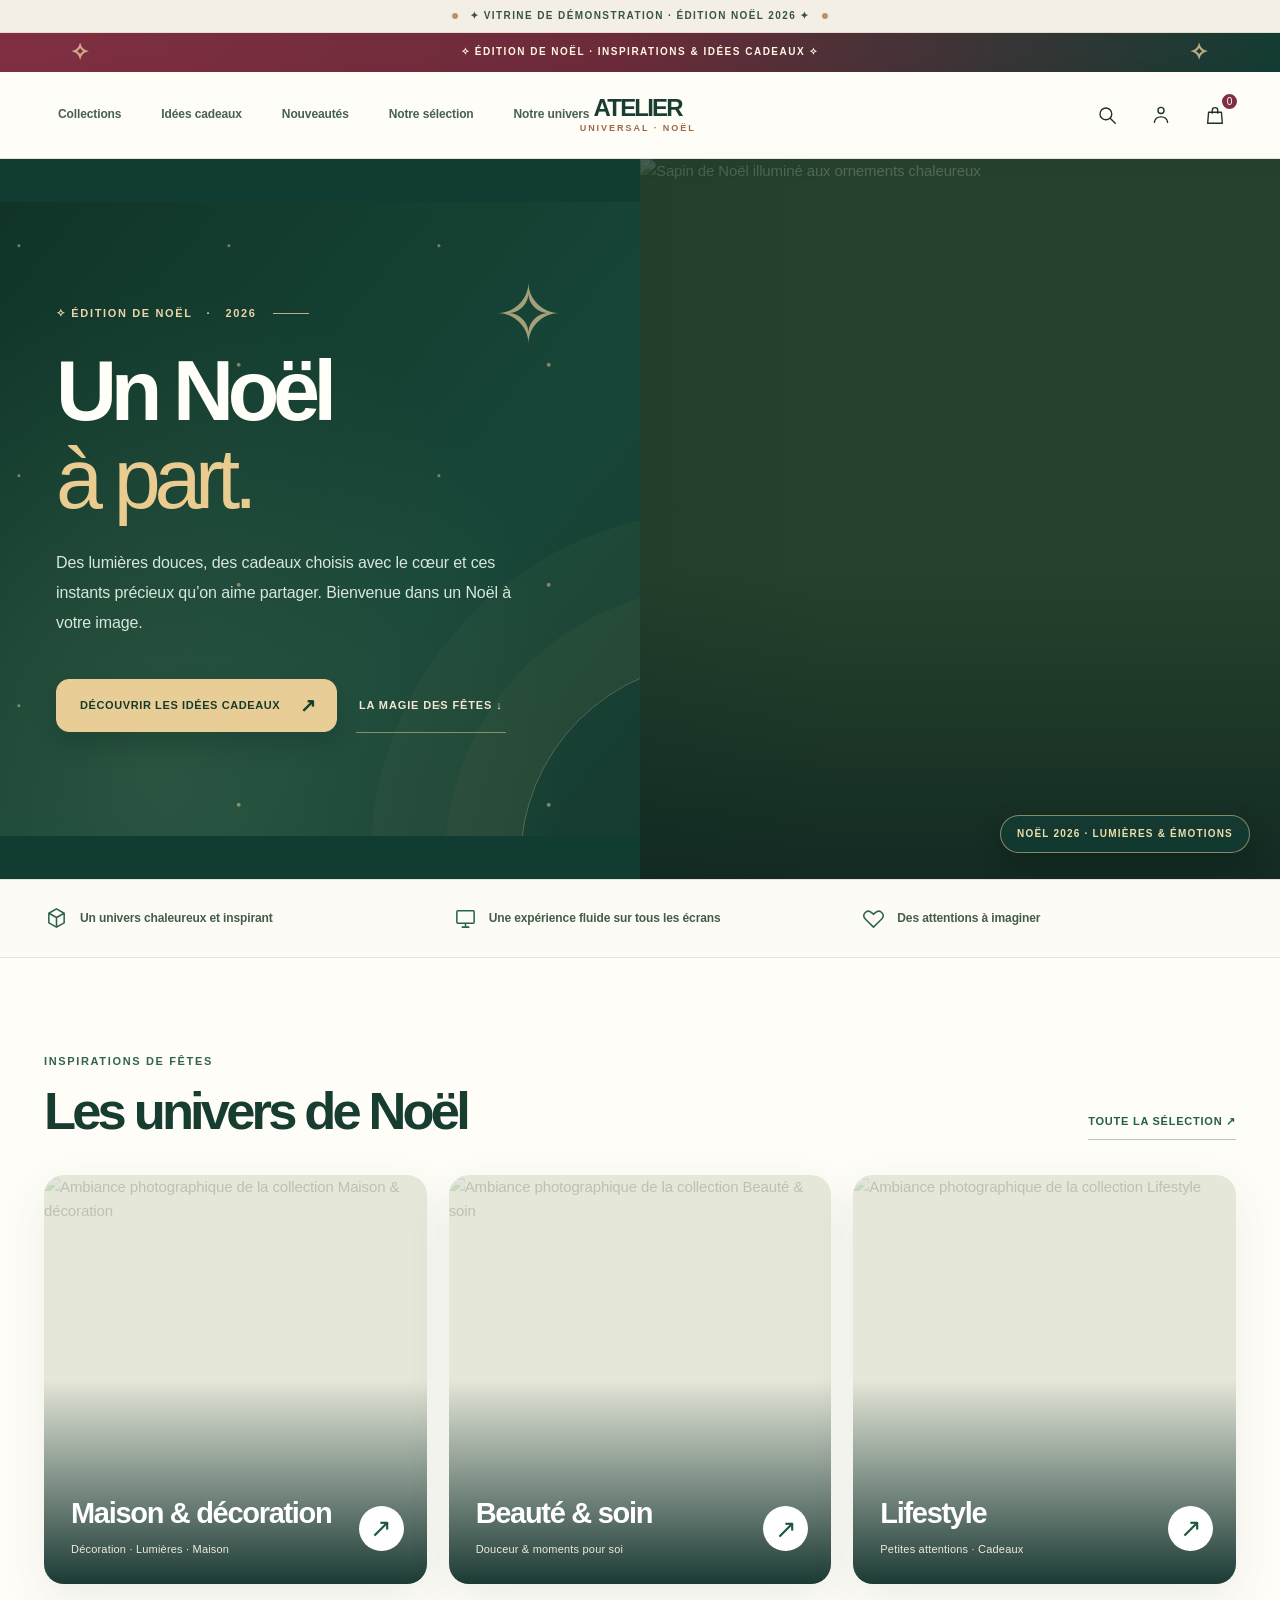
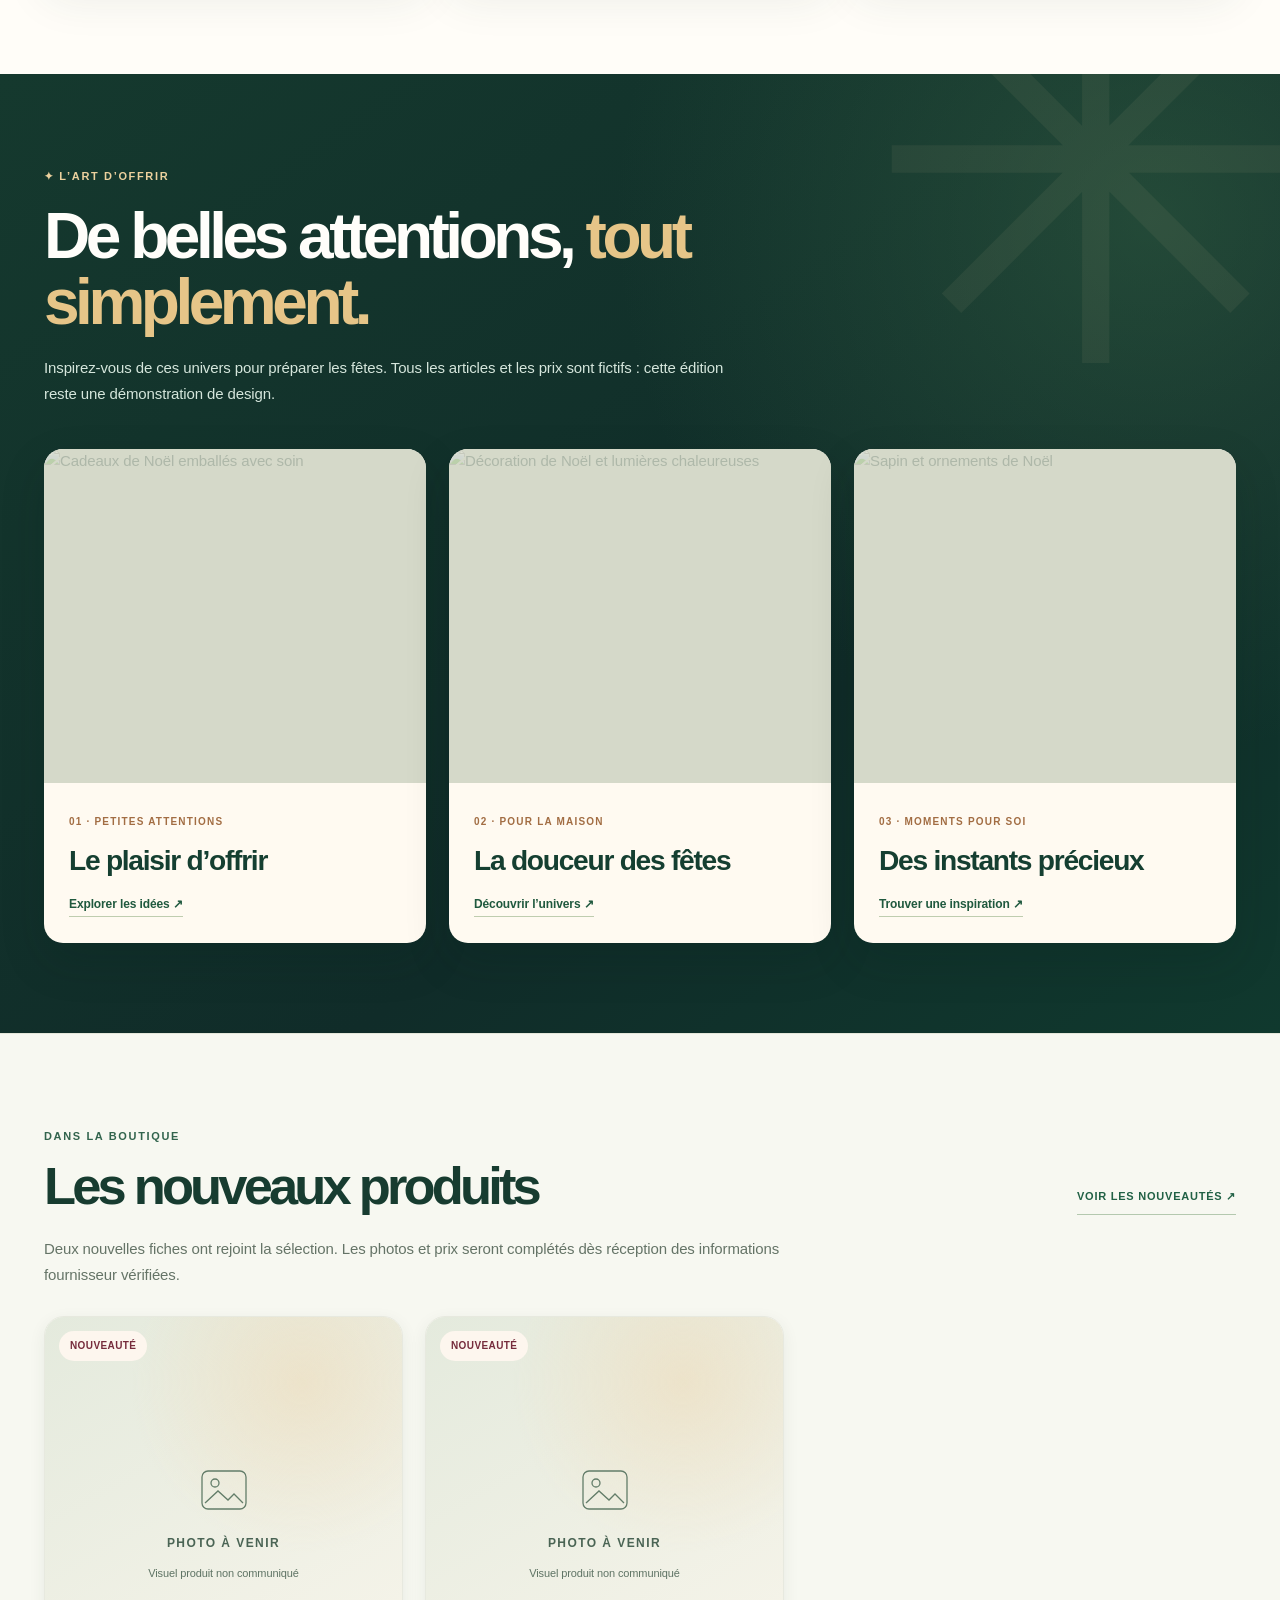
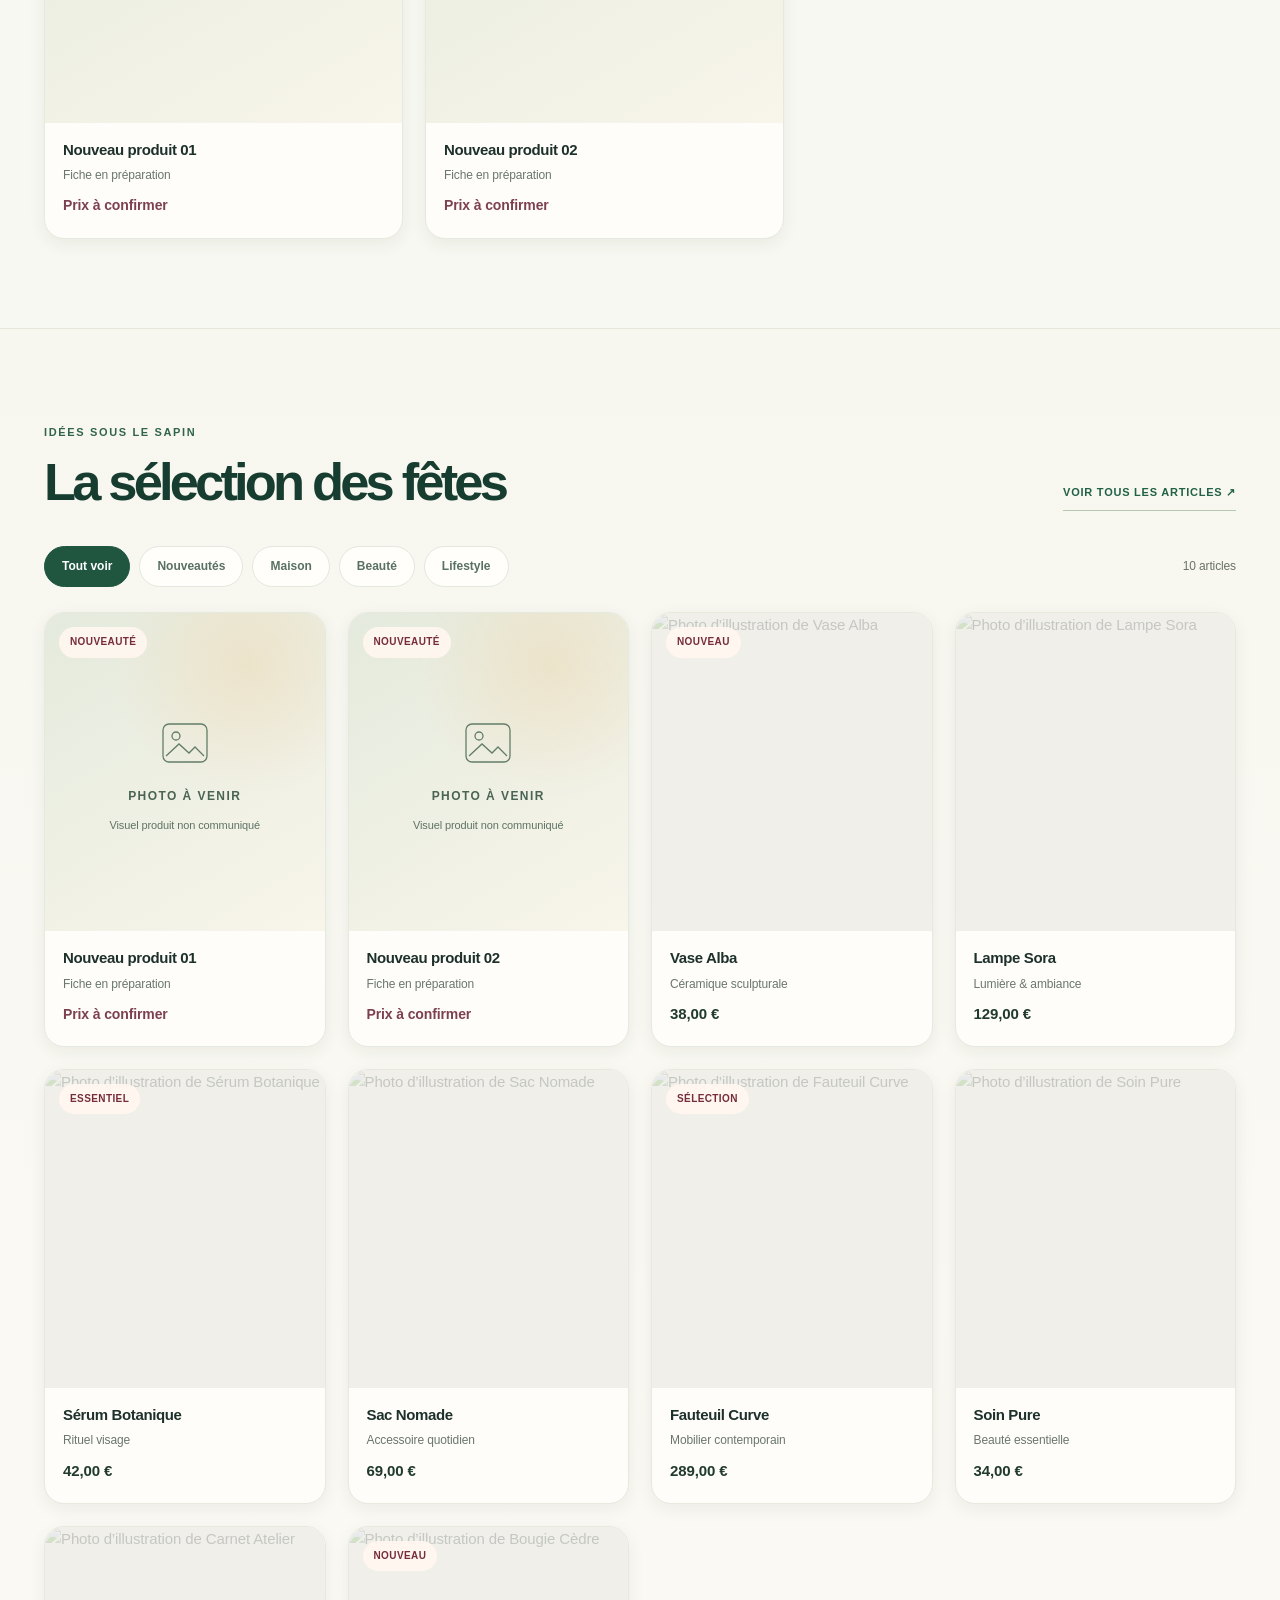
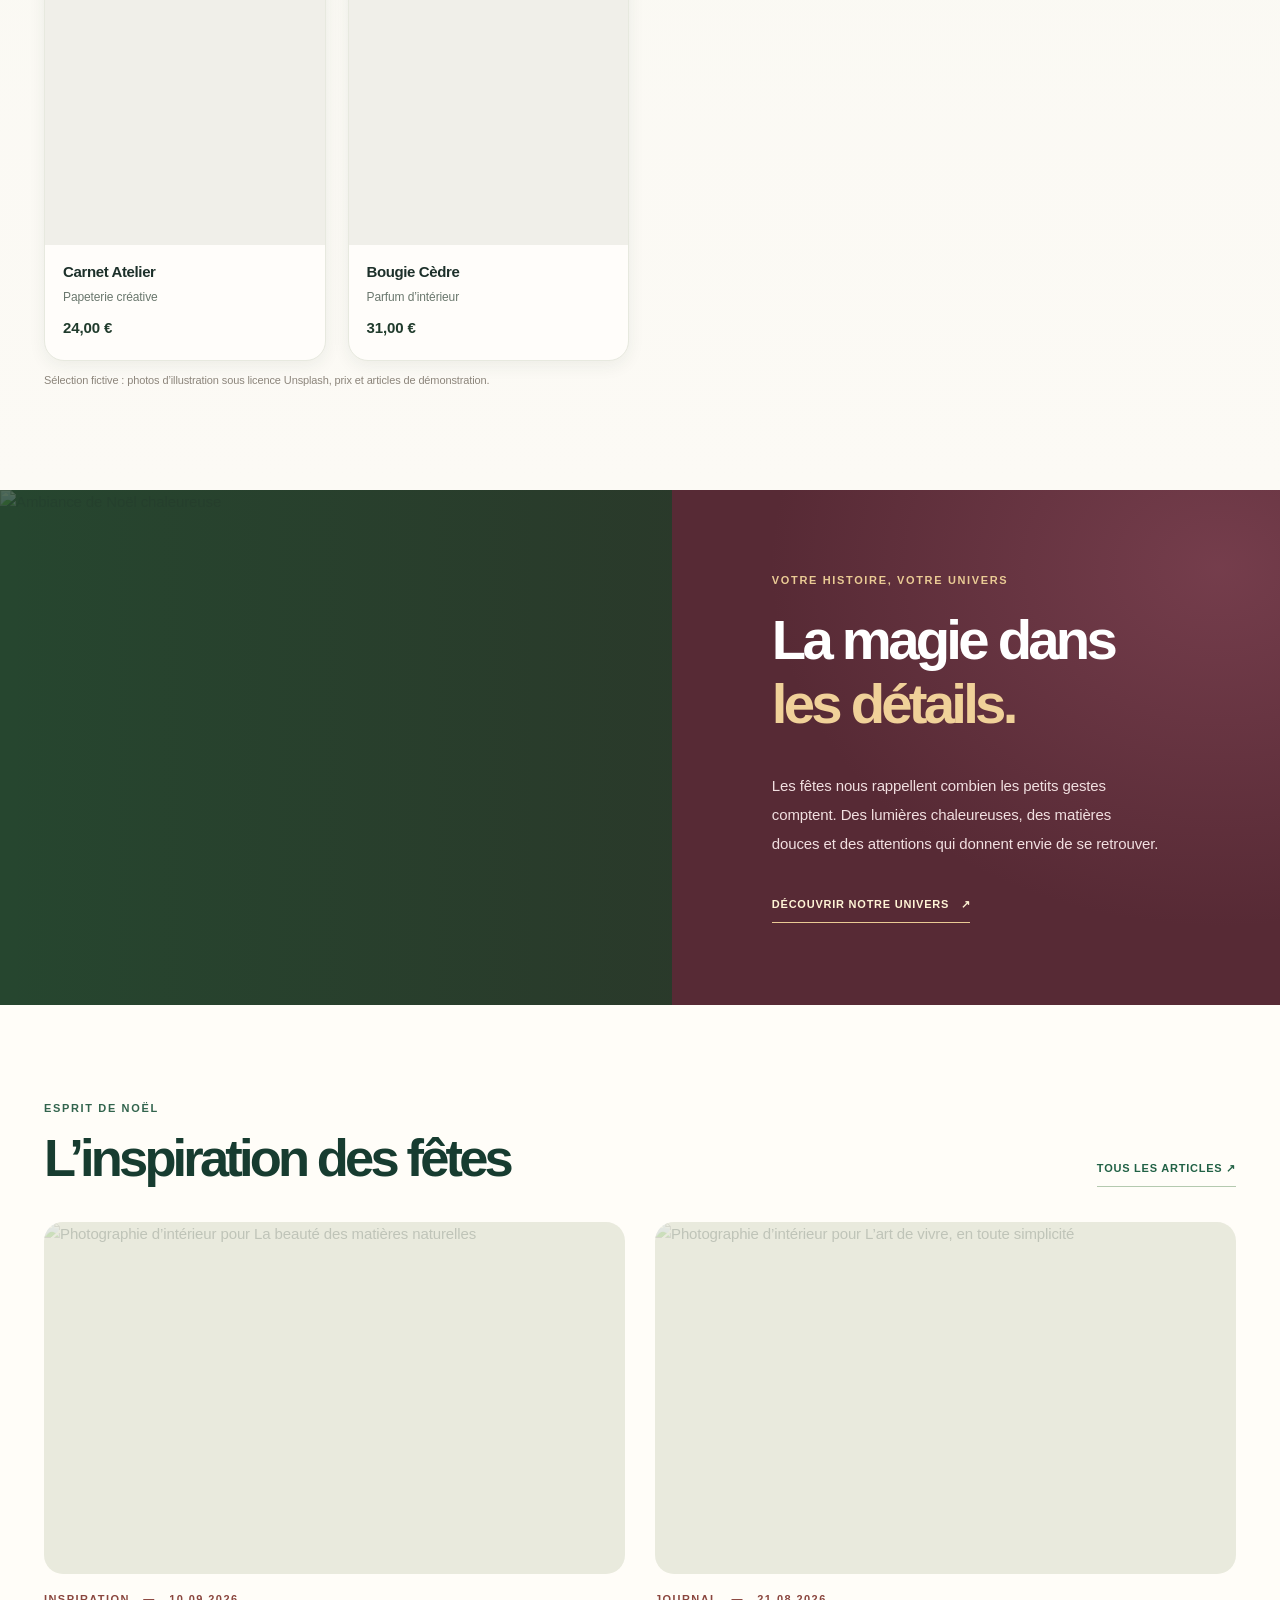
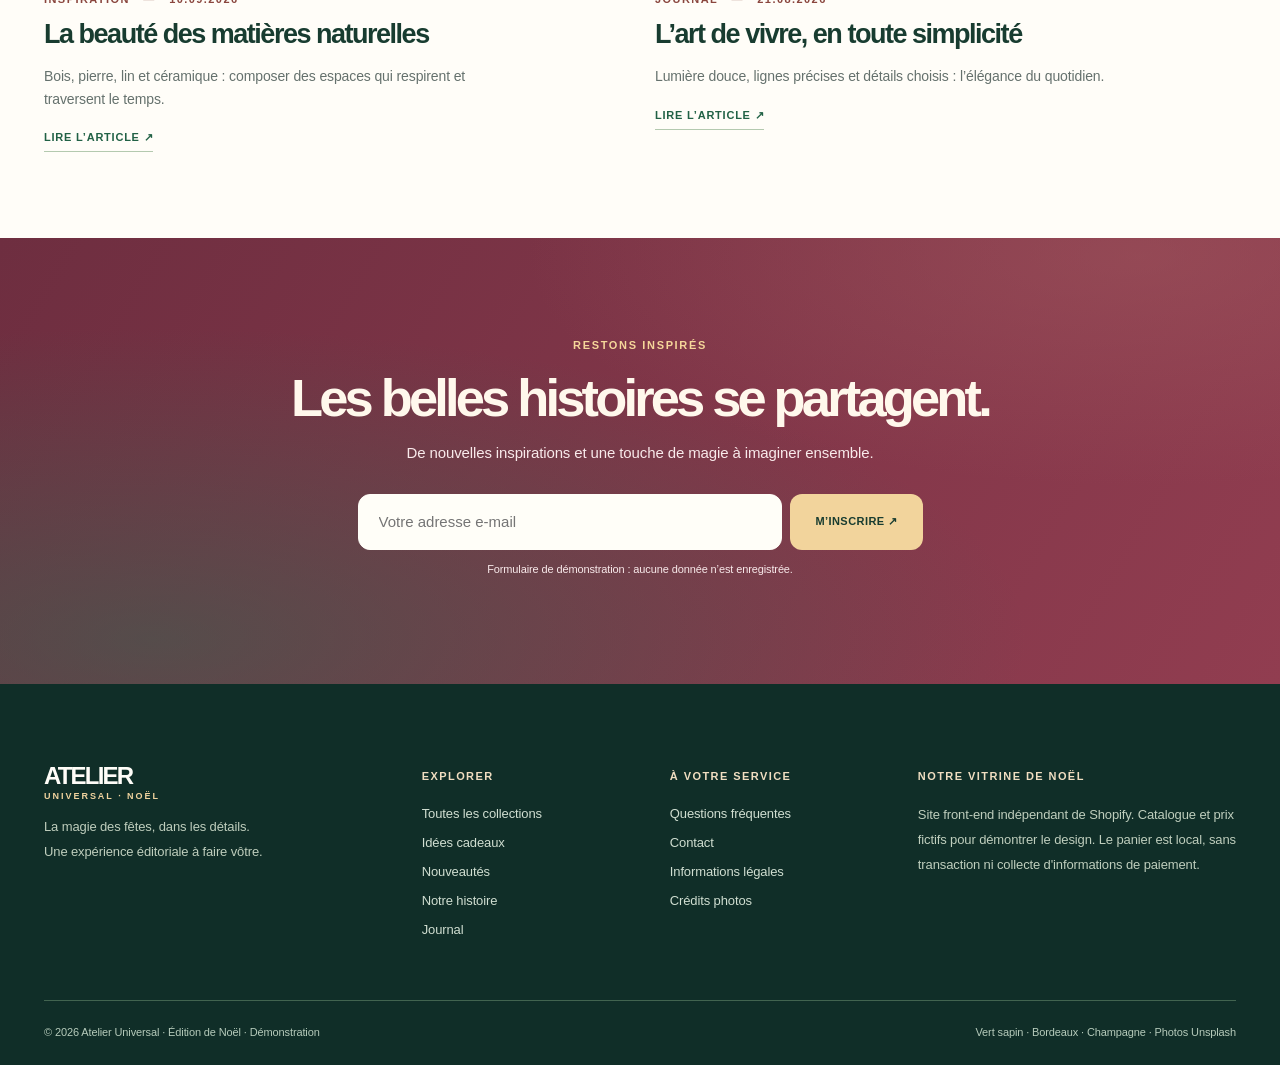
==== commit db6eb1fa: "deploy: publish real in-store product cards and detail pages for both references" ====
--- a/index.html
+++ b/index.html
@@ -15,8 +15,8 @@
   <link rel="stylesheet" href="./assets/css/main.css">
   <link rel="stylesheet" href="./assets/css/modern.css?v=2">
   <link rel="stylesheet" href="./assets/css/christmas.css?v=1">
-  <link rel="stylesheet" href="./assets/css/teemdrop.css?v=1">
-  <script type="module" src="./assets/js/app.js?v=teemdrop-routing-2"></script>
+  <link rel="stylesheet" href="./assets/css/teemdrop.css?v=2">
+  <script type="module" src="./assets/js/app.js?v=product-page-3"></script>
 </head>
 <body>
   <a class="skip-link" href="#main">Aller au contenu</a>
@@ -27,7 +27,7 @@
       <button class="icon-btn mobile-menu-btn" type="button" aria-controls="mobile-nav" aria-expanded="false" data-menu-toggle aria-label="Ouvrir le menu">
         <svg viewBox="0 0 24 24" fill="none" stroke="currentColor" stroke-width="1.6" aria-hidden="true"><path d="M3 6h18M3 12h18M3 18h18"/></svg>
       </button>
-      <nav class="desktop-nav" aria-label="Navigation principale"><a href="./index.html?page=collection">Collections</a><a href="./index.html#cadeaux">Idées cadeaux</a><a href="./index.html#fournisseurs">TeemDrop</a><a href="./index.html#selection">Notre sélection</a><a href="./index.html?page=histoire">Notre univers</a></nav>
+      <nav class="desktop-nav" aria-label="Navigation principale"><a href="./index.html?page=collection">Collections</a><a href="./index.html#cadeaux">Idées cadeaux</a><a href="./index.html#nouveautes">Nouveautés</a><a href="./index.html#selection">Notre sélection</a><a href="./index.html?page=histoire">Notre univers</a></nav>
       <a class="brand" href="./index.html" aria-label="Atelier Universal, accueil"><span>ATELIER</span><small>UNIVERSAL · NOËL</small></a>
       <div class="header-actions">
         <button class="icon-btn" type="button" data-search-toggle aria-label="Rechercher"><svg viewBox="0 0 24 24" fill="none" stroke="currentColor" stroke-width="1.5" aria-hidden="true"><circle cx="10.8" cy="10.8" r="6.4"/><path d="m16 16 5 5"/></svg></button>
@@ -35,14 +35,14 @@
         <button class="icon-btn cart-trigger" type="button" data-cart-toggle aria-label="Ouvrir le panier de démonstration"><svg viewBox="0 0 24 24" fill="none" stroke="currentColor" stroke-width="1.5" aria-hidden="true"><path d="M5 9h14l1 12H4L5 9ZM9 10V7a3 3 0 0 1 6 0v3"/></svg><span class="cart-number" data-cart-count>0</span></button>
       </div>
     </div>
-    <nav class="mobile-nav" id="mobile-nav" aria-label="Menu mobile" hidden><a href="./index.html?page=collection">Collections</a><a href="./index.html#cadeaux">Idées cadeaux</a><a href="./index.html#fournisseurs">TeemDrop</a><a href="./index.html#selection">Notre sélection</a><a href="./index.html?page=histoire">Notre univers</a><a href="./index.html?page=faq">Questions fréquentes</a><a href="./index.html?page=contact">Contact</a></nav>
+    <nav class="mobile-nav" id="mobile-nav" aria-label="Menu mobile" hidden><a href="./index.html?page=collection">Collections</a><a href="./index.html#cadeaux">Idées cadeaux</a><a href="./index.html#nouveautes">Nouveautés</a><a href="./index.html#selection">Notre sélection</a><a href="./index.html?page=histoire">Notre univers</a><a href="./index.html?page=faq">Questions fréquentes</a><a href="./index.html?page=contact">Contact</a></nav>
     <div class="search-panel" id="search-panel" hidden><form class="search-form wrap" action="./index.html" method="get" role="search"><input type="hidden" name="page" value="recherche"><label class="sr-only" for="search-field">Rechercher des produits</label><input id="search-field" name="q" type="search" autocomplete="off" placeholder="Que recherchez-vous ?" required><button type="submit">Rechercher <span aria-hidden="true">↗</span></button></form></div>
   </header>
   <main id="main" tabindex="-1"></main>
   <footer class="site-footer">
     <div class="wrap footer-grid">
       <div class="footer-brand"><a class="brand brand-inverse" href="./index.html"><span>ATELIER</span><small>UNIVERSAL · NOËL</small></a><p>La magie des fêtes, dans les détails.<br>Une expérience éditoriale à faire vôtre.</p></div>
-      <div><h2>Explorer</h2><a href="./index.html?page=collection">Toutes les collections</a><a href="./index.html#cadeaux">Idées cadeaux</a><a href="./index.html#fournisseurs">TeemDrop</a><a href="./index.html?page=histoire">Notre histoire</a><a href="./index.html?page=journal">Journal</a><a href="./index.html#fournisseurs">Références TeemDrop</a></div>
+      <div><h2>Explorer</h2><a href="./index.html?page=collection">Toutes les collections</a><a href="./index.html#cadeaux">Idées cadeaux</a><a href="./index.html#nouveautes">Nouveautés</a><a href="./index.html?page=histoire">Notre histoire</a><a href="./index.html?page=journal">Journal</a></div>
       <div><h2>À votre service</h2><a href="./index.html?page=faq">Questions fréquentes</a><a href="./index.html?page=contact">Contact</a><a href="./index.html?page=legal">Informations légales</a><a href="./index.html?page=credits">Crédits photos</a></div>
       <div class="footer-note"><h2>Notre vitrine de Noël</h2><p>Site front-end indépendant de Shopify. Catalogue et prix fictifs pour démontrer le design. Le panier est local, sans transaction ni collecte d'informations de paiement.</p></div>
     </div>
--- a/assets/css/teemdrop.css
+++ b/assets/css/teemdrop.css
@@ -1,31 +1,21 @@
-/* TeemDrop: visibly incomplete listings, no fictitious media, prices or ordering. */
-.td-section{background:linear-gradient(155deg,#f9f6ed,#fffdf8 58%,#f4f0e7);border-block:1px solid #e8e4d9;position:relative}
-.td-intro{max-width:760px;margin:12px 0 28px;color:#647569;font-size:15px;line-height:1.8}
-.td-grid{display:grid;grid-template-columns:repeat(2,minmax(0,1fr));gap:24px;max-width:1000px}
-.td-card{min-width:0;background:#fffefa;border:1px solid #e4e8df;border-radius:18px;overflow:hidden;box-shadow:0 12px 40px #103f2911;transition:transform .18s,box-shadow .18s}
-.td-card:hover{transform:translateY(-3px);box-shadow:0 19px 45px #123a281d}
-.td-preview{min-height:262px;display:flex;flex-direction:column;align-items:center;justify-content:center;gap:13px;position:relative;background:radial-gradient(circle at 72% 14%,#f0dfbfaa,transparent 40%),linear-gradient(130deg,#e5efe4,#f6f1e7);color:#506b5a;text-align:center;padding:28px}
-.td-preview:after{content:"";position:absolute;inset:20px;border:1px solid #9ab39b55;border-radius:12px;pointer-events:none}
-.td-preview svg{height:60px;width:60px;stroke:#547766;stroke-width:1.3;fill:none}
-.td-preview strong{font-size:11px;letter-spacing:.13em;text-transform:uppercase}
-.td-preview small{font-size:12px;color:#748175}
-.td-card__info{padding:23px 24px 27px}
-.td-label{color:#946044;text-transform:uppercase;font-size:10px;font-weight:800;letter-spacing:.14em}
-.td-card h3{margin:8px 0 6px;font-size:clamp(22px,2.5vw,30px);letter-spacing:-.05em;font-weight:770;color:#183b2c}
-.td-card p{font-size:13px;color:#6c786e;line-height:1.7}
-.td-ref{font-size:11px;color:#66796b;overflow-wrap:anywhere;display:block}
-.td-status{display:inline-flex;align-items:center;gap:7px;padding:6px 10px;background:#f5eaea;color:#803949;border-radius:99px;font-weight:750;font-size:11px;margin:16px 0 7px}
-.td-status:before{content:"";width:7px;height:7px;background:#a35d69;border-radius:50%}
-.td-link{color:#205640;font-size:12px;font-weight:800;border-bottom:1px solid #b5c6b1;display:inline-block;padding-bottom:5px}
-.td-link:hover{color:#813d4c;border-color:#813d4c}
-.td-detail{display:grid;grid-template-columns:minmax(0,.95fr) minmax(0,1.05fr);align-items:center;gap:clamp(25px,5vw,75px)}
-.td-detail .td-preview{min-height:465px;border-radius:20px}
-.td-detail__info h1{font-size:clamp(34px,5vw,62px);line-height:1.12;letter-spacing:-.06em}
-.td-detail__info>p{color:#607368;line-height:1.85}
-.td-facts{border-top:1px solid #dfe6dc;border-bottom:1px solid #dfe6dc;padding:20px 0;margin:26px 0;display:grid;gap:15px}
-.td-facts dt{font-size:12px;color:#647669}
-.td-facts dd{margin:3px 0 0;font-weight:750;overflow-wrap:anywhere}
-.td-actions{display:flex;flex-wrap:wrap;align-items:center;gap:15px}
-.td-note{margin-top:17px;font-size:12px;color:#68796c}
-@media(max-width:760px){.td-grid,.td-detail{grid-template-columns:1fr}.td-detail .td-preview{min-height:310px}.td-preview{min-height:210px}.td-card__info{padding:22px}.td-detail__info h1{font-size:39px}}
-@media(prefers-reduced-motion:reduce){.td-card{transition:none}}
+/* Atelier Universal - pending supplier products in the regular product layout */
+.product-media-pending{height:100%;min-height:240px;width:100%;display:flex;flex-direction:column;align-items:center;justify-content:center;gap:12px;text-align:center;padding:22px;background:radial-gradient(circle at 72% 16%,#eedbb993,transparent 40%),linear-gradient(150deg,#e4eadd,#f8f5eb);color:#4a6454}
+.product-media-pending svg{height:64px;width:64px;stroke:#637d69}
+.product-media-pending strong{font-weight:800;font-size:12px;letter-spacing:.12em;text-transform:uppercase}
+.product-media-pending small{font-size:11px;color:#5e7364;line-height:1.4}
+.product-image a>.product-media-pending{height:100%}
+.price-pending{font-size:14px;color:#7c4050;font-weight:730}
+.arrivals-section{background:#f7f8f1;border-block:1px solid #e4e7da}
+.arrivals-lead{font-size:15px;line-height:1.75;color:#657467;max-width:740px;margin:-14px 0 27px}
+.arrivals-section .product-grid{max-width:740px;grid-template-columns:repeat(2,minmax(0,1fr))}
+.detail-main-photo--pending{background:#e6ebe1}
+.detail-main-photo--pending .product-media-pending{min-height:540px}
+.product-awaiting-data{margin:25px 0;padding:22px 24px;border-radius:16px;border:1px solid #dce5d8;background:#f4f8f0}
+.product-awaiting-data>strong{display:block;font-size:16px;color:#234933;margin-bottom:6px}
+.product-awaiting-data p{font-size:13px;color:#607366;line-height:1.75}
+.product-awaiting-data dl{border-top:1px solid #dce6d7;margin-top:15px;padding-top:14px;display:grid;gap:9px}
+.product-awaiting-data dl div{display:flex;justify-content:space-between;align-items:baseline;gap:20px;font-size:12px}
+.product-awaiting-data dt{color:#6c7a70}
+.product-awaiting-data dd{margin:0;text-align:right;font-weight:780;color:#25503a;overflow-wrap:anywhere}
+@media(max-width:760px){.arrivals-section .product-grid{grid-template-columns:repeat(2,minmax(0,1fr));max-width:none}.detail-main-photo--pending .product-media-pending{min-height:340px}}
+@media(max-width:430px){.product-media-pending{min-height:182px;padding:12px}.product-media-pending svg{width:40px;height:40px}.product-media-pending strong{font-size:9px}.product-media-pending small{font-size:9px}.product-awaiting-data{padding:17px}}
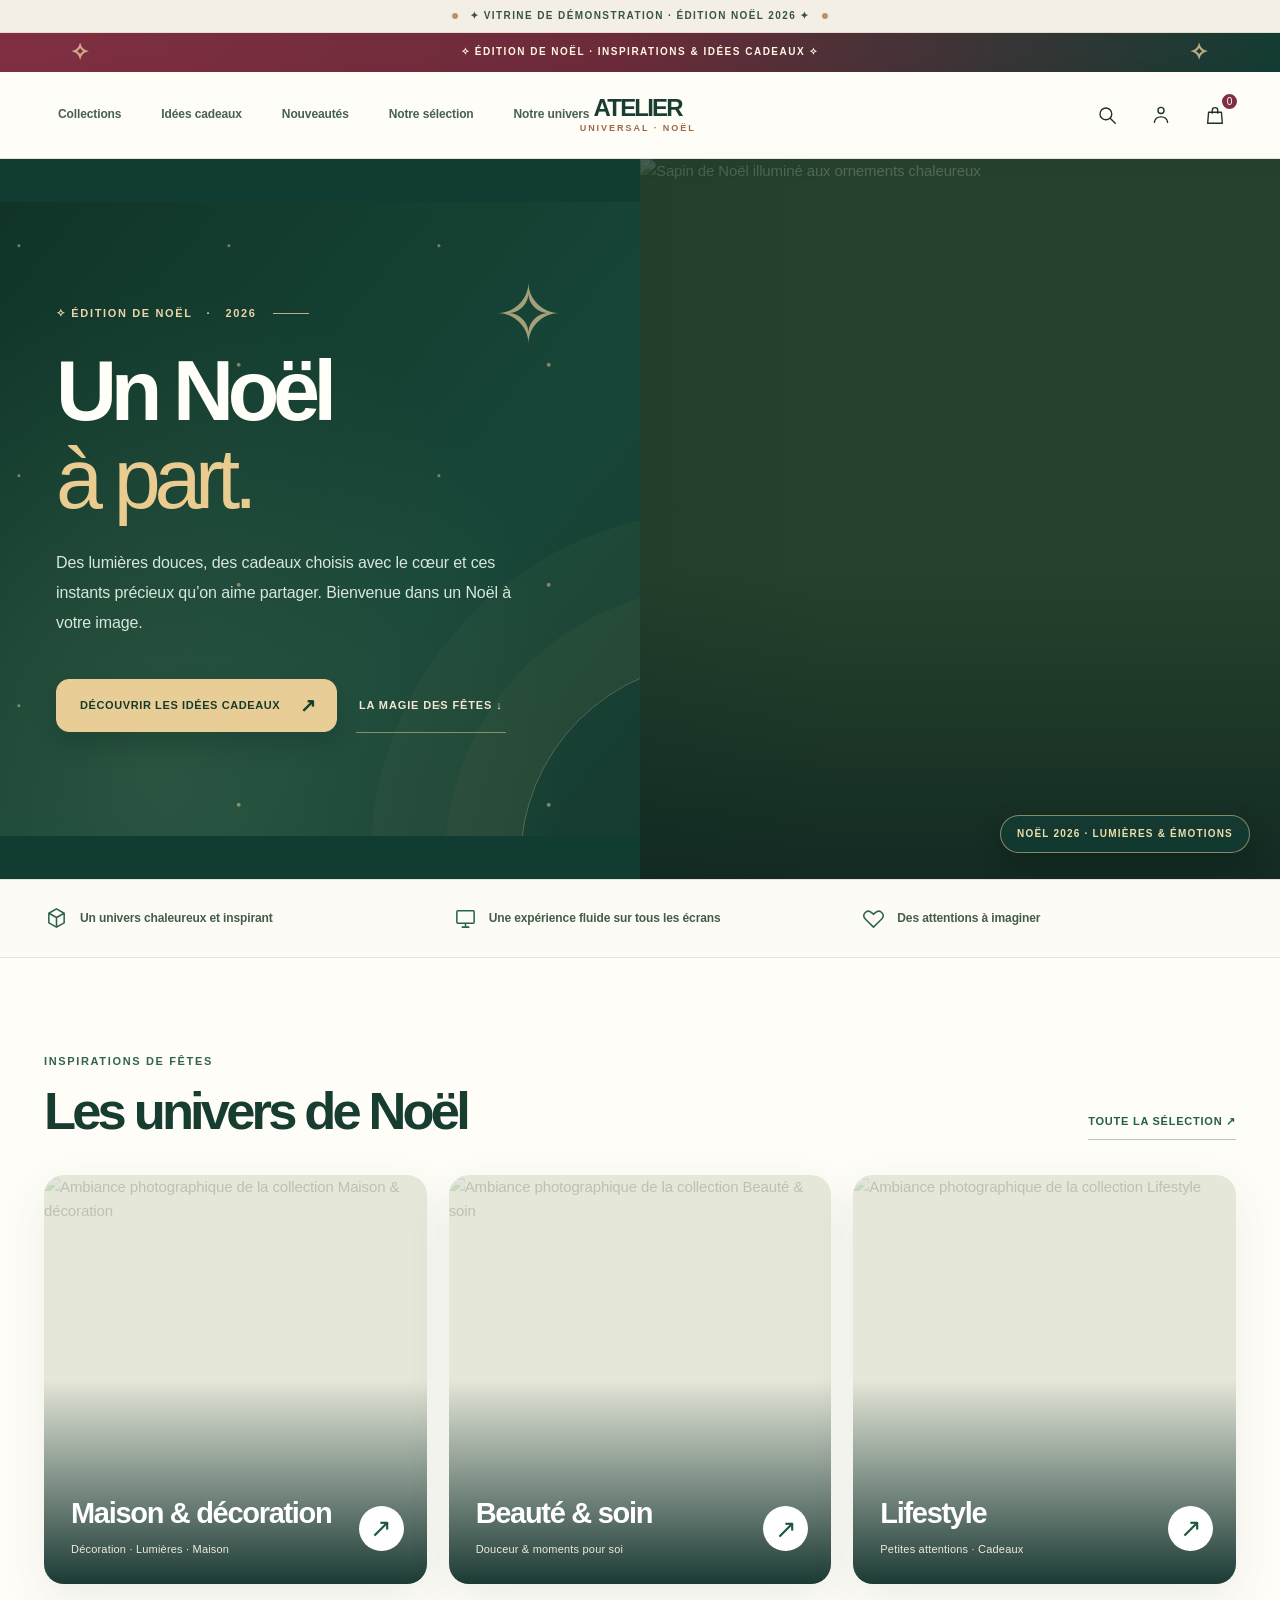
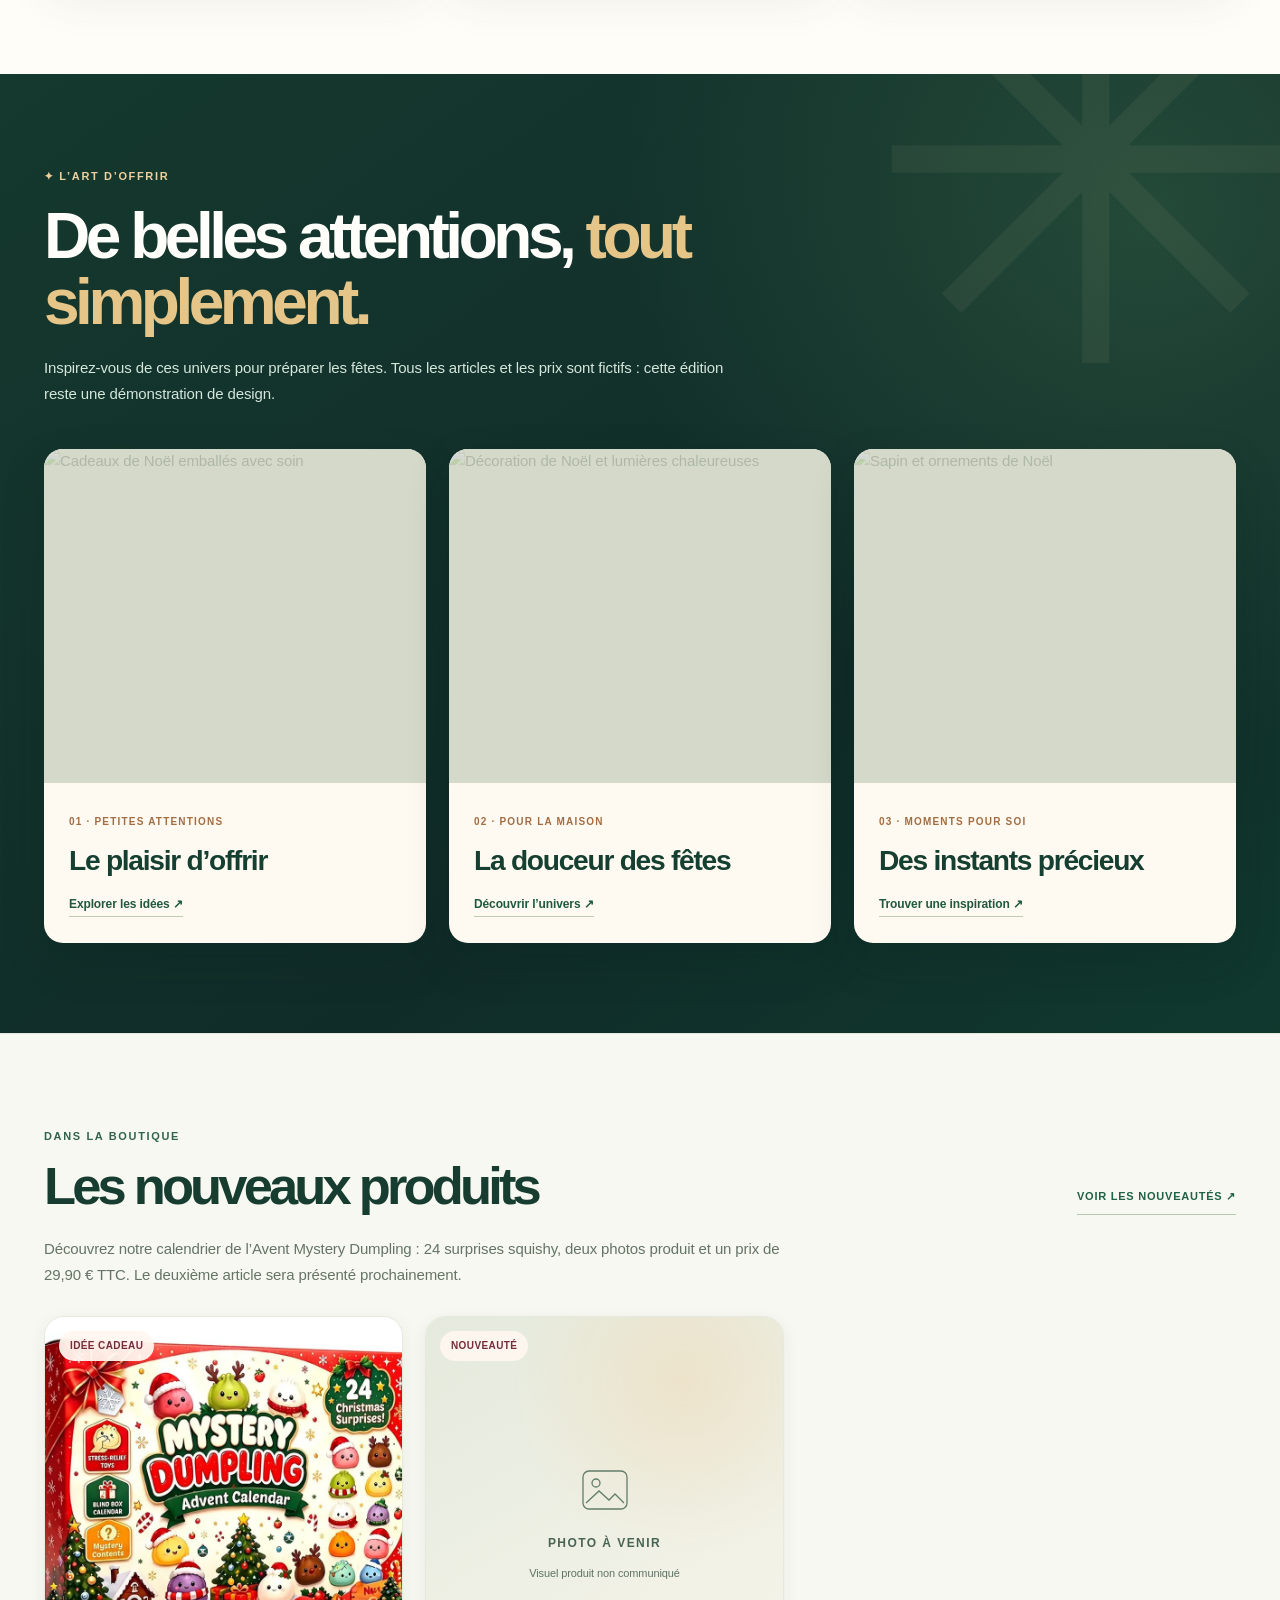
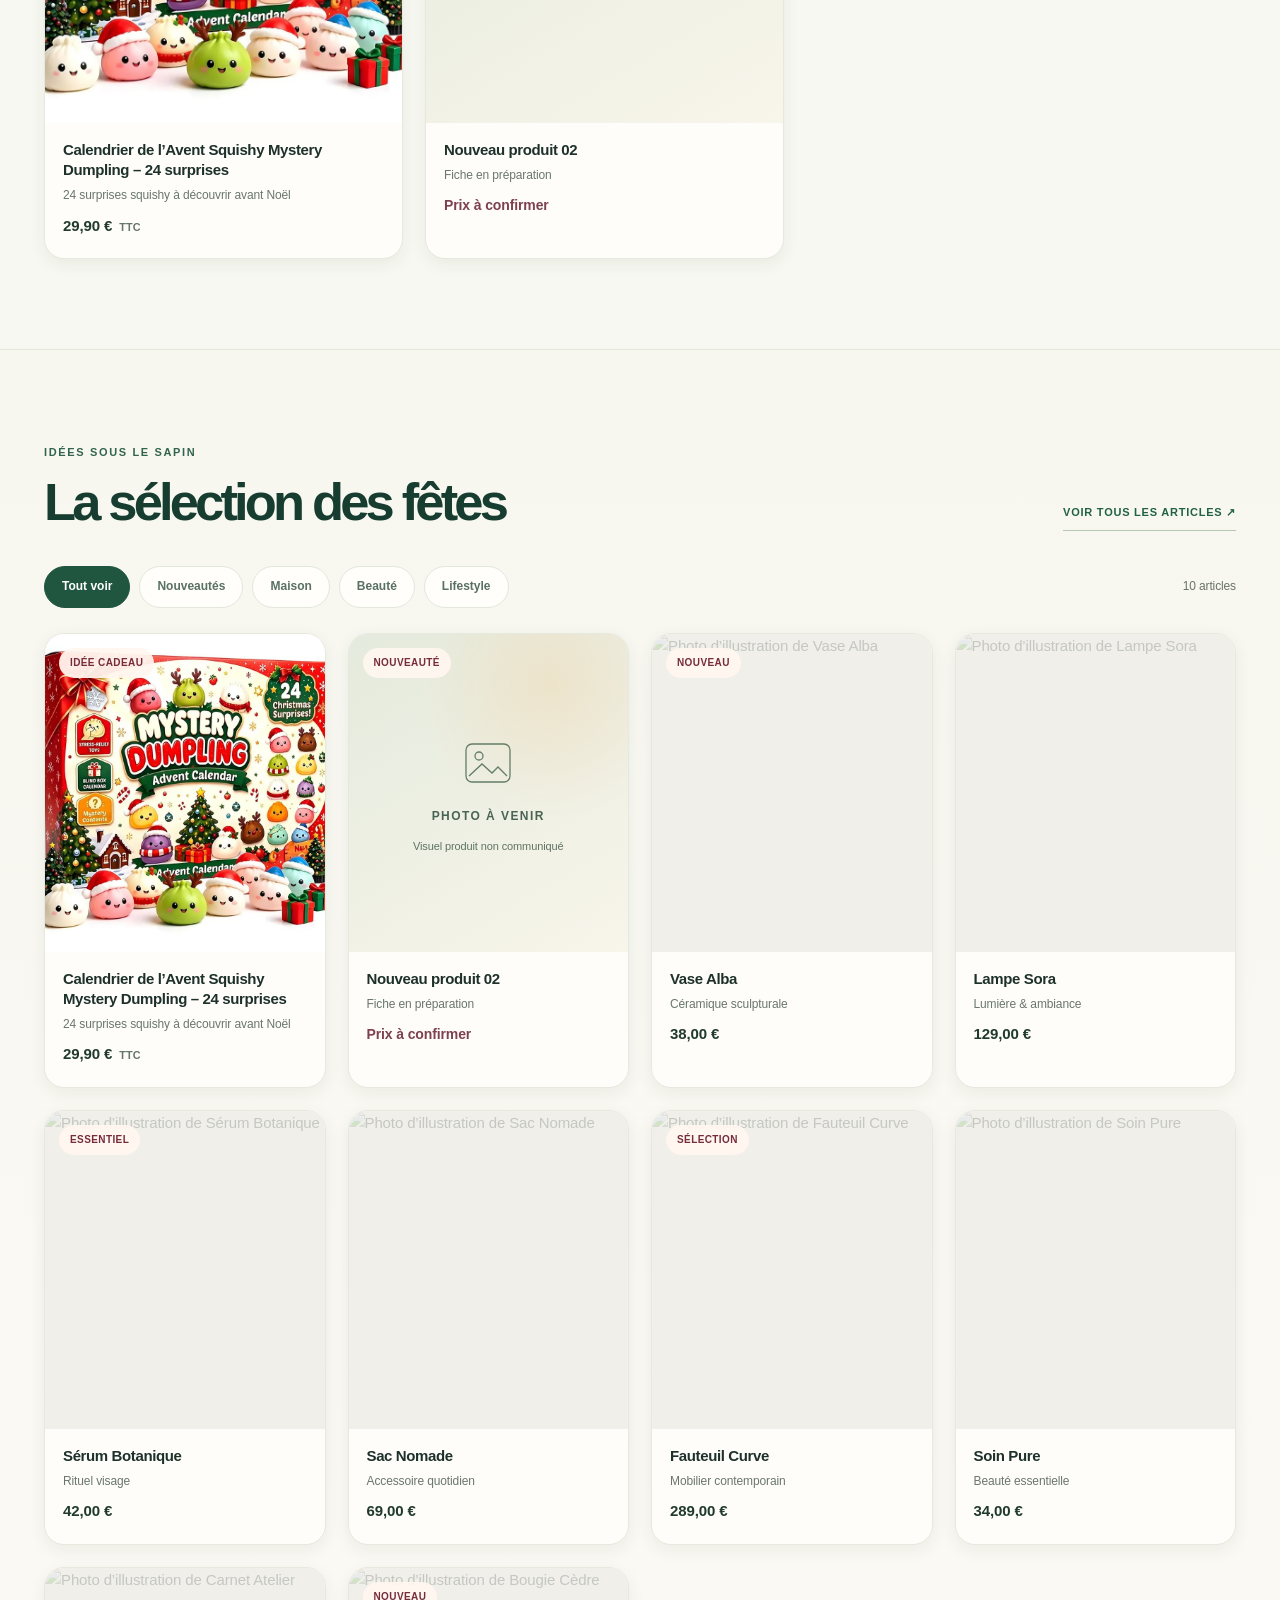
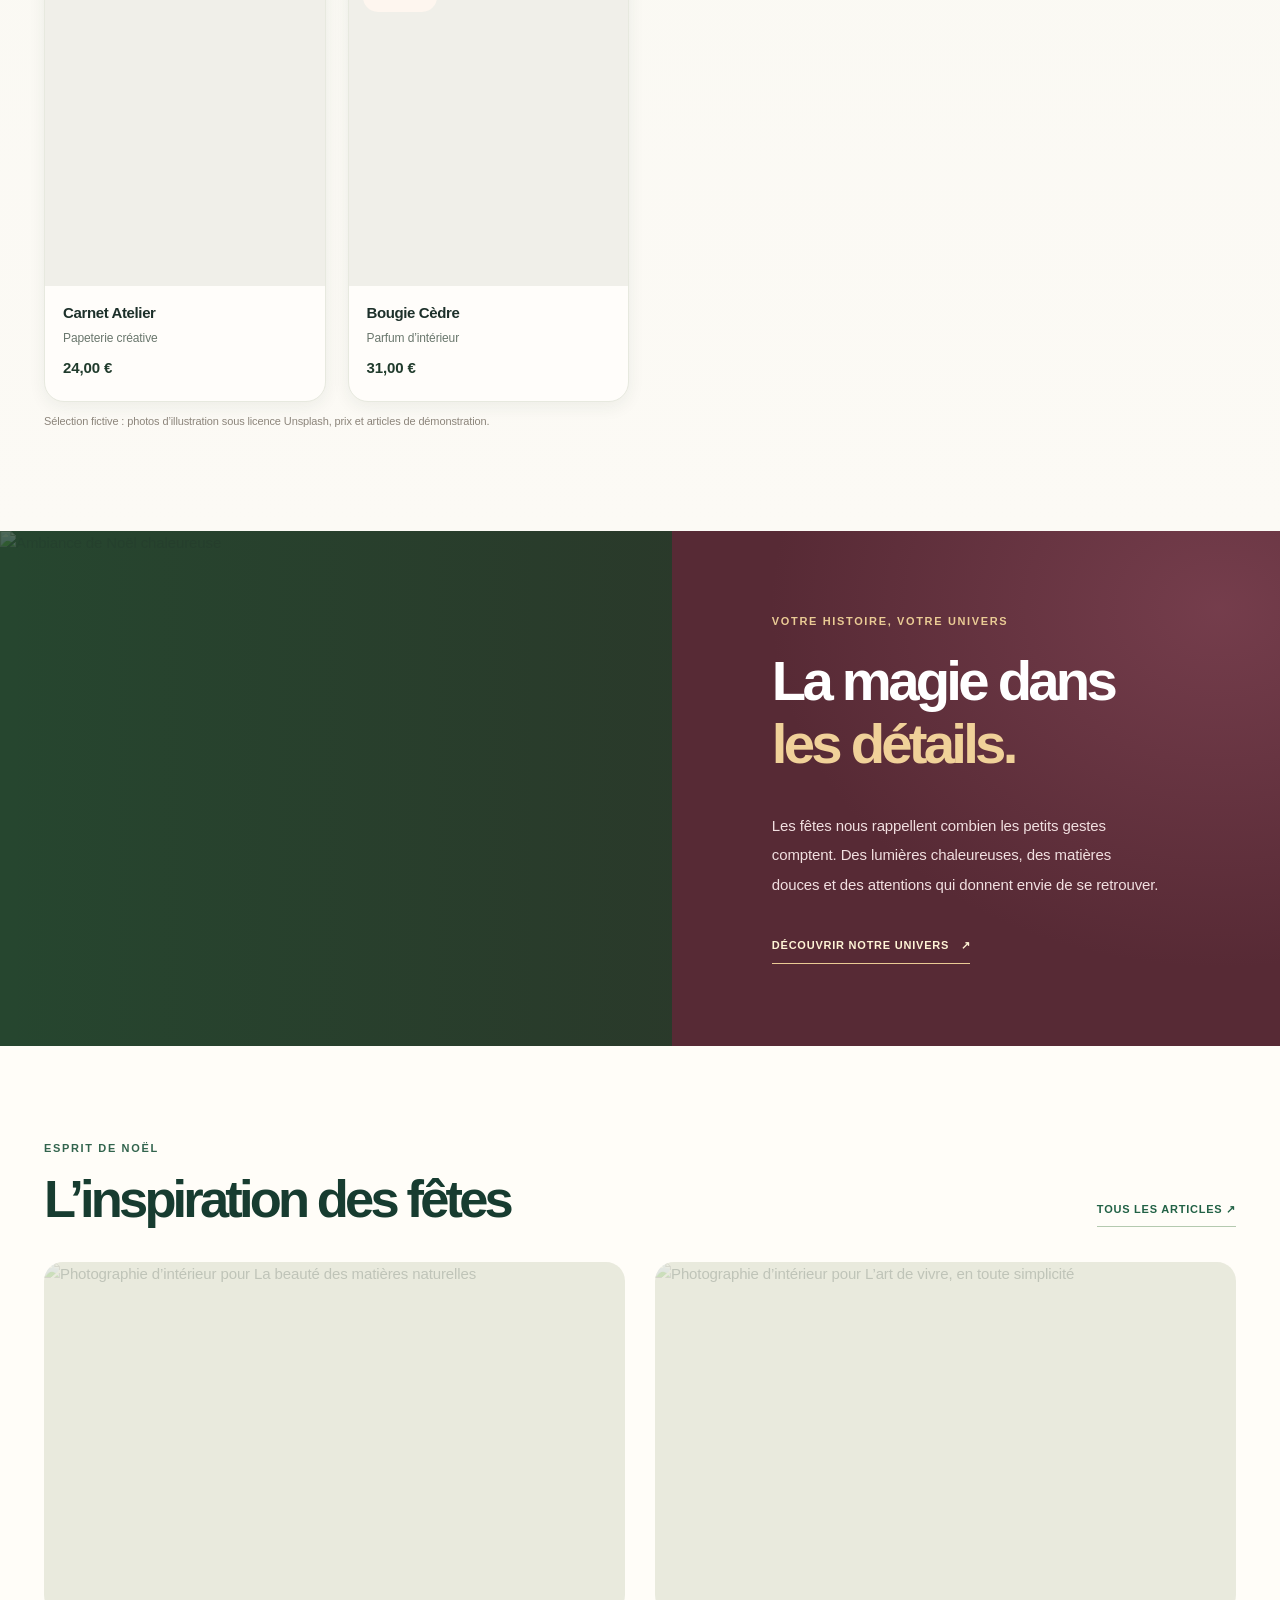
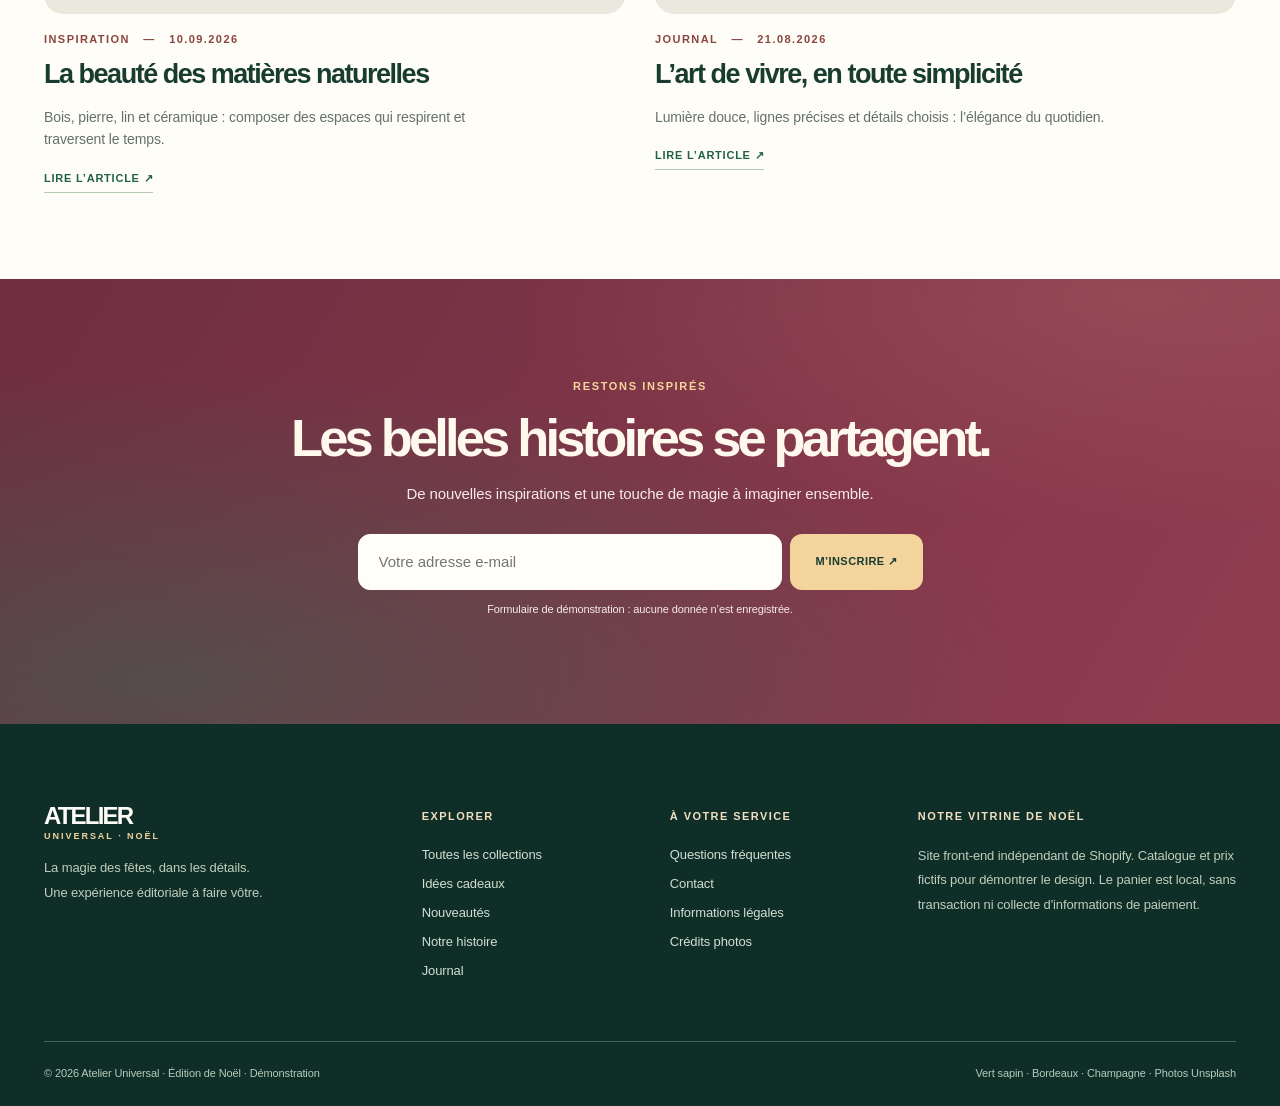
==== commit 0aeefd5a: "deploy: publish supplied Mystery Dumpling WebP product photography and interactive gallery" ====
--- a/index.html
+++ b/index.html
@@ -15,8 +15,8 @@
   <link rel="stylesheet" href="./assets/css/main.css">
   <link rel="stylesheet" href="./assets/css/modern.css?v=2">
   <link rel="stylesheet" href="./assets/css/christmas.css?v=1">
-  <link rel="stylesheet" href="./assets/css/teemdrop.css?v=2">
-  <script type="module" src="./assets/js/app.js?v=product-page-3"></script>
+  <link rel="stylesheet" href="./assets/css/teemdrop.css?v=gallery-4">
+  <script type="module" src="./assets/js/app.js?v=gallery-4"></script>
 </head>
 <body>
   <a class="skip-link" href="#main">Aller au contenu</a>
--- a/assets/css/teemdrop.css
+++ b/assets/css/teemdrop.css
@@ -19,3 +19,22 @@
 .product-awaiting-data dd{margin:0;text-align:right;font-weight:780;color:#25503a;overflow-wrap:anywhere}
 @media(max-width:760px){.arrivals-section .product-grid{grid-template-columns:repeat(2,minmax(0,1fr));max-width:none}.detail-main-photo--pending .product-media-pending{min-height:340px}}
 @media(max-width:430px){.product-media-pending{min-height:182px;padding:12px}.product-media-pending svg{width:40px;height:40px}.product-media-pending strong{font-size:9px}.product-media-pending small{font-size:9px}.product-awaiting-data{padding:17px}}
+
+/* Prices may be published while product imagery and toy-safety documentation are pending. */
+.price-tax-note{font-size:.72em;font-weight:650;color:#657567;letter-spacing:.01em;margin-left:4px}
+.product-awaiting-data strong{line-height:1.4}
+
+/* Local product photographs — retain their full composition, enable accessible gallery switching. */
+.detail-main-photo--product{background:#fffdf8;aspect-ratio:1/1}
+.detail-main-photo--product img{object-fit:contain;width:100%;height:100%;background:#fff}
+.product-gallery-controls{grid-column:1/-1;display:flex;align-items:center;flex-wrap:wrap;gap:11px}
+.product-gallery-thumb{display:block;width:104px;height:104px;padding:4px;border-radius:11px;border:2px solid #e7dfd3;background:#fff;cursor:pointer;transition:border-color .18s,box-shadow .18s}
+.product-gallery-thumb img{display:block;width:100%;height:100%;object-fit:cover;border-radius:6px}
+.product-gallery-thumb:hover,.product-gallery-thumb[aria-pressed="true"]{border-color:#21533c;box-shadow:0 0 0 2px #21533c26}
+.product-gallery-thumb:focus-visible{outline:3px solid #9a4b58;outline-offset:3px}
+.product-specs{margin:13px 0 4px;display:grid;gap:11px}
+.product-specs>div{display:grid;grid-template-columns:minmax(0,1fr) 1.4fr;gap:12px;border-bottom:1px solid #e4e8de;padding:7px 0;font-size:13px}
+.product-specs dt{color:#617264}
+.product-specs dd{margin:0;color:#163d2e;font-weight:720}
+@media(max-width:760px){.product-gallery-thumb{width:82px;height:82px}.product-specs>div{grid-template-columns:1fr 1fr}}
+@media(prefers-reduced-motion:reduce){.product-gallery-thumb{transition:none}}
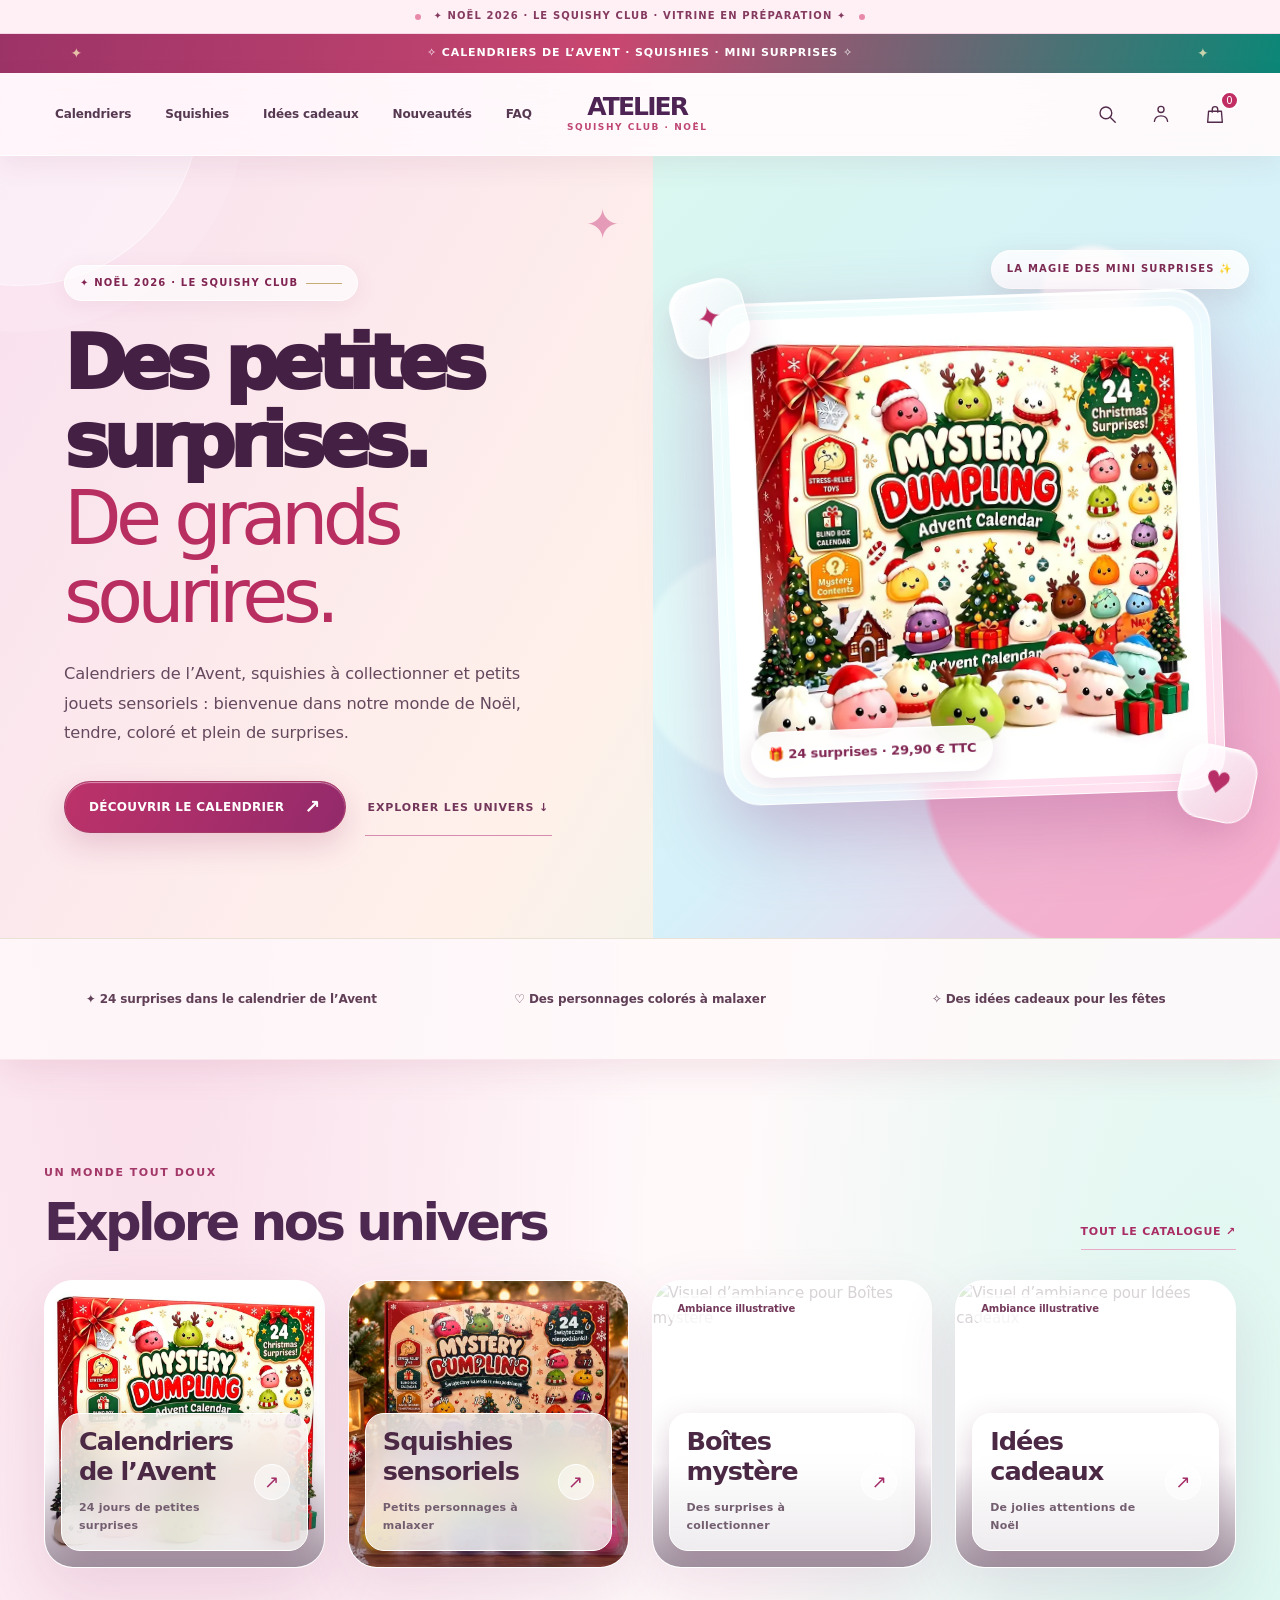
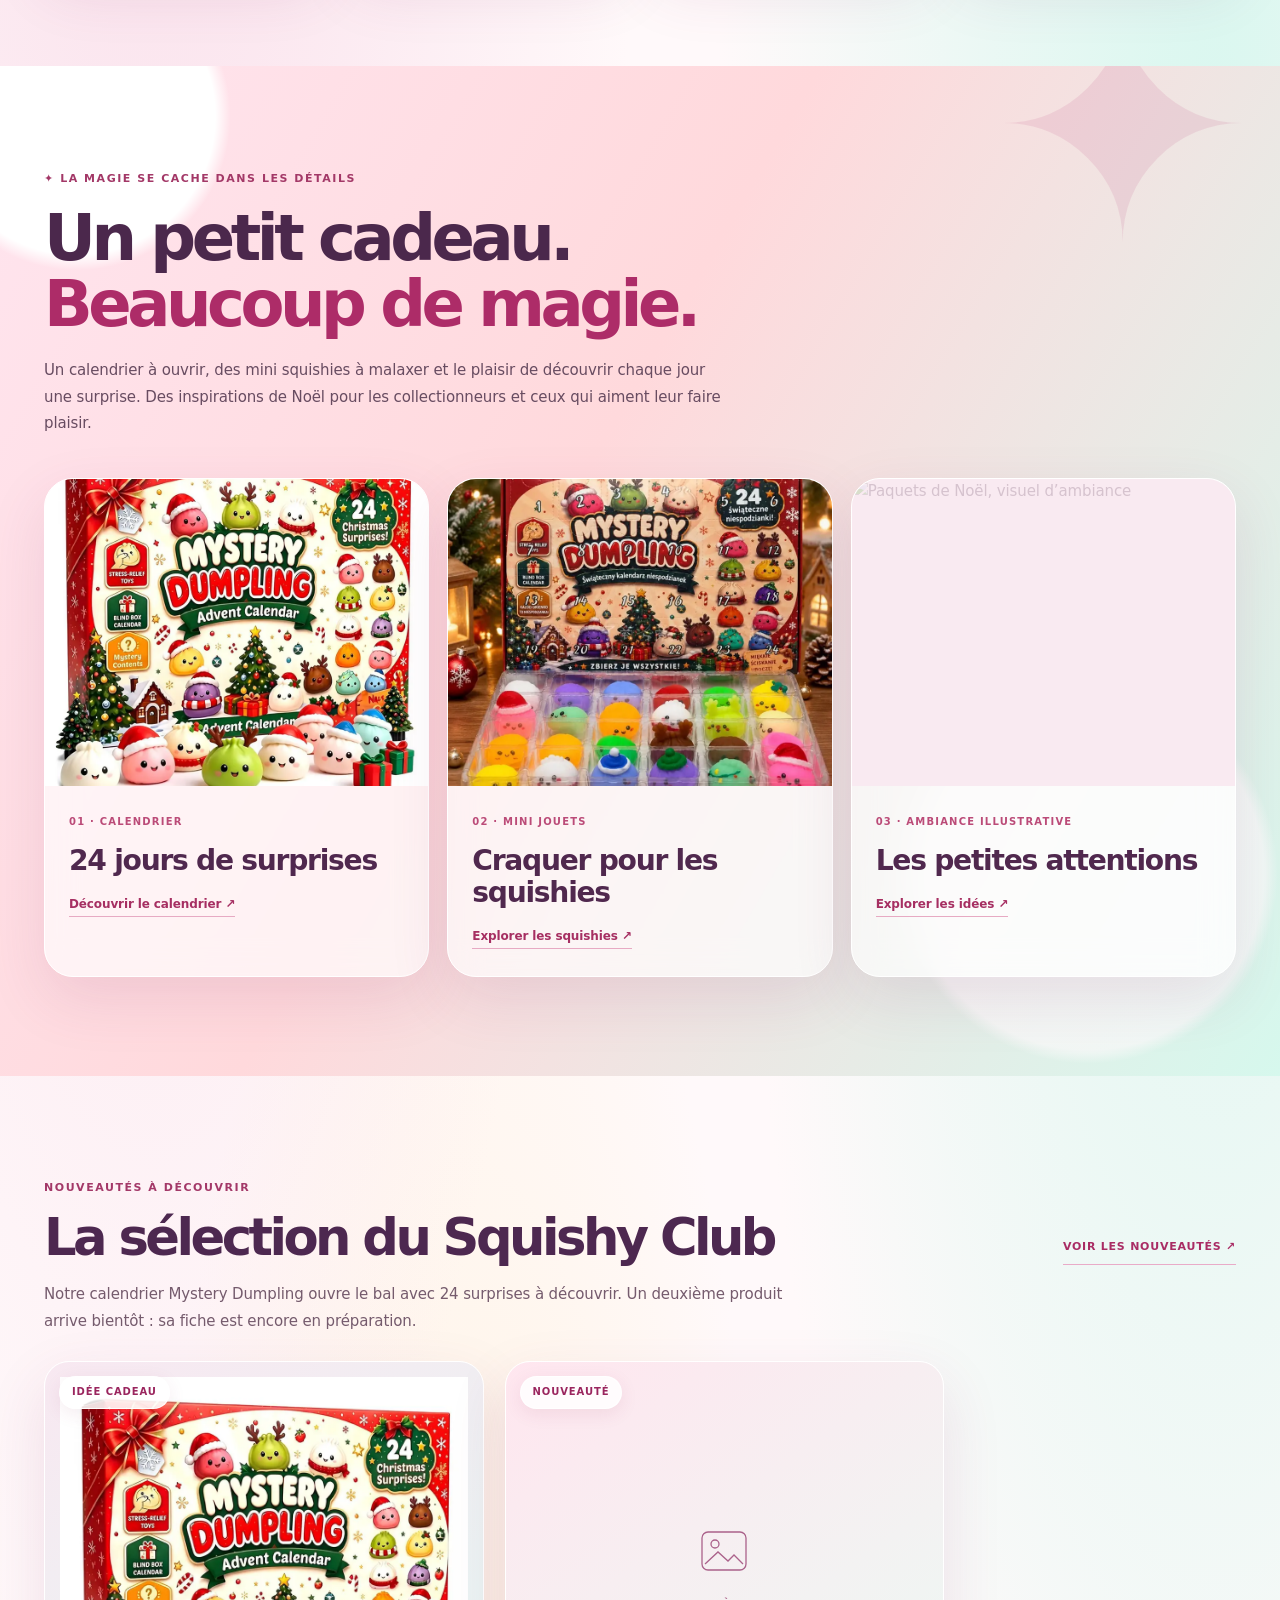
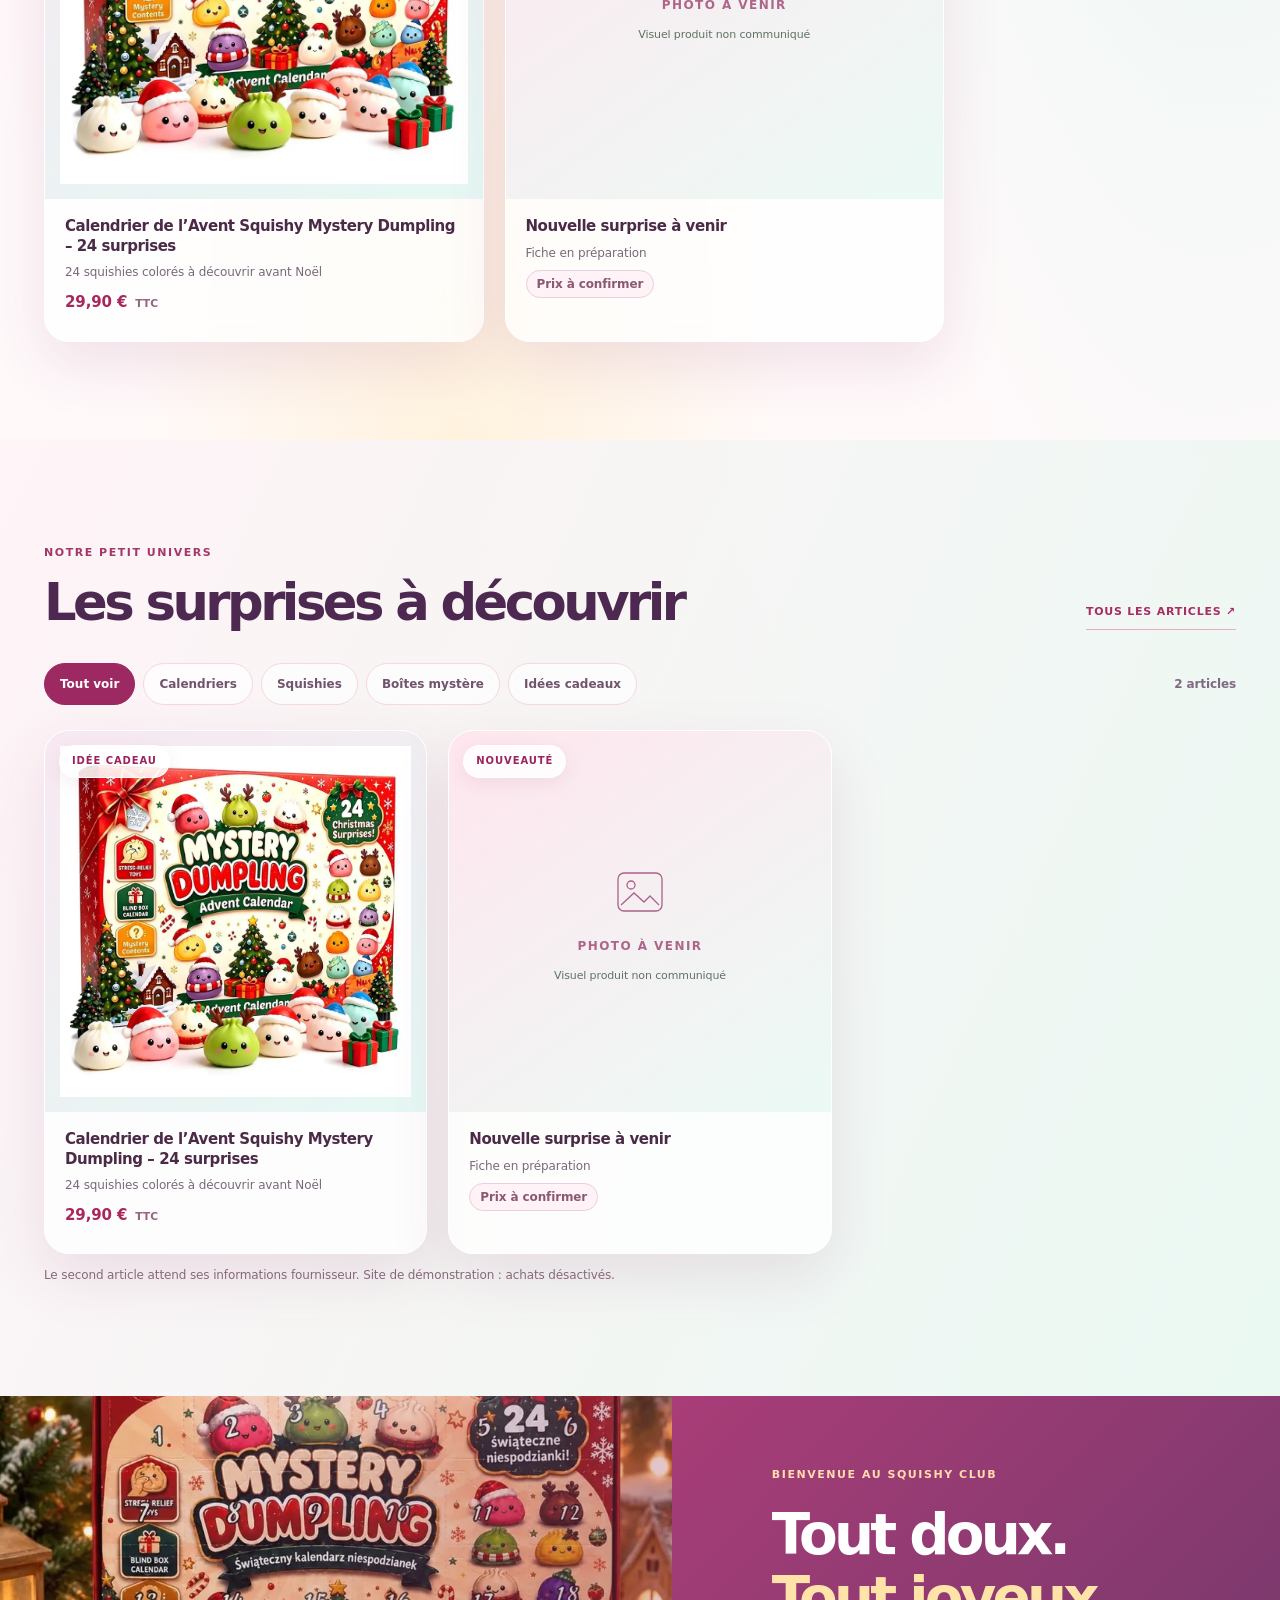
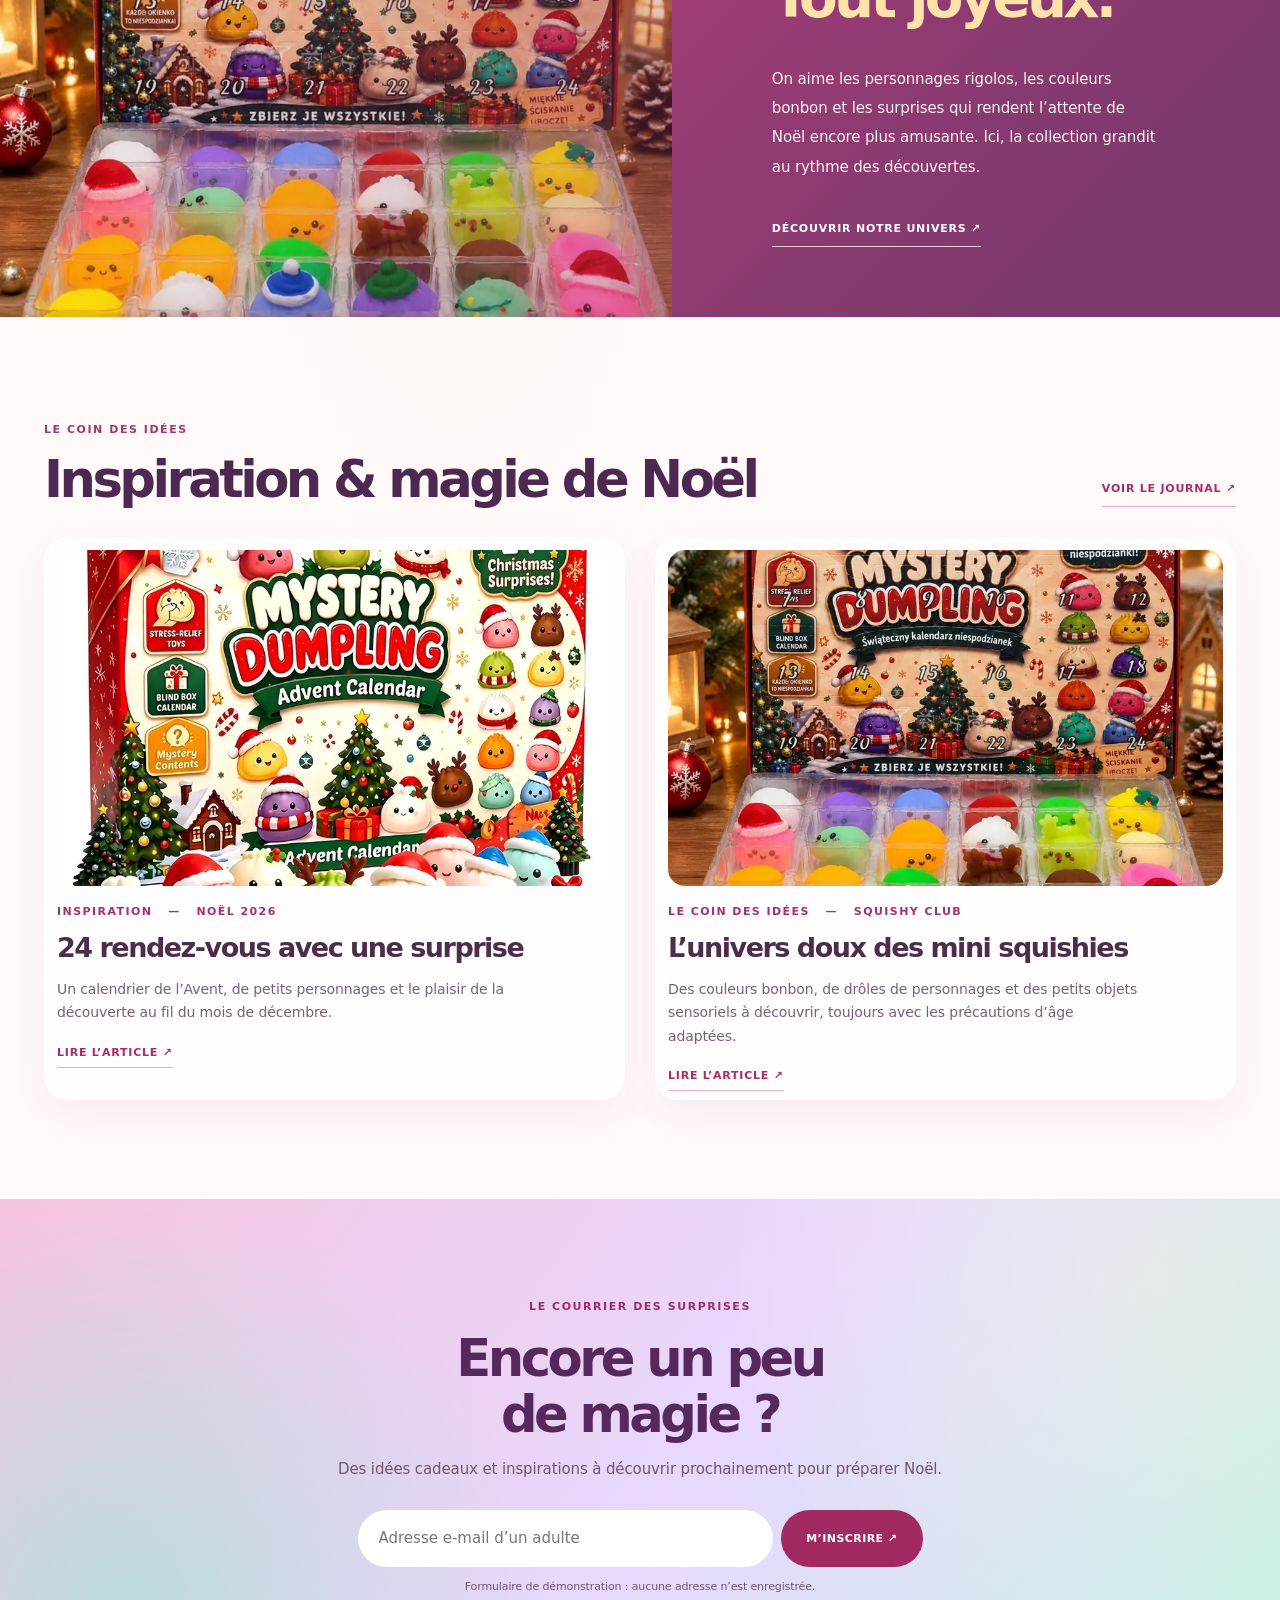
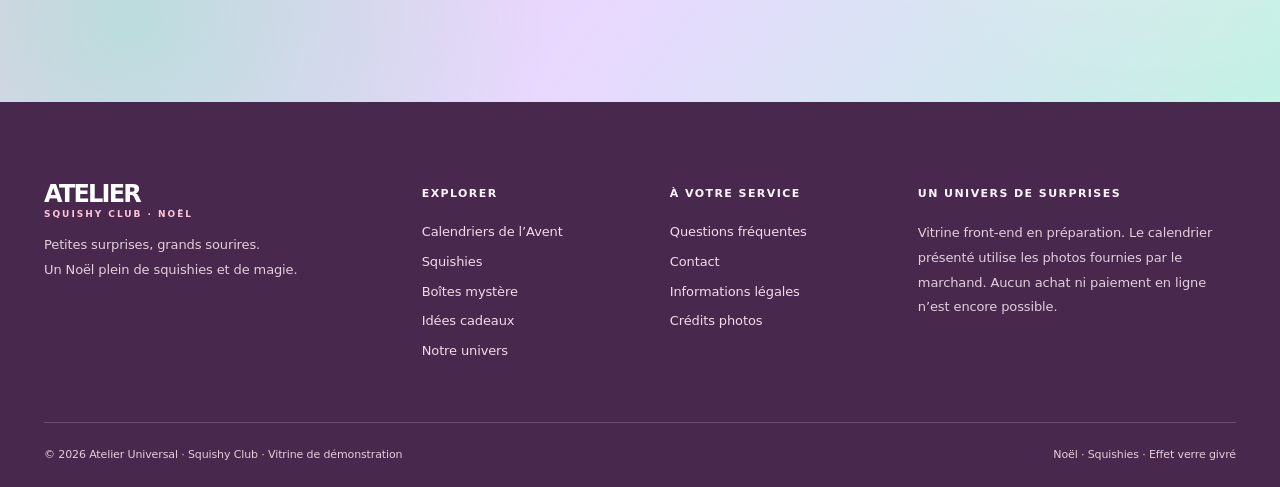
==== commit 39dcc02e: "deploy: launch Squishy Club Christmas liquid-glass storefront" ====
--- a/index.html
+++ b/index.html
@@ -3,50 +3,51 @@
 <head>
   <meta charset="utf-8">
   <meta name="viewport" content="width=device-width, initial-scale=1">
-  <meta name="theme-color" content="#12372f">
+  <meta name="theme-color" content="#fbebf5">
   <meta name="robots" content="noindex, nofollow">
-  <meta name="description" content="Édition Noël Atelier Universal : inspirations, idées cadeaux et atmosphère festive en vert sapin, bordeaux et champagne.">
-  <title>Atelier Universal — La magie de Noël</title>
+  <meta name="description" content="Découvrez l’univers Noël Squishy Club : calendriers de l’Avent, petits squishies sensoriels et surprises à collectionner. Boutique en préparation.">
+  <title>Atelier Universal — Squishy Club & surprises de Noël</title>
   <meta property="og:type" content="website">
-  <meta property="og:title" content="Atelier Universal — La magie de Noël">
-  <meta property="og:description" content="Une boutique vitrine à l'esthétique intemporelle.">
+  <meta property="og:title" content="Atelier Universal — Squishy Club de Noël">
+  <meta property="og:description" content="Un univers de Noël ludique, avec calendriers et squishies à découvrir.">
   <link rel="preconnect" href="https://images.unsplash.com" crossorigin>
   <link rel="icon" href="./favicon.svg" type="image/svg+xml">
   <link rel="stylesheet" href="./assets/css/main.css">
   <link rel="stylesheet" href="./assets/css/modern.css?v=2">
   <link rel="stylesheet" href="./assets/css/christmas.css?v=1">
   <link rel="stylesheet" href="./assets/css/teemdrop.css?v=gallery-4">
-  <script type="module" src="./assets/js/app.js?v=gallery-4"></script>
+  <link rel="stylesheet" href="./assets/css/toy-glass.css?v=1">
+  <script type="module" src="./assets/js/app.js?v=toy-glass-1"></script>
 </head>
 <body>
   <a class="skip-link" href="#main">Aller au contenu</a>
-  <div class="utility-bar"><span class="utility-dot"></span> ✦ VITRINE DE DÉMONSTRATION · ÉDITION NOËL 2026 ✦ <span class="utility-dot"></span></div>
-  <div class="announcement">✧ ÉDITION DE NOËL · INSPIRATIONS & IDÉES CADEAUX ✧</div>
+  <div class="utility-bar"><span class="utility-dot"></span> ✦ NOËL 2026 · LE SQUISHY CLUB · VITRINE EN PRÉPARATION ✦ <span class="utility-dot"></span></div>
+  <div class="announcement">✧ CALENDRIERS DE L’AVENT · SQUISHIES · MINI SURPRISES ✧</div>
   <header class="site-header" id="site-header">
     <div class="header-inner wrap">
       <button class="icon-btn mobile-menu-btn" type="button" aria-controls="mobile-nav" aria-expanded="false" data-menu-toggle aria-label="Ouvrir le menu">
         <svg viewBox="0 0 24 24" fill="none" stroke="currentColor" stroke-width="1.6" aria-hidden="true"><path d="M3 6h18M3 12h18M3 18h18"/></svg>
       </button>
-      <nav class="desktop-nav" aria-label="Navigation principale"><a href="./index.html?page=collection">Collections</a><a href="./index.html#cadeaux">Idées cadeaux</a><a href="./index.html#nouveautes">Nouveautés</a><a href="./index.html#selection">Notre sélection</a><a href="./index.html?page=histoire">Notre univers</a></nav>
-      <a class="brand" href="./index.html" aria-label="Atelier Universal, accueil"><span>ATELIER</span><small>UNIVERSAL · NOËL</small></a>
+      <nav class="desktop-nav" aria-label="Navigation principale"><a href="./index.html?page=collection&cat=Calendriers">Calendriers</a><a href="./index.html?page=collection&cat=Squishies">Squishies</a><a href="./index.html#cadeaux">Idées cadeaux</a><a href="./index.html#nouveautes">Nouveautés</a><a href="./index.html?page=faq">FAQ</a></nav>
+      <a class="brand" href="./index.html" aria-label="Atelier Universal Squishy Club, accueil"><span>ATELIER</span><small>SQUISHY CLUB · NOËL</small></a>
       <div class="header-actions">
         <button class="icon-btn" type="button" data-search-toggle aria-label="Rechercher"><svg viewBox="0 0 24 24" fill="none" stroke="currentColor" stroke-width="1.5" aria-hidden="true"><circle cx="10.8" cy="10.8" r="6.4"/><path d="m16 16 5 5"/></svg></button>
         <a class="icon-btn account-icon" href="./index.html?page=contact" aria-label="Nous contacter"><svg viewBox="0 0 24 24" fill="none" stroke="currentColor" stroke-width="1.5" aria-hidden="true"><circle cx="12" cy="7" r="3.3"/><path d="M4.8 20c.5-4 3-6 7.2-6s6.7 2 7.2 6"/></svg></a>
         <button class="icon-btn cart-trigger" type="button" data-cart-toggle aria-label="Ouvrir le panier de démonstration"><svg viewBox="0 0 24 24" fill="none" stroke="currentColor" stroke-width="1.5" aria-hidden="true"><path d="M5 9h14l1 12H4L5 9ZM9 10V7a3 3 0 0 1 6 0v3"/></svg><span class="cart-number" data-cart-count>0</span></button>
       </div>
     </div>
-    <nav class="mobile-nav" id="mobile-nav" aria-label="Menu mobile" hidden><a href="./index.html?page=collection">Collections</a><a href="./index.html#cadeaux">Idées cadeaux</a><a href="./index.html#nouveautes">Nouveautés</a><a href="./index.html#selection">Notre sélection</a><a href="./index.html?page=histoire">Notre univers</a><a href="./index.html?page=faq">Questions fréquentes</a><a href="./index.html?page=contact">Contact</a></nav>
-    <div class="search-panel" id="search-panel" hidden><form class="search-form wrap" action="./index.html" method="get" role="search"><input type="hidden" name="page" value="recherche"><label class="sr-only" for="search-field">Rechercher des produits</label><input id="search-field" name="q" type="search" autocomplete="off" placeholder="Que recherchez-vous ?" required><button type="submit">Rechercher <span aria-hidden="true">↗</span></button></form></div>
+    <nav class="mobile-nav" id="mobile-nav" aria-label="Menu mobile" hidden><a href="./index.html?page=collection&cat=Calendriers">Calendriers de l’Avent</a><a href="./index.html?page=collection&cat=Squishies">Squishies sensoriels</a><a href="./index.html?page=collection&cat=Bo%C3%AEtes+myst%C3%A8re">Boîtes mystère</a><a href="./index.html#cadeaux">Idées cadeaux</a><a href="./index.html#nouveautes">Nouveautés</a><a href="./index.html?page=faq">Questions fréquentes</a><a href="./index.html?page=contact">Contact</a></nav>
+    <div class="search-panel" id="search-panel" hidden><form class="search-form wrap" action="./index.html" method="get" role="search"><input type="hidden" name="page" value="recherche"><label class="sr-only" for="search-field">Rechercher des produits</label><input id="search-field" name="q" type="search" autocomplete="off" placeholder="Un squishy, un calendrier..." required><button type="submit">Rechercher <span aria-hidden="true">↗</span></button></form></div>
   </header>
   <main id="main" tabindex="-1"></main>
   <footer class="site-footer">
     <div class="wrap footer-grid">
-      <div class="footer-brand"><a class="brand brand-inverse" href="./index.html"><span>ATELIER</span><small>UNIVERSAL · NOËL</small></a><p>La magie des fêtes, dans les détails.<br>Une expérience éditoriale à faire vôtre.</p></div>
-      <div><h2>Explorer</h2><a href="./index.html?page=collection">Toutes les collections</a><a href="./index.html#cadeaux">Idées cadeaux</a><a href="./index.html#nouveautes">Nouveautés</a><a href="./index.html?page=histoire">Notre histoire</a><a href="./index.html?page=journal">Journal</a></div>
+      <div class="footer-brand"><a class="brand brand-inverse" href="./index.html"><span>ATELIER</span><small>SQUISHY CLUB · NOËL</small></a><p>Petites surprises, grands sourires.<br>Un Noël plein de squishies et de magie.</p></div>
+      <div><h2>Explorer</h2><a href="./index.html?page=collection&cat=Calendriers">Calendriers de l’Avent</a><a href="./index.html?page=collection&cat=Squishies">Squishies</a><a href="./index.html?page=collection&cat=Bo%C3%AEtes+myst%C3%A8re">Boîtes mystère</a><a href="./index.html#cadeaux">Idées cadeaux</a><a href="./index.html?page=histoire">Notre univers</a></div>
       <div><h2>À votre service</h2><a href="./index.html?page=faq">Questions fréquentes</a><a href="./index.html?page=contact">Contact</a><a href="./index.html?page=legal">Informations légales</a><a href="./index.html?page=credits">Crédits photos</a></div>
-      <div class="footer-note"><h2>Notre vitrine de Noël</h2><p>Site front-end indépendant de Shopify. Catalogue et prix fictifs pour démontrer le design. Le panier est local, sans transaction ni collecte d'informations de paiement.</p></div>
+      <div class="footer-note"><h2>Un univers de surprises</h2><p>Vitrine front-end en préparation. Le calendrier présenté utilise les photos fournies par le marchand. Aucun achat ni paiement en ligne n’est encore possible.</p></div>
     </div>
-    <div class="footer-bottom wrap"><span>© 2026 Atelier Universal · Édition de Noël · Démonstration</span><span>Vert sapin · Bordeaux · Champagne · Photos Unsplash</span></div>
+    <div class="footer-bottom wrap"><span>© 2026 Atelier Universal · Squishy Club · Vitrine de démonstration</span><span>Noël · Squishies · Effet verre givré</span></div>
   </footer>
   <div class="overlay" data-cart-overlay hidden></div>
   <aside class="cart-drawer" id="cart-drawer" role="dialog" aria-modal="true" aria-hidden="true" aria-labelledby="cart-heading">
--- a/assets/css/toy-glass.css
+++ b/assets/css/toy-glass.css
@@ -0,0 +1,308 @@
+/* ATELIER UNIVERSAL — Noël Squishy / Liquid Glass.
+   Lightweight CSS override. Shopify theme sources are untouched.
+   Glass surfaces maintain solid fallbacks for browsers without backdrop-filter. */
+:root{
+  --ink:#3a2438;--muted:#6e586b;--soft:#9a8394;--line:#ecd9e5;
+  --cream:#fff9f5;--paper:#fffaf9;--sand:#ffeced;--dark:#452447;--gold:#f7cc8a;
+  --blue:#b62959;--blue-dark:#87254a;--blue-light:#ffe8f1;--blue-border:#f6cddd;
+  --fir:#08776a;--pine:#0c6258;--wine:#ac2953;--champagne:#ffe0a1;
+  --plum:#54336c;--berry:#c12e63;--peach:#ffd9c6;--mint:#d8fbef;--ice:#def7fa;
+  --glass-bg:rgba(255,255,255,.66);--glass-strong:rgba(255,255,255,.83);
+  --glass-border:rgba(255,255,255,.93);
+  --glass-shadow:0 22px 60px rgba(129,48,104,.12),inset 0 1px 0 rgba(255,255,255,.95);
+  --shadow:var(--glass-shadow);--width:1260px
+}
+html{scroll-padding-top:112px}
+body{color:var(--ink);font:15px/1.67 ui-sans-serif,system-ui,-apple-system,"Segoe UI",Arial,sans-serif;background:
+  radial-gradient(ellipse at 12% 9%,#f9dce9 0,transparent 32%),
+  radial-gradient(ellipse at 95% 26%,#d9f7ef 0,transparent 29%),
+  radial-gradient(ellipse at 36% 56%,#fff2dc 0,transparent 29%),#fff9fa;
+  overflow-x:clip}
+h1,h2,h3,h4,.brand{font-family:ui-rounded,system-ui,-apple-system,"Segoe UI",sans-serif;letter-spacing:-.055em}
+p{overflow-wrap:break-word}a{transition:color .18s ease}
+a:focus-visible,button:focus-visible,input:focus-visible,select:focus-visible,textarea:focus-visible,summary:focus-visible{outline:3px solid #932d63;outline-offset:4px}
+[hidden]{display:none!important}
+.wrap{max-width:var(--width)}
+.utility-bar{background:#fff0f5;color:#853a60;border-bottom:1px solid #f6d6e4;font-size:10px;letter-spacing:.11em;font-weight:730;min-height:34px}
+.utility-dot{background:#e989a9}
+.announcement{background:linear-gradient(105deg,#9c3367,#c84770 48%,#0b8777);color:white;min-height:39px;letter-spacing:.08em;font-size:11px;font-weight:750}
+.announcement:before,.announcement:after{content:"✦";font-size:14px;color:#ffefbe}
+.site-header{background:rgba(255,250,253,.78);border-bottom:1px solid #ffffffd9;backdrop-filter:blur(22px) saturate(1.55);-webkit-backdrop-filter:blur(22px) saturate(1.55);box-shadow:0 9px 28px #71315b14}
+.header-inner{min-height:82px;gap:12px}
+.site-header .brand{letter-spacing:-.075em}
+.site-header .brand span{color:#4d2453;font-size:25px;font-weight:900}
+.site-header .brand small{color:#bf4774;letter-spacing:.17em;font-size:9px;font-weight:800}
+.desktop-nav a{border-radius:999px;color:#563951;font-size:12px;font-weight:760;padding:10px 11px}
+.desktop-nav a:hover,.desktop-nav a:focus-visible{background:#fff0f7;color:#a4245b}
+.icon-btn{border-radius:50%;color:#532b4a}
+.icon-btn:hover{background:rgba(255,255,255,.85);color:#ac2c61;box-shadow:0 5px 18px #bb599c20}
+.cart-number{background:var(--berry);color:#fff;border:2px solid white}
+.mobile-nav{background:rgba(255,250,253,.97);backdrop-filter:blur(16px);-webkit-backdrop-filter:blur(16px);border-color:#f4dbe6}
+.mobile-nav a{border-radius:15px}
+.mobile-nav a:hover{background:#ffedf5;color:#9f2c63}
+.search-panel{background:rgba(255,249,253,.94);border-color:#ffe2ef;backdrop-filter:blur(18px);-webkit-backdrop-filter:blur(18px)}
+.search-form input{border:1px solid #edd5e5;border-radius:99px;background:#fff;padding-inline:23px}
+.search-form button{border-radius:99px;background:#9c2d65;box-shadow:0 8px 24px #af477331}
+.search-form button:hover{background:#77204c}
+
+/* Soft jelly hero: calm contrast and actual featured product photography. */
+.hero.toy-hero{position:relative;isolation:isolate;display:grid;grid-template-columns:1.02fr .98fr;
+  min-height:610px;background:linear-gradient(120deg,#f8e0ef,#fff1ea 52%,#d6f5ea);color:#40263f;overflow:hidden}
+.toy-hero .hero-copy{position:relative;overflow:visible;background:transparent;padding:clamp(76px,8.5vw,133px) 4.6vw clamp(77px,8vw,120px) max(5vw,calc((100vw - var(--width))/2))}
+.toy-hero .hero-copy:before{content:"";position:absolute;pointer-events:none;border-radius:50%;width:360px;height:360px;left:-160px;top:-230px;background:#fffcff74;box-shadow:0 0 0 46px #ffffff17;border:1px solid #fff7}
+.toy-hero .hero-copy:after{content:"✦";right:5%;top:34px;font-size:42px;color:#d35d8f;opacity:.56}
+.toy-hero .hero-copy>*{position:relative;z-index:2}
+.toy-hero .eyebrow{display:inline-flex;gap:8px;align-items:center;color:#802451;background:rgba(255,255,255,.67);border:1px solid #fff;box-shadow:0 4px 20px #9e427516;padding:9px 15px;border-radius:99px;font-size:10px;letter-spacing:.12em;font-weight:800}
+.toy-hero h1{color:#442044;font-size:clamp(53px,5.85vw,90px);letter-spacing:-.077em;font-weight:920;line-height:1.035;max-width:660px;margin:24px 0}
+.toy-hero h1 em{font-style:normal;color:#b82e61;text-shadow:none;display:inline-block}
+.toy-hero .hero-desc{color:#66495e;font-size:clamp(15px,1.27vw,18px);max-width:480px;line-height:1.79;margin-bottom:27px}
+.toy-hero .dark-btn,.dark-btn{background:linear-gradient(115deg,#bd3269,#932a6b);color:white;border:1px solid #a83a68;
+ border-radius:999px;box-shadow:0 12px 30px #a93f7138,inset 0 1px 1px #ffe3f18a;
+ padding:15px 24px;letter-spacing:.025em;font-size:12px;font-weight:840;min-height:50px;transition:transform .18s,box-shadow .18s,background .18s}
+.toy-hero .dark-btn:hover,.dark-btn:hover{background:linear-gradient(115deg,#992457,#70265d);border-color:#842c5a;transform:translateY(-2px);box-shadow:0 17px 33px #a93f713f}
+.toy-hero .hero-secondary{color:#72365b;border-color:#d68cb0;font-size:11px}
+.toy-hero .hero-secondary:hover{color:#a12564}
+.toy-hero .hero-image{min-height:610px;display:grid;place-items:center;overflow:visible;background:
+ radial-gradient(circle at 70% 18%,#fffffff2 0 6%,transparent 7%),
+ radial-gradient(circle at 16% 65%,#e9fffcaf 0 15%,transparent 16%),
+ radial-gradient(circle at 73% 78%,#f7a2c4b5 0 24%,transparent 25%),
+ linear-gradient(135deg,#daf7ef,#d6f1fa 55%,#f6c6e1)}
+.toy-hero .hero-image:after{display:none}
+.toy-glass-product{width:min(80%,530px);height:auto;position:relative;z-index:2;padding:16px;transform:rotate(-2deg);
+ background:rgba(255,255,255,.62);border:1px solid #ffffffed;border-radius:37px;
+ box-shadow:0 29px 75px #983e8450,inset 0 2px 0 #ffffffed;
+ backdrop-filter:blur(14px) saturate(1.3);-webkit-backdrop-filter:blur(14px) saturate(1.3)}
+.toy-glass-product:before{content:"";position:absolute;inset:8px;border-radius:31px;pointer-events:none;border:1px solid #ffffffb5}
+.toy-hero .hero-image .toy-glass-product img{position:relative;display:block;object-fit:contain;width:100%;height:auto;max-height:510px;border-radius:26px;background:#fff;filter:none}
+.toy-hero .toy-glass-product .toy-glass-tag{position:absolute;bottom:26px;left:27px;z-index:3;display:flex;gap:9px;align-items:center;background:rgba(255,255,255,.91);padding:11px 16px;border-radius:999px;border:1px solid white;font-weight:850;color:#802753;box-shadow:0 6px 21px #7c2e672a;font-size:13px;backdrop-filter:blur(14px)}
+.toy-hero .toy-glass-bubble{position:absolute;pointer-events:none;z-index:3;display:grid;place-items:center;width:75px;height:75px;border-radius:24px;color:#b72f66;font-size:30px;background:linear-gradient(125deg,#fffcfff2,#ffffff6d);border:1px solid #fff;box-shadow:0 14px 33px #9e41792a,inset 2px 2px 4px #fff}
+.toy-hero .toy-glass-bubble--one{top:16%;left:3%;transform:rotate(-15deg)}
+.toy-hero .toy-glass-bubble--two{right:4%;bottom:15%;transform:rotate(12deg)}
+.toy-hero .hero-caption{position:absolute;top:12%;right:5%;bottom:auto;border:1px solid #ffffffbd;background:rgba(255,255,255,.84);color:#7c2a52;border-radius:99px;font-size:10px;font-weight:860;box-shadow:0 9px 28px #7c436525;padding:10px 15px}
+
+/* Non-transactional feature notes, all accurate. */
+.benefit-strip{display:grid;grid-template-columns:repeat(3,minmax(0,1fr));background:#fffafbd6;border-bottom:1px solid #fae7ec;box-shadow:0 6px 35px #9f3b6223}
+.benefit{padding:23px 17px;text-align:center;justify-content:center;gap:11px;font-size:12px;color:#614057;font-weight:720}
+.benefit svg{stroke:#b52e63;width:22px;height:22px}
+.section{padding-block:clamp(65px,7.7vw,104px)}
+.section-head{margin-bottom:30px}
+.section-title{color:#4d2850;font-size:clamp(31px,4vw,56px);font-weight:890;letter-spacing:-.069em;line-height:1.1}
+.overline{color:#a33868;font-weight:870;font-size:11px;letter-spacing:.14em}
+.section-surface{background:linear-gradient(115deg,#fff3f7ed,#e9f9f2ef)}
+.tiny-link{color:#a92c64;border-color:#e9abc8;font-size:11px;font-weight:860}
+.tiny-link:hover{color:#61214f;border-color:#7a2b55}
+.category-grid{grid-template-columns:repeat(4,minmax(0,1fr));gap:23px}
+.category-card{border:1px solid #fff;border-radius:29px;background:#fff;box-shadow:var(--glass-shadow);aspect-ratio:4/4.1;overflow:hidden}
+.category-card img{filter:saturate(1.08);width:100%;height:100%;object-fit:cover}
+.category-card:after{background:linear-gradient(0deg,rgba(58,28,56,.45),transparent 56%)}
+.category-caption{position:absolute;bottom:16px;left:16px;right:16px;z-index:3;padding:14px 17px;border-radius:19px;
+ background:rgba(255,255,255,.76);border:1px solid #fff;backdrop-filter:blur(18px);-webkit-backdrop-filter:blur(18px);color:#4b2945;box-shadow:0 11px 30px #682c5440}
+.category-caption strong{font-size:clamp(18px,2vw,27px);font-weight:860;letter-spacing:-.04em}
+.category-caption small{color:#735e70;font-size:11px;font-weight:590}
+.category-arrow{border:1px solid #fff;background:#fff8;border-radius:50%;color:#a42d67;width:36px;height:36px;display:grid;place-items:center;font-size:18px}
+.category-card:hover{box-shadow:0 28px 66px #843d6a42;transform:translateY(-5px)}
+.category-card .category-ambience{position:absolute;top:14px;left:14px;z-index:4;display:block;border:1px solid white;border-radius:99px;padding:5px 10px;background:rgba(255,255,255,.78);font-size:10px;color:#743a5b;font-weight:680}
+
+/* Editorial: colored glass against a pastel gradient. */
+.gift-edit{color:#4b2847;background:
+ radial-gradient(circle at 6% 5%,#ffffffff 0 9%,transparent 10%),
+ radial-gradient(circle at 85% 80%,#fffafc9c 0 13%,transparent 14%),
+ linear-gradient(120deg,#ffe5ef,#ffd9dc 44%,#d6f8ed 100%);overflow:hidden}
+.gift-edit:before{content:"✦";color:#c04f8660;right:2%;top:-94px;font-size:315px;opacity:.34}
+.gift-edit-top .overline{color:#a33867}
+.gift-edit-top h2{color:#4b284c;font-weight:900;letter-spacing:-.07em}
+.gift-edit-top h2 em{color:#ad2c68;font-style:normal}
+.gift-edit-top p{color:#684c61}
+.gift-edit-grid{gap:18px}
+.gift-card{background:rgba(255,255,255,.66);border:1px solid #fff;border-radius:29px;color:#4b2948;box-shadow:var(--glass-shadow);
+ backdrop-filter:blur(16px);-webkit-backdrop-filter:blur(16px)}
+.gift-card:hover{transform:translateY(-4px);box-shadow:0 28px 70px #a24c8430}
+.gift-card-media{aspect-ratio:4/3.2;background:#f9eaf1}
+.gift-card-media img{object-fit:cover}
+.gift-card-body{padding:22px 24px 28px}
+.gift-card h3{color:#50284e;font-weight:860;letter-spacing:-.045em}
+.gift-card-body .overline{color:#bb4b78}
+.gift-card-link{color:#a62f62;border-color:#e7aac3;font-weight:820}
+
+/* Product collection: product photo is real; unknown items stay unpriced. */
+.arrivals-section{background:transparent;border:0}
+.arrivals-section .product-grid{max-width:900px;grid-template-columns:repeat(2,minmax(0,1fr))}
+.arrivals-lead{color:#755b6d;max-width:780px}
+.product-grid{gap:21px;grid-template-columns:repeat(3,minmax(0,1fr))}
+.product-card{background:rgba(255,255,255,.76);backdrop-filter:blur(16px);-webkit-backdrop-filter:blur(16px);
+ border:1px solid #fff;border-radius:25px;overflow:hidden;box-shadow:var(--glass-shadow);
+ transition:transform .22s ease,box-shadow .22s ease}
+.product-card:hover{transform:translateY(-5px);box-shadow:0 28px 58px #9a457b28;border-color:white}
+.product-image{background:linear-gradient(150deg,#f8e8f1,#e5f8f4);aspect-ratio:1/1}
+.product-image a{width:100%;height:100%;display:grid;place-items:center}
+.product-image img{object-fit:contain;width:100%;height:100%;padding:15px;background:transparent}
+.product-badge{border-radius:99px;background:rgba(255,255,255,.87);color:#9a255e;border:1px solid #ffffffec;
+ top:14px;left:14px;padding:7px 12px;font-size:10px;letter-spacing:.09em;box-shadow:0 5px 18px #94376018}
+.product-body{padding:18px 20px 25px}
+.product-body h3{font-weight:840;line-height:1.3;letter-spacing:-.03em;color:#4b2a48}
+.product-body h3 a:hover{color:#b12d66}
+.product-sub{color:#78697a}
+.price,.detail-price{color:#a8275c;font-weight:890}
+.price-pending{font-size:12px;border:1px solid #ebcfdc;border-radius:99px;padding:6px 10px;color:#8a5871;background:#fff3f7}
+.price-tax-note{color:#986481}
+.product-media-pending{background:linear-gradient(145deg,#ffe6ef,#ebfaf4)!important;color:#ad668a}
+.product-media-pending svg{stroke:#ab628b}
+.product-awaiting-data{background:rgba(255,248,251,.78);border:1px solid #f5dce7;border-radius:20px}
+.product-awaiting-data>strong{color:#812e5a}
+.product-awaiting-data p{color:#745e6f}
+.quick-add{background:#a82b64;border-radius:99px;box-shadow:0 8px 24px #9b32652a}
+.quick-add:hover{background:#762451}
+.product-toolbar{align-items:center}
+.filter-tabs{gap:8px}
+.filter-button{background:rgba(255,255,255,.72);border:1px solid #f6d7e4;border-radius:99px;color:#71536c;font-weight:710;padding:10px 15px}
+.filter-button:hover{background:#fff;color:#ac2b66;border-color:#e79cbd}
+.filter-button[aria-pressed=true],.filter-button[aria-current="page"]{background:#9d2962;color:#fff;border-color:#9d2962}
+.small-count{color:#7e6980;font-weight:670}
+.sort-control select{background:#fff;border-radius:99px;border-color:#efcede;color:#572b51}
+.demo-note{font-size:12px;color:#896c7d}
+
+/* Product detail: rounded frosted gallery, touch-friendly photo thumbnails. */
+.page-hero{background:linear-gradient(125deg,#ffecf4,#fff7ec 54%,#def9f1);border-color:#fae1ef}
+.page-hero h1{color:#512747;font-weight:890;letter-spacing:-.065em}
+.page-hero p{color:#71546c}
+.breadcrumbs{color:#876e80}
+.breadcrumbs a:hover{color:#b42a65}
+.detail{align-items:start;gap:clamp(28px,4.7vw,64px)}
+.detail-main-photo,.detail-main-photo--product{background:rgba(255,255,255,.82);border:1px solid #fff;
+ border-radius:27px;box-shadow:0 15px 42px #99507a17;overflow:hidden}
+.detail-main-photo img{object-fit:contain;background:rgba(255,255,255,.94)}
+.detail-gallery{gap:13px}
+.product-gallery-controls{gap:12px}
+.product-gallery-thumb{border:2px solid #f1dbe5;border-radius:17px;background:#fff8fc;padding:4px;overflow:hidden;max-width:96px;
+ box-shadow:0 8px 19px #b34d7918;transition:box-shadow .2s,border-color .2s}
+.product-gallery-thumb img{border-radius:12px}
+.product-gallery-thumb[aria-pressed=true]{border-color:#ac2e67;box-shadow:0 0 0 3px #eac4d9}
+.detail-copy h1{font-weight:890;letter-spacing:-.064em;color:#512747;font-size:clamp(30px,3.5vw,56px)}
+.detail-copy p{color:#725b6d;line-height:1.8}
+.detail-copy>.pill{border-radius:99px;background:#fff0f5;color:#9b295d;border-color:#f2c8dd}
+.detail-meta{border-color:#ecdce6}
+.detail-meta summary{color:#5d3356;font-weight:790}
+.product-specs{border-color:#ecd6e2}
+.product-specs dt{color:#74596d}
+.product-specs dd{color:#512d46}
+
+/* Journal, story, FAQ and legal pages keep the same visual language. */
+.story-split{background:#ffe6ef}
+.story-photo{background:#f7e2eb}
+.story-photo:after{background:linear-gradient(90deg,transparent,#a64a7150)}
+.story-copy{background:linear-gradient(135deg,#a93d78,#7c396d 75%);color:#fff}
+.story-copy h2{color:#fff}
+.story-copy h2 em{color:#ffe3a9}
+.story-copy p{color:#fff0f5}
+.story-copy .overline{color:#ffdcad}
+.story-copy .tiny-link{color:white;border-color:#f9c9e0}
+.journal-grid article{background:rgba(255,255,255,.76);border:1px solid #fff;border-radius:24px;padding:12px;box-shadow:0 14px 40px #92537c13;overflow:hidden}
+.journal-img{border-radius:17px;overflow:hidden;background:#f4e8ef}
+.journal-meta{color:#a1336a}
+.journal-title{color:#4c2e4b;font-weight:830}
+.journal-excerpt{color:#776072}
+.faq-list details,.contact-box form,.editorial-layout img{border-radius:20px}
+.faq-list details{background:rgba(255,255,255,.77);border:1px solid white;margin-bottom:12px;padding:18px 22px;box-shadow:0 10px 28px #af688d13}
+.faq-list summary{color:#512f4c;font-weight:760}
+.faq-list summary:after{color:#a62b69}
+.contact-box input,.contact-box textarea{border-radius:15px;border-color:#f2d5e1;background:#fffdfa}
+.legal-note{background:#fff0f5;border-left-color:#bf5690;color:#785771}
+.newsletter-band{position:relative;overflow:hidden;background:
+ radial-gradient(circle at 90% 15%,#fff9db55,transparent 35%),
+ radial-gradient(circle at 10% 83%,#99e7d29b,transparent 34%),
+ linear-gradient(125deg,#f6c4df,#e8d8ff 55%,#c3f2e4);color:#4c2e53}
+.newsletter-band .section-title{color:#57285b}
+.newsletter-band .overline{color:#9e2d66}
+.newsletter-band p{color:#70576e}
+.newsletter-form input{background:#fff;border:1px solid #fff;border-radius:99px;color:#492946}
+.newsletter-form button{background:#a12a63;color:white;border-radius:99px}
+.newsletter-form button:hover{background:#7e2458}
+.newsletter-status{font-size:12px}
+.site-footer{background:#48294d;color:#fff}
+.site-footer h2{color:#fff4ff}
+.site-footer a:not(.brand){color:#f3d9eb}
+.site-footer p,.footer-bottom{color:#e4cddd}
+.brand-inverse>span{color:#fff!important}
+.brand-inverse small{color:#ffc3d9}
+.footer-bottom{border-color:#ffffff30}
+.cart-drawer{background:rgba(255,251,253,.96);backdrop-filter:blur(20px);-webkit-backdrop-filter:blur(20px);border-left:1px solid #fff;
+ box-shadow:-22px 0 65px #653a6126}
+.drawer-head h2{color:#53274e;font-weight:850}
+.drawer-head h2 em{color:#b62e6a}
+.drawer-foot{background:transparent}
+.drawer-caption{color:#806b7b}
+.overlay{background:rgba(55,28,56,.49)}
+
+/* Accessibility and broad browser support. */
+@supports not (backdrop-filter:blur(1px)){
+ .site-header,.gift-card,.product-card,.category-caption,.toy-glass-product,.toy-glass-tag,.search-panel,.cart-drawer{background:rgba(255,251,254,.98)}
+}
+@media(min-width:1600px){.toy-hero .hero-copy{padding-left:calc((100vw - var(--width))/2)}}
+@media(max-width:1120px){.toy-hero .hero-copy{padding-left:4vw}.toy-hero h1{font-size:clamp(52px,6.2vw,80px)}.desktop-nav a{padding:9px 8px;font-size:11px}}
+@media(max-width:900px){.hero.toy-hero{grid-template-columns:1fr;min-height:0}
+ .toy-hero .hero-copy{padding:74px max(24px,5vw) 40px}
+ .toy-hero .hero-image{min-height:410px;padding:30px;overflow:hidden}
+ .toy-glass-product{width:min(73%,420px)}
+ .toy-hero .toy-glass-bubble--one{left:14%;top:10%}
+ .toy-hero .toy-glass-bubble--two{right:9%;bottom:9%}
+ .category-grid{gap:12px}
+ .product-grid{grid-template-columns:repeat(2,minmax(0,1fr))}
+ .header-inner{min-height:73px}
+}
+@media(max-width:760px){html{scroll-padding-top:78px}
+ .utility-bar{font-size:9px;padding:6px 12px}
+ .announcement{font-size:10px;padding-inline:9px}
+ .toy-hero .hero-copy{padding:53px 22px 40px}
+ .toy-hero h1{font-size:clamp(52px,11vw,72px)}
+ .toy-hero .hero-desc{font-size:15px}
+ .toy-hero .hero-image{min-height:350px;aspect-ratio:auto}
+ .toy-glass-product{width:min(80%,350px);padding:10px;border-radius:27px}
+ .toy-hero .hero-image .toy-glass-product img{border-radius:20px;max-height:330px}
+ .toy-hero .toy-glass-tag{font-size:11px;bottom:17px;left:17px;padding:8px 11px}
+ .toy-hero .toy-glass-bubble{width:52px;height:52px;border-radius:17px;font-size:22px}
+ .toy-hero .hero-caption{font-size:9px;top:7%;right:5%}
+ .benefit-strip{grid-template-columns:1fr;gap:0}
+ .benefit{padding:14px 12px;border-bottom:1px solid #fce4eb;font-size:12px}
+ .category-grid{grid-template-columns:1fr 1fr}
+ .category-card{aspect-ratio:4/5}
+ .category-caption{left:9px;right:9px;bottom:10px;padding:12px;border-radius:14px}
+ .category-caption strong{font-size:17px}
+ .category-caption small{font-size:10px}
+ .category-arrow{width:27px;height:27px;font-size:15px}
+ .gift-edit{padding-block:60px}
+ .gift-edit-grid{grid-template-columns:1fr;gap:13px}
+ .gift-card{display:grid;grid-template-columns:110px minmax(0,1fr);border-radius:21px;min-height:142px}
+ .gift-card-media{aspect-ratio:auto;height:100%}
+ .gift-card-body{padding:18px 18px 16px}
+ .gift-card h3{font-size:21px;margin:6px 0}
+ .gift-card-link{font-size:10px}
+ .product-grid,.arrivals-section .product-grid{grid-template-columns:repeat(2,minmax(0,1fr));gap:12px}
+ .product-card{border-radius:19px}
+ .product-body{padding:13px 13px 20px}
+ .product-body h3{font-size:15px;line-height:1.3}
+ .product-sub{font-size:11px}
+ .detail-main-photo img{object-fit:contain}
+ .detail-gallery{gap:9px}
+ .section{padding-block:60px}
+ .footer-bottom{font-size:11px}
+}
+@media(max-width:430px){
+ .toy-hero h1{font-size:50px}
+ .toy-hero .hero-secondary{display:inline-block;margin:13px 0 0 0}
+ .toy-hero .hero-image{min-height:320px}
+ .toy-glass-product{width:81%}
+ .toy-hero .hero-caption{display:none}
+ .category-grid{grid-template-columns:1fr 1fr}
+ .category-card{aspect-ratio:3/4.2}
+ .category-caption strong{font-size:15px}
+ .category-caption small{font-size:9px}
+ .category-arrow{display:none}
+ .product-image{aspect-ratio:1/1.07}
+ .product-image img{padding:9px}
+ .product-badge{font-size:9px;padding:6px 8px;top:9px;left:8px}
+ .gift-card{grid-template-columns:100px 1fr}
+}
+@media(prefers-reduced-motion:reduce){
+ html{scroll-behavior:auto!important}
+ *,*::before,*::after{animation:none!important;transition:none!important;transform:none!important}
+}
